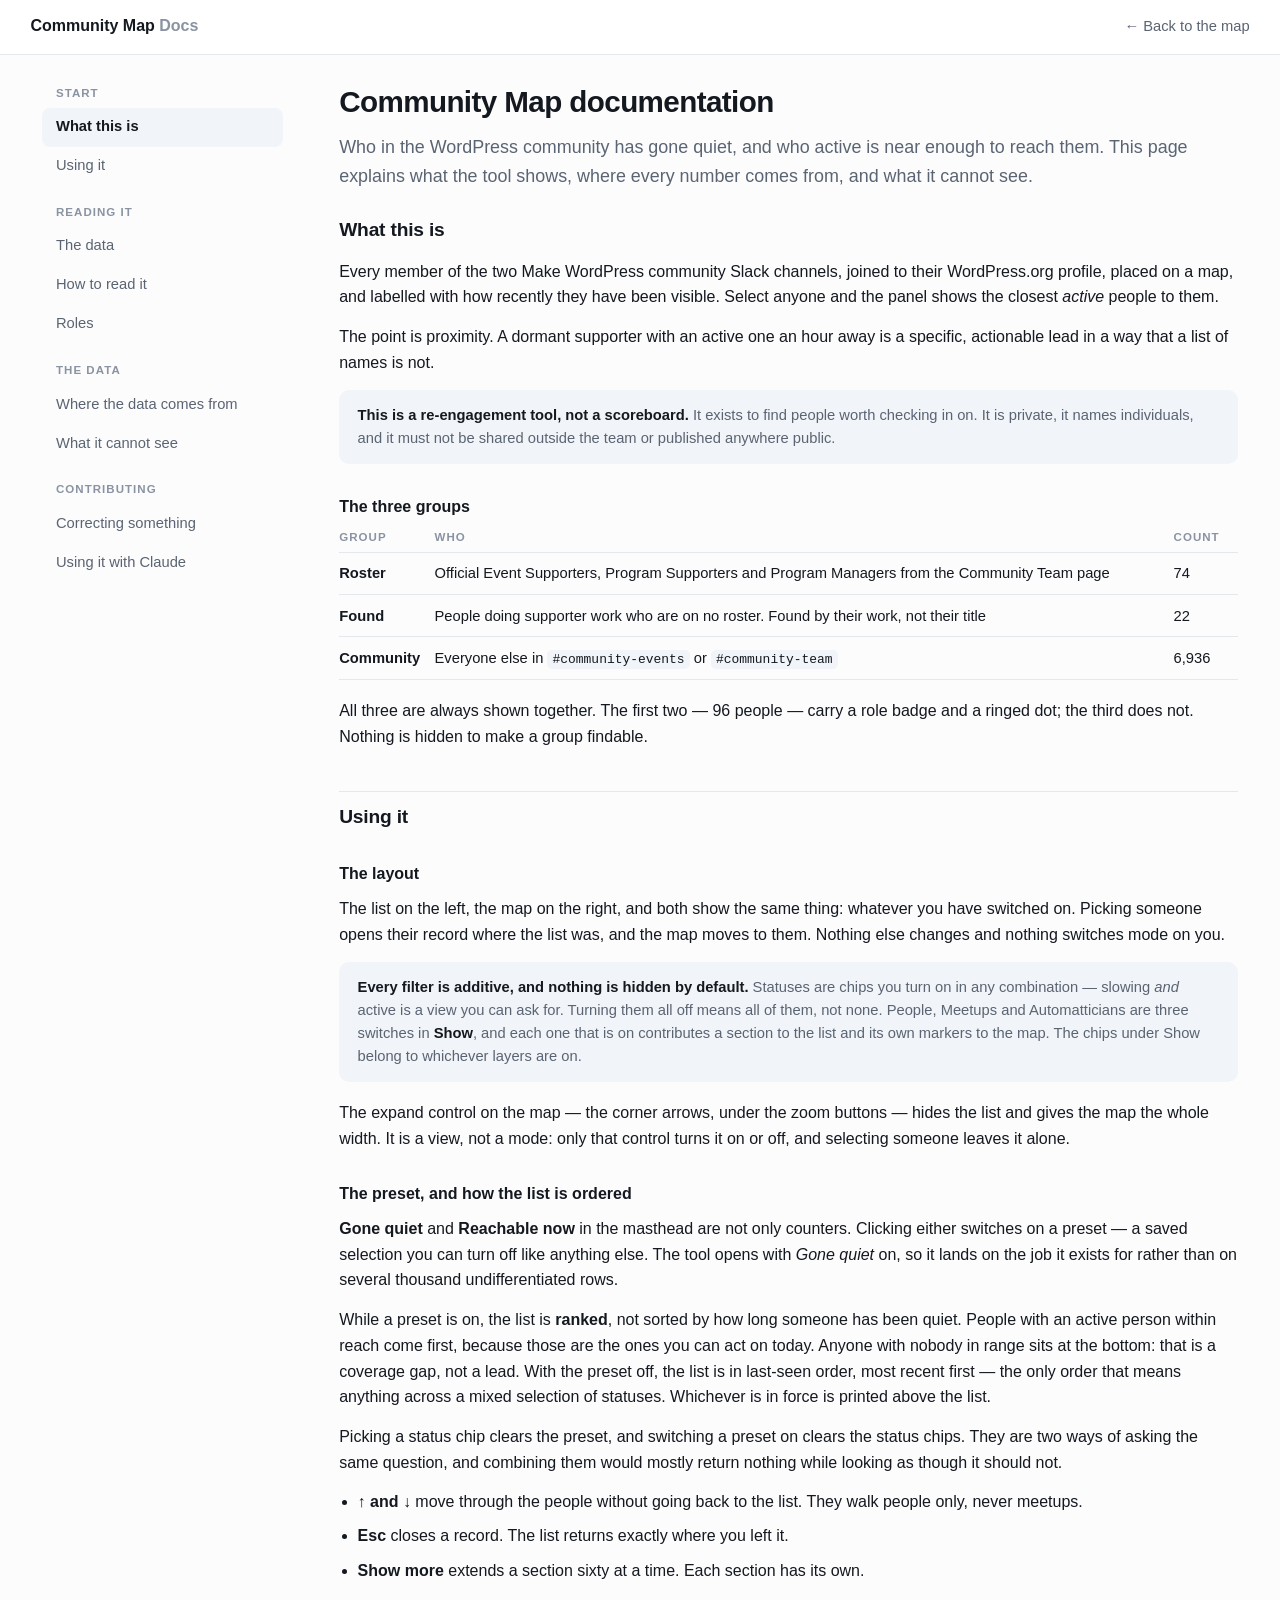
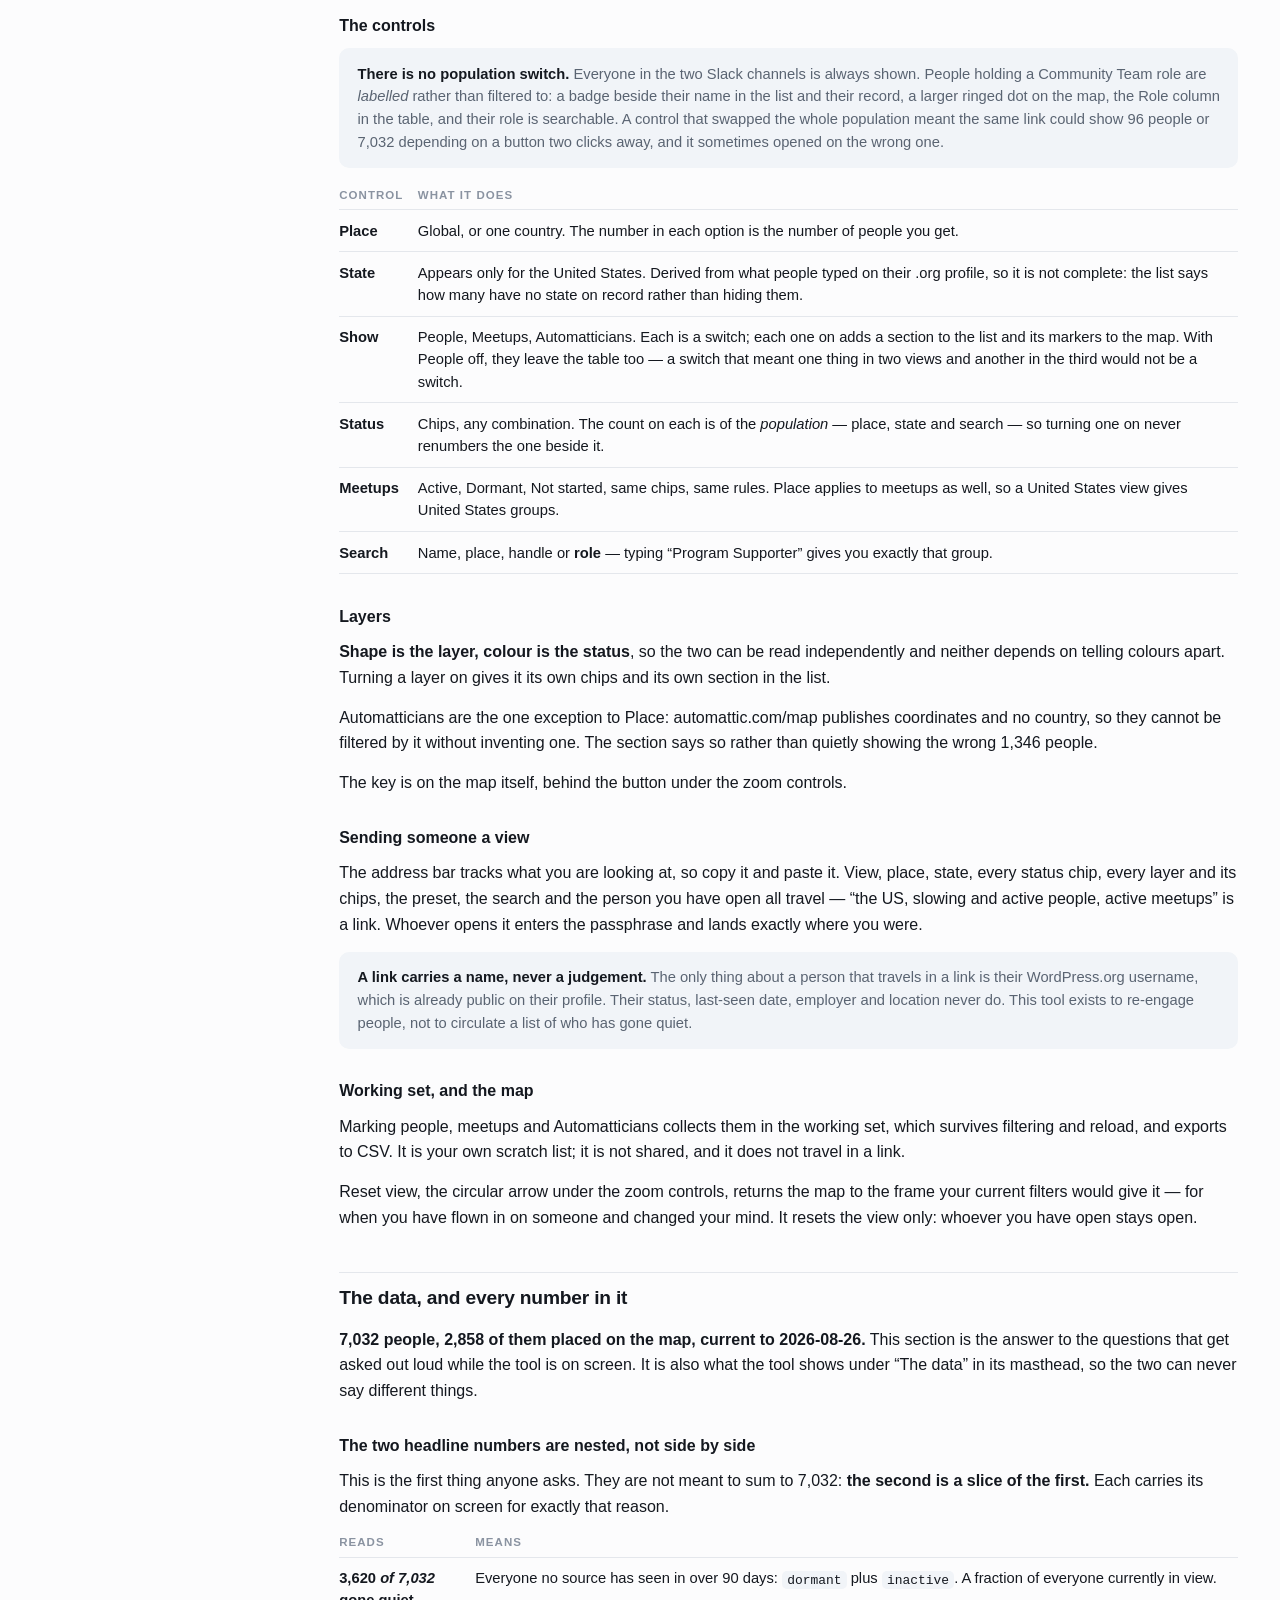
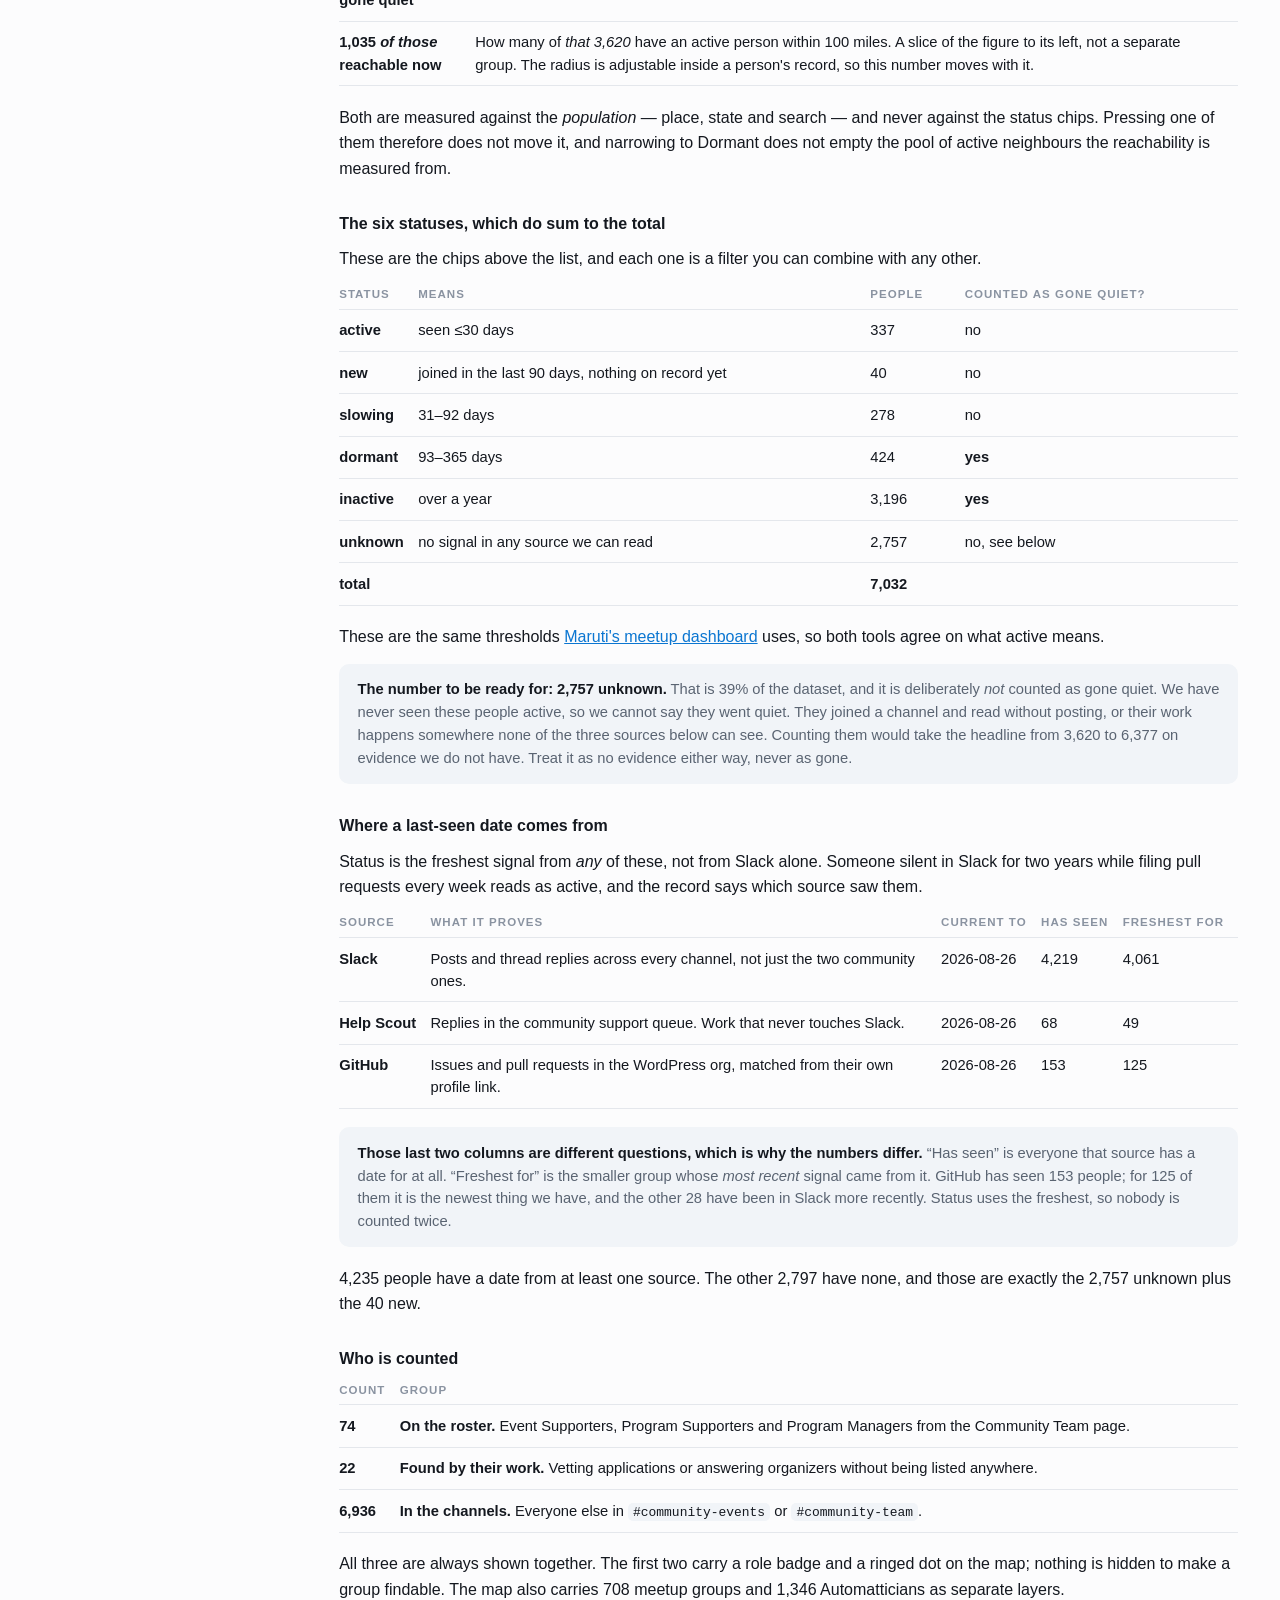
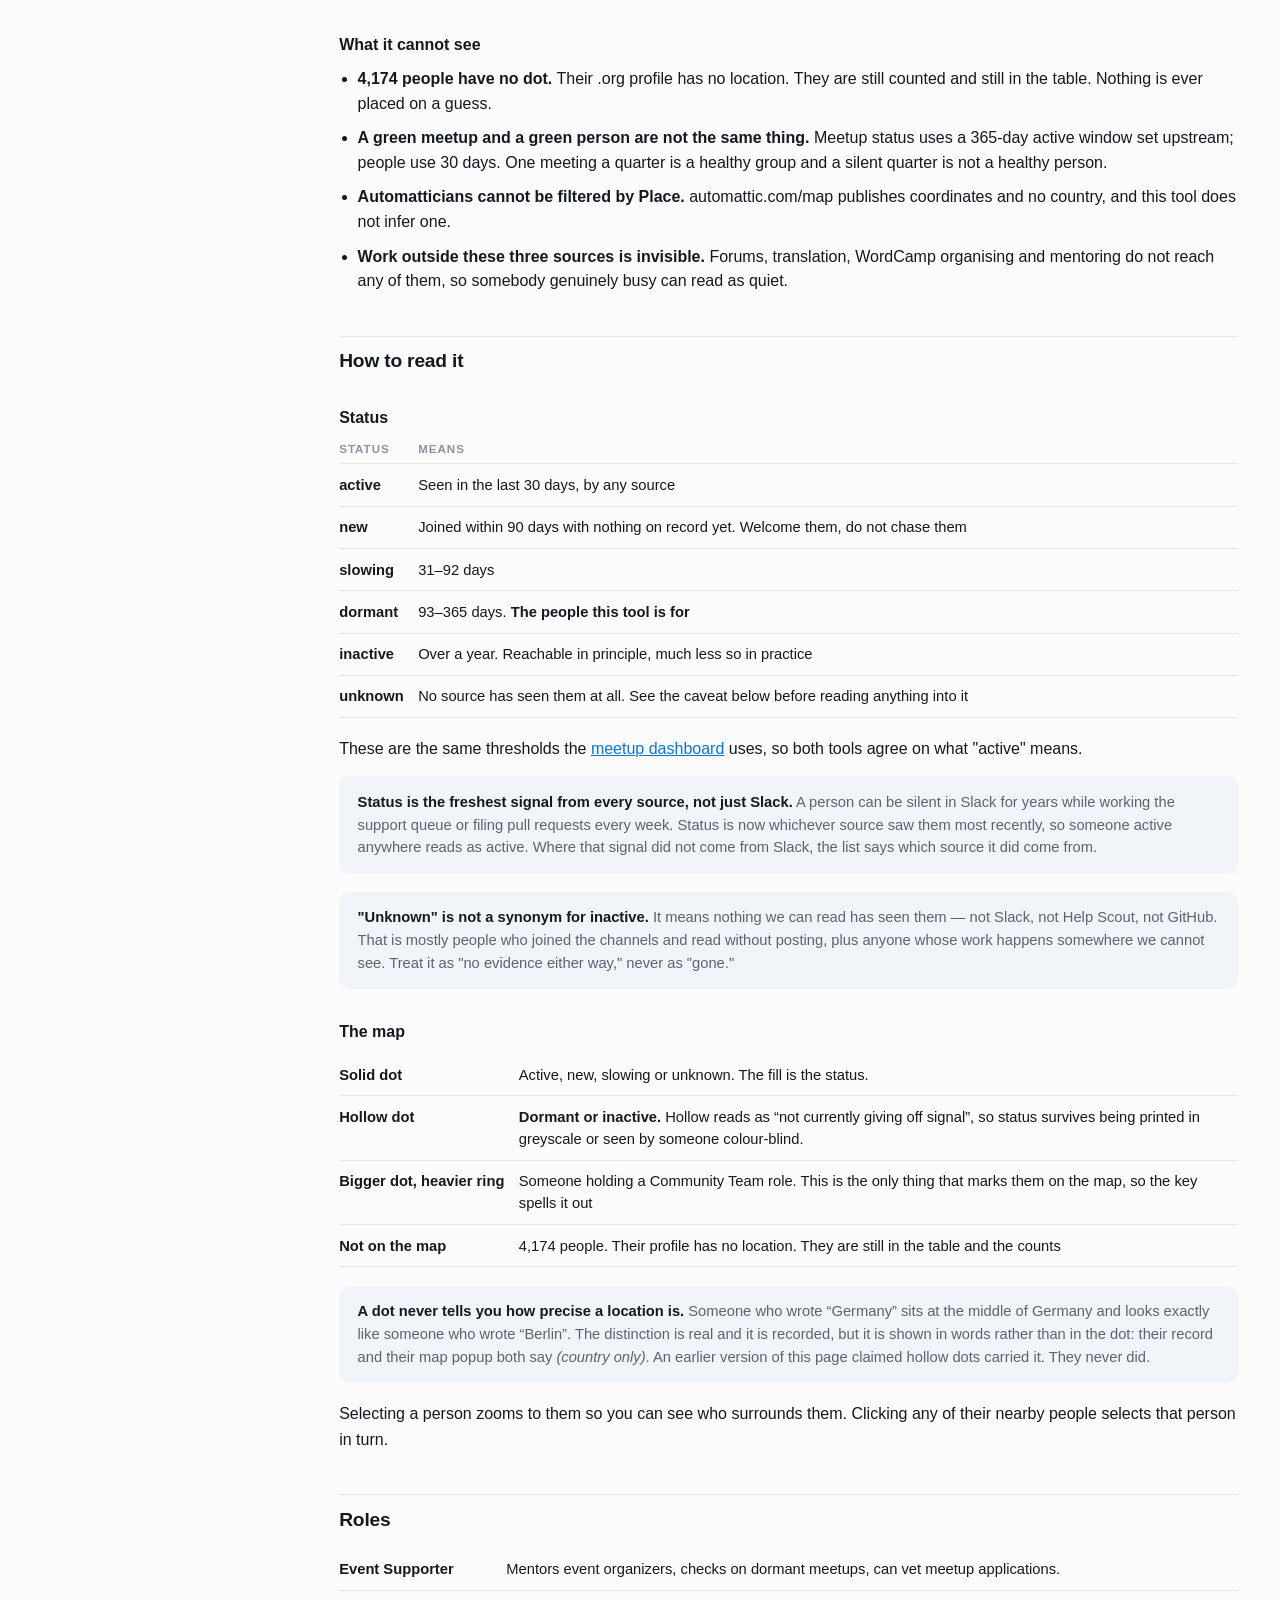
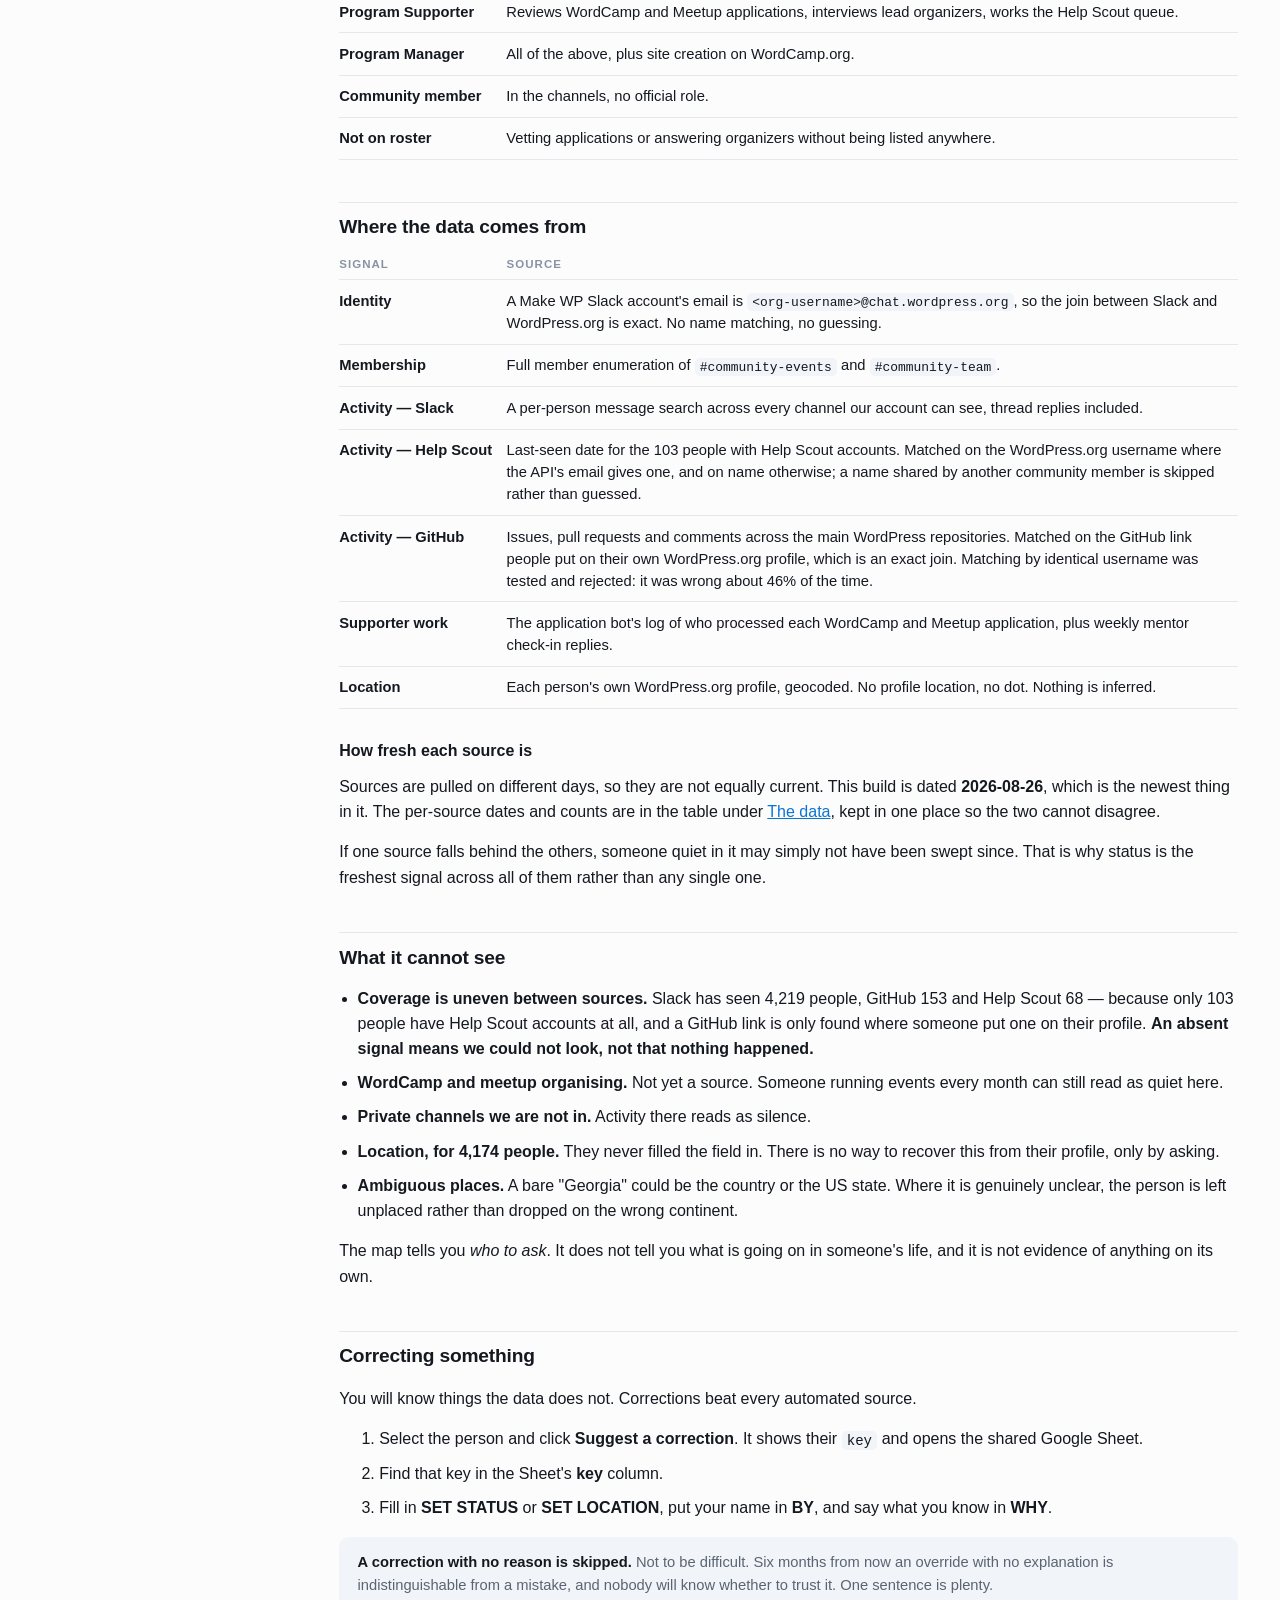
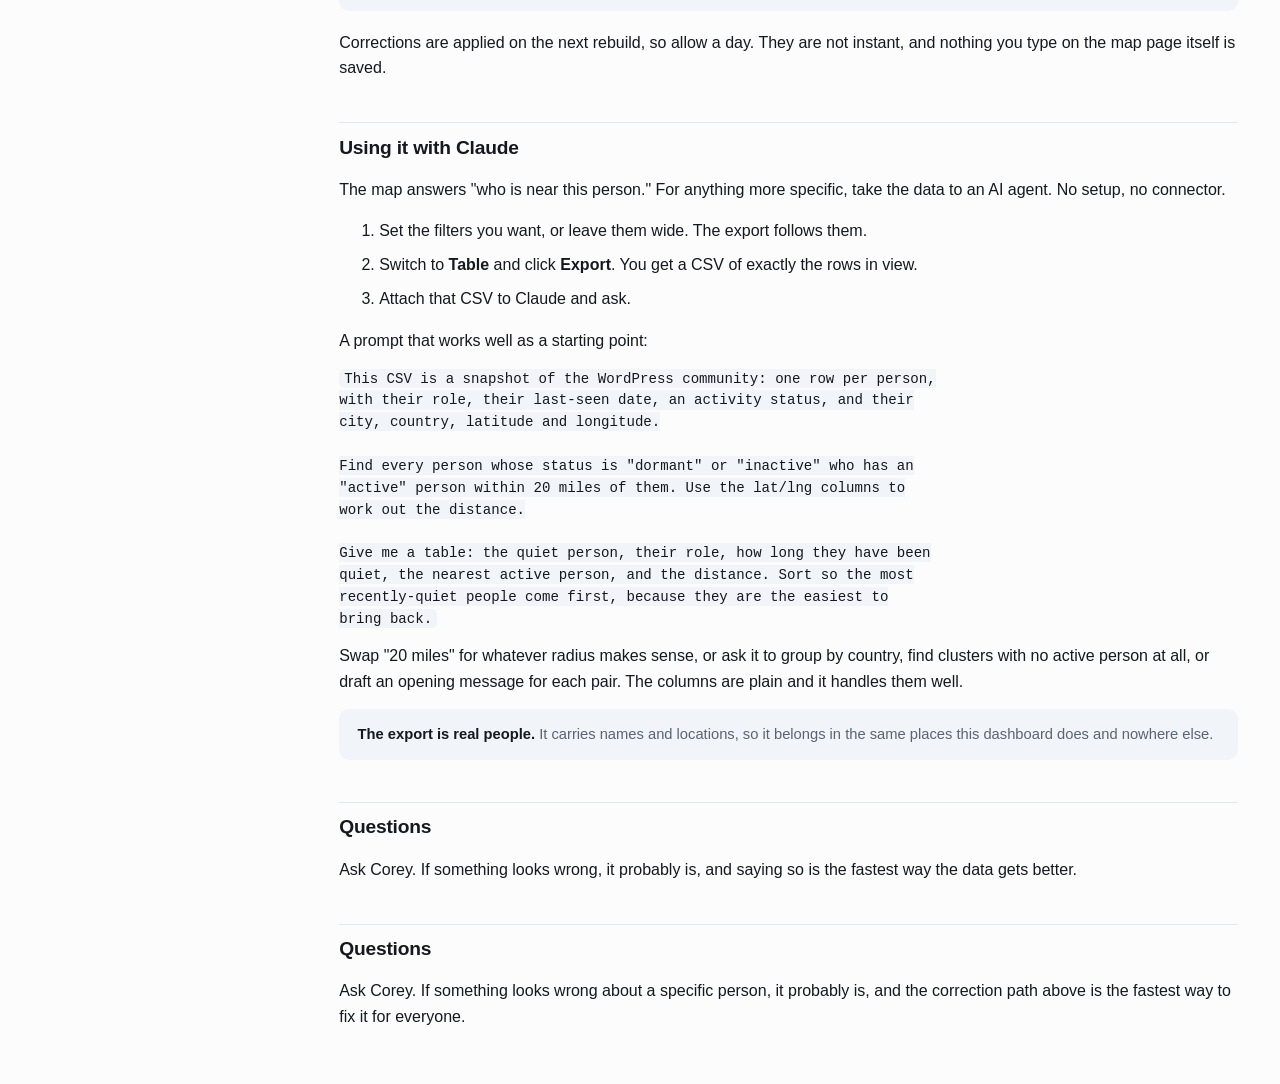
==== about.html @ 125ee04d "Dots keep their status colour in every state; data note lives in Docs The hollow ring for dormant an" ====
<!doctype html>
<html lang="en">
<head>
<meta charset="utf-8">
<meta name="viewport" content="width=device-width, initial-scale=1">
<meta name="robots" content="noindex, nofollow">
<title>Docs — Community Map</title>
<link rel="stylesheet" href="assets/css/app.css">
<style>
  /* ============================================================
     Docs shell: a persistent section list on the left, the content in the
     middle, and what-is-on-this-page on the right. The single scrolling column
     it replaced made a 12,000-character page feel like a wall, and gave no
     answer to "what else is in here".
     ============================================================ */
  body { background: var(--ground); margin: 0; }

  .docbar {
    position: sticky; top: 0; z-index: 20;
    display: flex; align-items: center; gap: var(--s-4);
    padding: var(--s-3) var(--s-5);
    background: var(--panel); border-bottom: 1px solid var(--hair);
  }
  .docbar .spacer { flex: 1 1 auto; }
  .wordmark { font-weight: 650; color: var(--ink); text-decoration: none; font-size: var(--t-h3); }
  .wordmark span { color: var(--faint); font-weight: 550; }
  .docbar-link { font-size: var(--t-small); color: var(--slate); text-decoration: none; }
  .docbar-link:hover { color: var(--ink); }

  /* Two columns, full width. A centred 84rem column left most of a wide screen
     empty while the text sat in a narrow channel; this is a reference you scan,
     not an essay. The padding is the breathing room, not a max-width. */
  .doclayout {
    display: grid;
    grid-template-columns: 16rem minmax(0, 1fr);
    gap: var(--s-6);
    padding: var(--s-5) var(--s-6) var(--s-6);
    align-items: start;
  }

  /* Both rails stick; only the middle scrolls, which is the whole point. */
  .docnav {
    position: sticky; top: 4.5rem;
    max-height: calc(100vh - 6rem); overflow-y: auto;
    padding-right: var(--s-3);
  }
  /* Real padding, so the hover and current states are a comfortable target
     rather than a tight band pinched around the text. */
  .docnav a {
    display: block; padding: var(--s-2) var(--s-3);
    border-radius: 8px;
    font-size: var(--t-small); color: var(--slate); text-decoration: none;
    line-height: 1.35;
  }
  .docnav a:hover { color: var(--ink); background: var(--tint); }
  /* Current section: a tint and a heavier weight, never a coloured edge. */
  .docnav a.on { background: var(--tint); color: var(--ink); font-weight: 600; }
  .nav-group {
    padding: 0 var(--s-3);
    font-size: var(--t-label); letter-spacing: 0.09em; text-transform: uppercase;
    color: var(--faint); font-weight: 700;
    margin: var(--s-4) 0 var(--s-1);
  }
  .nav-group:first-child { margin-top: 0; }

  .doccontent { min-width: 0; max-width: 62rem; }
  .doccontent h1 {
    font-size: var(--t-display); line-height: 1.15; letter-spacing: -0.02em;
    margin: 0 0 var(--s-3); font-weight: 650;
  }
  .lead { font-size: 1.12rem; line-height: 1.55; color: var(--slate); margin: 0 0 var(--s-6); }
  .doccontent h2 {
    font-size: var(--t-h2); font-weight: 650; letter-spacing: -0.01em;
    margin: var(--s-6) 0 var(--s-3); padding-top: var(--s-2);
    border-top: 1px solid var(--hair);
  }
  .doccontent h2:first-of-type { border-top: 0; margin-top: 0; }
  .doccontent h3 { font-size: var(--t-h3); font-weight: 600; margin: var(--s-5) 0 var(--s-2); }
  .doccontent p { margin: 0 0 var(--s-3); line-height: 1.6; }
  .doccontent ul { margin: 0 0 var(--s-3); padding-left: 1.15rem; }
  .doccontent li { margin-bottom: var(--s-2); line-height: 1.55; }
  .doccontent a { color: var(--accent); }
  .doccontent a:hover { color: var(--ink); }
  code {
    font-family: var(--mono); font-size: 0.88em;
    background: var(--tint); padding: 0.1rem 0.32rem; border-radius: 5px;
  }

  table { border-collapse: collapse; width: 100%; margin: 0 0 var(--s-4); }
  th {
    text-align: left; font-size: var(--t-label); letter-spacing: 0.09em;
    text-transform: uppercase; color: var(--faint); font-weight: 700;
    padding: 0 var(--s-3) var(--s-1) 0; border-bottom: 1px solid var(--hair);
  }
  td {
    padding: var(--s-2) var(--s-3) var(--s-2) 0; border-bottom: 1px solid var(--hair);
    vertical-align: top; font-size: var(--t-small); line-height: 1.5;
  }
  td:first-child { white-space: nowrap; font-weight: 550; color: var(--ink); }
  td.wrap-first:first-child { white-space: normal; }

  .note {
    background: var(--tint); border-radius: var(--radius);
    padding: var(--s-3) var(--s-4); margin: 0 0 var(--s-4);
    font-size: var(--t-small); line-height: 1.55; color: var(--slate);
  }
  .note strong { color: var(--ink); }


  /* The nav stops being a column and becomes a block above the content, rather
     than squeezing the text into a channel. */
  @media (max-width: 780px) {
    .doclayout { grid-template-columns: minmax(0, 1fr); gap: var(--s-4); }
    .docnav {
      position: static; max-height: none;
      padding-bottom: var(--s-3); border-bottom: 1px solid var(--hair);
    }
    .doccontent h1 { font-size: 1.5rem; }
  }
  </style>
</head>
<body>
<header class="docbar">
  <a class="wordmark" href="index.html">Community Map <span>Docs</span></a>
  <div class="spacer"></div>
  <a class="docbar-link" href="index.html">&larr; Back to the map</a>
</header>

<div class="doclayout">
  <!-- Left: the sections, grouped. Persistent, so you always know where you are
       and what else there is. -->
  <nav class="docnav" aria-label="Sections">
      <p class="nav-group">Start</p>
      <a href="#what" data-sec="what">What this is</a>
      <a href="#using" data-sec="using">Using it</a>
      <p class="nav-group">Reading it</p>
      <a href="#numbers" data-sec="numbers">The data</a>
      <a href="#read" data-sec="read">How to read it</a>
      <a href="#roles" data-sec="roles">Roles</a>
      <p class="nav-group">The data</p>
      <a href="#data" data-sec="data">Where the data comes from</a>
      <a href="#limits" data-sec="limits">What it cannot see</a>
      <p class="nav-group">Contributing</p>
      <a href="#fix" data-sec="fix">Correcting something</a>
      <a href="#claude" data-sec="claude">Using it with Claude</a>
  </nav>

  <main class="doccontent">
    <h1>Community Map documentation</h1>
    <p class="lead">Who in the WordPress community has gone quiet, and who active is
    near enough to reach them. This page explains what the tool shows, where every
    number comes from, and what it cannot see.</p>

<h2 id="what">What this is</h2>
  <p>Every member of the two Make WordPress community Slack channels, joined to their
  WordPress.org profile, placed on a map, and labelled with how recently they have been
  visible. Select anyone and the panel shows the closest <em>active</em> people to them.</p>
  <p>The point is proximity. A dormant supporter with an active one an hour away is a
  specific, actionable lead in a way that a list of names is not.</p>
  <div class="note">
    <strong>This is a re-engagement tool, not a scoreboard.</strong> It exists to find people
    worth checking in on. It is private, it names individuals, and it must not be shared
    outside the team or published anywhere public.
  </div>

  <h3>The three groups</h3>
  <table>
    <tr><th>Group</th><th>Who</th><th>Count</th></tr>
    <tr><td>Roster</td><td>Official Event Supporters, Program Supporters and Program
      Managers from the Community Team page</td><td>74</td></tr>
    <tr><td>Found</td><td>People doing supporter work who are on no roster. Found by their
      work, not their title</td><td>22</td></tr>
    <tr><td>Community</td><td>Everyone else in <code>#community-events</code> or
      <code>#community-team</code></td><td>6,936</td></tr>
  </table>
  <p>All three are always shown together. The first two — 96 people — carry a role
  badge and a ringed dot; the third does not. Nothing is hidden to make a group findable.</p>
<h2 id="using">Using it</h2>

  <h3>The layout</h3>
  <p>The list on the left, the map on the right, and both show the same thing: whatever
  you have switched on. Picking someone opens their record where the list was, and the map
  moves to them. Nothing else changes and nothing switches mode on you.</p>
  <div class="note">
    <strong>Every filter is additive, and nothing is hidden by default.</strong> Statuses
    are chips you turn on in any combination — slowing <em>and</em> active is a view you
    can ask for. Turning them all off means all of them, not none. People, Meetups and
    Automatticians are three switches in <strong>Show</strong>, and each one that is on
    contributes a section to the list and its own markers to the map. The chips under
    Show belong to whichever layers are on.
  </div>
  <p>The expand control on the map — the corner arrows, under the zoom buttons —
  hides the list and gives the map the whole width. It is a view, not a mode:
  only that control turns it on or off, and selecting someone leaves it alone.</p>

  <h3>The preset, and how the list is ordered</h3>
  <p><strong>Gone quiet</strong> and <strong>Reachable now</strong> in the masthead are not
  only counters. Clicking either switches on a preset — a saved selection you can turn off
  like anything else. The tool opens with <em>Gone quiet</em> on, so it lands on the job it
  exists for rather than on several thousand undifferentiated rows.</p>
  <p>While a preset is on, the list is <strong>ranked</strong>, not sorted by how long
  someone has been quiet. People with an active person within reach come first, because
  those are the ones you can act on today. Anyone with nobody in range sits at the bottom:
  that is a coverage gap, not a lead. With the preset off, the list is in last-seen order,
  most recent first — the only order that means anything across a mixed selection of
  statuses. Whichever is in force is printed above the list.</p>
  <p>Picking a status chip clears the preset, and switching a preset on clears the status
  chips. They are two ways of asking the same question, and combining them would mostly
  return nothing while looking as though it should not.</p>
  <ul>
    <li><strong>&uarr; and &darr;</strong> move through the people without going back to
      the list. They walk people only, never meetups.</li>
    <li><strong>Esc</strong> closes a record. The list returns exactly where you left it.</li>
    <li><strong>Show more</strong> extends a section sixty at a time. Each section has
      its own.</li>
  </ul>

  <h3>The controls</h3>
  <div class="note">
    <strong>There is no population switch.</strong> Everyone in the two Slack channels is
    always shown. People holding a Community Team role are <em>labelled</em> rather than
    filtered to: a badge beside their name in the list and their record, a larger ringed
    dot on the map, the Role column in the table, and their role is searchable. A control
    that swapped the whole population meant the same link could show 96 people or 7,032
    depending on a button two clicks away, and it sometimes opened on the wrong one.
  </div>
  <table>
    <tr><th>Control</th><th>What it does</th></tr>
    <tr><td>Place</td><td>Global, or one country. The number in each option is the number of
      people you get.</td></tr>
    <tr><td>State</td><td>Appears only for the United States. Derived from what people typed
      on their .org profile, so it is not complete: the list says how many have no state on
      record rather than hiding them.</td></tr>
    <tr><td>Show</td><td>People, Meetups, Automatticians. Each is a switch; each one on
      adds a section to the list and its markers to the map. With People off, they leave
      the table too — a switch that meant one thing in two views and another in the
      third would not be a switch.</td></tr>
    <tr><td>Status</td><td>Chips, any combination. The count on each is of the
      <em>population</em> — place, state and search — so turning one on never
      renumbers the one beside it.</td></tr>
    <tr><td>Meetups</td><td>Active, Dormant, Not started, same chips, same rules. Place
      applies to meetups as well, so a United States view gives United States groups.</td></tr>
    <tr><td>Search</td><td>Name, place, handle or <strong>role</strong> — typing
      “Program Supporter” gives you exactly that group.</td></tr>
  </table>

  <h3>Layers</h3>
  <p><strong>Shape is the layer, colour is the status</strong>, so the two can be read
  independently and neither depends on telling colours apart. Turning a layer on gives it
  its own chips and its own section in the list.</p>
  <p>Automatticians are the one exception to Place: automattic.com/map publishes
  coordinates and no country, so they cannot be filtered by it without inventing one. The
  section says so rather than quietly showing the wrong 1,346 people.</p>
  <p>The key is on the map itself, behind the button under the zoom controls.</p>

  <h3>Sending someone a view</h3>
  <p>The address bar tracks what you are looking at, so copy it and paste it. View, place,
  state, every status chip, every layer and its chips, the preset, the search and the person
  you have open all travel — “the US, slowing and active people, active meetups”
  is a link. Whoever opens it enters
  the passphrase and lands exactly where you were.</p>
  <div class="note">
    <strong>A link carries a name, never a judgement.</strong> The only thing about a person
    that travels in a link is their WordPress.org username, which is already public on their
    profile. Their status, last-seen date, employer and location never do. This tool exists to
    re-engage people, not to circulate a list of who has gone quiet.
  </div>

  <h3>Working set, and the map</h3>
  <p>Marking people, meetups and Automatticians collects them in the working set, which
  survives filtering and reload, and exports to CSV. It is your own scratch list; it is not
  shared, and it does not travel in a link.</p>
  <p>Reset view, the circular arrow under the zoom controls, returns the map to the frame
  your current filters would give it — for when you have flown in on someone and changed
  your mind. It resets the view only: whoever you have open stays open.</p>
<h2 id="numbers">The data, and every number in it</h2>
  <!-- SINGLE SOURCE OF TRUTH. "The data" in the tool's masthead fetches this page
       and shows the section below in a sheet, so the words exist once and cannot
       drift between the two surfaces. Every figure in here is checked against
       data/people.json on each build; build_data.py prints which one has gone
       stale rather than silently letting it rot. -->
  <section id="data-note">
  <p class="lead-sm"><strong>7,032 people, 2,858 of them placed on the map, current to
  2026-08-26.</strong> This section is the answer to the questions that get asked out loud
  while the tool is on screen. It is also what the tool shows under “The data” in
  its masthead, so the two can never say different things.</p>

  <h3>The two headline numbers are nested, not side by side</h3>
  <p>This is the first thing anyone asks. They are not meant to sum to 7,032:
  <strong>the second is a slice of the first.</strong> Each carries its denominator on
  screen for exactly that reason.</p>
  <table>
    <tr><th>Reads</th><th>Means</th></tr>
    <tr><td class="wrap-first">3,620 <em>of 7,032</em><br>gone quiet</td>
      <td>Everyone no source has seen in over 90 days: <code>dormant</code> plus
      <code>inactive</code>. A fraction of everyone currently in view.</td></tr>
    <tr><td class="wrap-first">1,035 <em>of those</em><br>reachable now</td>
      <td>How many of <em>that 3,620</em> have an active person within 100 miles. A slice
      of the figure to its left, not a separate group. The radius is adjustable inside a
      person's record, so this number moves with it.</td></tr>
  </table>
  <p>Both are measured against the <em>population</em> — place, state and search —
  and never against the status chips. Pressing one of them therefore does not move it, and
  narrowing to Dormant does not empty the pool of active neighbours the reachability is
  measured from.</p>

  <h3>The six statuses, which do sum to the total</h3>
  <p>These are the chips above the list, and each one is a filter you can combine with any
  other.</p>
  <table>
    <tr><th>Status</th><th>Means</th><th>People</th><th>Counted as gone quiet?</th></tr>
    <tr><td>active</td><td>seen ≤30 days</td><td class="tabular">337</td><td>no</td></tr>
    <tr><td>new</td><td>joined in the last 90 days, nothing on record yet</td>
      <td class="tabular">40</td><td>no</td></tr>
    <tr><td>slowing</td><td>31–92 days</td><td class="tabular">278</td><td>no</td></tr>
    <tr><td>dormant</td><td>93–365 days</td><td class="tabular">424</td>
      <td><strong>yes</strong></td></tr>
    <tr><td>inactive</td><td>over a year</td><td class="tabular">3,196</td>
      <td><strong>yes</strong></td></tr>
    <tr><td>unknown</td><td>no signal in any source we can read</td>
      <td class="tabular">2,757</td><td>no, see below</td></tr>
    <tr><td><strong>total</strong></td><td></td>
      <td class="tabular"><strong>7,032</strong></td><td></td></tr>
  </table>
  <p>These are the same thresholds
  <a href="https://marutim.github.io/wp-events-dashboard/" target="_blank" rel="noreferrer noopener">Maruti's
  meetup dashboard</a> uses, so both tools agree on what active means.</p>

  <div class="note">
    <strong>The number to be ready for: 2,757 unknown.</strong> That is 39% of the dataset,
    and it is deliberately <em>not</em> counted as gone quiet. We have never seen these
    people active, so we cannot say they went quiet. They joined a channel and read without
    posting, or their work happens somewhere none of the three sources below can see.
    Counting them would take the headline from 3,620 to 6,377 on evidence we do not have.
    Treat it as no evidence either way, never as gone.
  </div>

  <h3>Where a last-seen date comes from</h3>
  <p>Status is the freshest signal from <em>any</em> of these, not from Slack alone. Someone
  silent in Slack for two years while filing pull requests every week reads as active, and
  the record says which source saw them.</p>
  <table>
    <tr><th>Source</th><th>What it proves</th><th>Current to</th><th>Has seen</th>
      <th>Freshest for</th></tr>
    <tr><td><strong>Slack</strong></td><td>Posts and thread replies across every channel,
      not just the two community ones.</td><td class="tabular">2026-08-26</td>
      <td class="tabular">4,219</td><td class="tabular">4,061</td></tr>
    <tr><td><strong>Help Scout</strong></td><td>Replies in the community support queue.
      Work that never touches Slack.</td><td class="tabular">2026-08-26</td>
      <td class="tabular">68</td><td class="tabular">49</td></tr>
    <tr><td><strong>GitHub</strong></td><td>Issues and pull requests in the WordPress org,
      matched from their own profile link.</td><td class="tabular">2026-08-26</td>
      <td class="tabular">153</td><td class="tabular">125</td></tr>
  </table>
  <div class="note">
    <strong>Those last two columns are different questions, which is why the numbers
    differ.</strong> “Has seen” is everyone that source has a date for at all.
    “Freshest for” is the smaller group whose <em>most recent</em> signal came from
    it. GitHub has seen 153 people; for 125 of them it is the newest thing we have, and the
    other 28 have been in Slack more recently. Status uses the freshest, so nobody is
    counted twice.
  </div>
  <p>4,235 people have a date from at least one source. The other 2,797 have none, and those
  are exactly the 2,757 unknown plus the 40 new.</p>

  <h3>Who is counted</h3>
  <table>
    <tr><th>Count</th><th>Group</th></tr>
    <tr><td class="tabular">74</td><td><strong>On the roster.</strong> Event Supporters,
      Program Supporters and Program Managers from the Community Team page.</td></tr>
    <tr><td class="tabular">22</td><td><strong>Found by their work.</strong> Vetting
      applications or answering organizers without being listed anywhere.</td></tr>
    <tr><td class="tabular">6,936</td><td><strong>In the channels.</strong> Everyone else in
      <code>#community-events</code> or <code>#community-team</code>.</td></tr>
  </table>
  <p>All three are always shown together. The first two carry a role badge and a ringed dot
  on the map; nothing is hidden to make a group findable. The map also carries 708 meetup
  groups and 1,346 Automatticians as separate layers.</p>

  <h3>What it cannot see</h3>
  <ul>
    <li><strong>4,174 people have no dot.</strong> Their .org profile has no location. They
      are still counted and still in the table. Nothing is ever placed on a guess.</li>
    <li><strong>A green meetup and a green person are not the same thing.</strong> Meetup
      status uses a 365-day active window set upstream; people use 30 days. One meeting a
      quarter is a healthy group and a silent quarter is not a healthy person.</li>
    <li><strong>Automatticians cannot be filtered by Place.</strong> automattic.com/map
      publishes coordinates and no country, and this tool does not infer one.</li>
    <li><strong>Work outside these three sources is invisible.</strong> Forums, translation,
      WordCamp organising and mentoring do not reach any of them, so somebody genuinely busy
      can read as quiet.</li>
  </ul>
  </section>

<h2 id="read">How to read it</h2>
  <h3>Status</h3>
  <table>
    <tr><th>Status</th><th>Means</th></tr>
    <tr><td>active</td><td>Seen in the last 30 days, by any source</td></tr>
    <tr><td>new</td><td>Joined within 90 days with nothing on record yet. Welcome them,
      do not chase them</td></tr>
    <tr><td>slowing</td><td>31–92 days</td></tr>
    <tr><td>dormant</td><td>93–365 days. <strong>The people this tool is for</strong></td></tr>
    <tr><td>inactive</td><td>Over a year. Reachable in principle, much less so in practice</td></tr>
    <tr><td>unknown</td><td>No source has seen them at all. See the caveat below
      before reading anything into it</td></tr>
  </table>
  <p>These are the same thresholds the
  <a href="https://marutim.github.io/wp-events-dashboard/" target="_blank" rel="noreferrer noopener">meetup
  dashboard</a> uses, so both tools agree on what "active" means.</p>

  <div class="note">
    <strong>Status is the freshest signal from every source, not just Slack.</strong>
    A person can be silent in Slack for years while working the support queue or filing
    pull requests every week. Status is now whichever source saw them most recently, so
    someone active anywhere reads as active. Where that signal did not come from Slack,
    the list says which source it did come from.
  </div>

  <div class="note">
    <strong>"Unknown" is not a synonym for inactive.</strong> It means nothing we can
    read has seen them — not Slack, not Help Scout, not GitHub. That is mostly people who
    joined the channels and read without posting, plus anyone whose work happens somewhere
    we cannot see. Treat it as "no evidence either way," never as "gone."
  </div>

  <h3>The map</h3>
  <table>
    <tr><td>Solid dot</td><td>Active, new, slowing or unknown. The fill is the status.</td></tr>
    <tr><td>Hollow dot</td><td><strong>Dormant or inactive.</strong> Hollow reads as
      “not currently giving off signal”, so status survives being printed in
      greyscale or seen by someone colour-blind.</td></tr>
    <tr><td>Bigger dot, heavier ring</td><td>Someone holding a Community Team role. This
      is the only thing that marks them on the map, so the key spells it out</td></tr>
    <tr><td>Not on the map</td><td>4,174 people. Their profile has no location. They are
      still in the table and the counts</td></tr>
  </table>
  <div class="note">
    <strong>A dot never tells you how precise a location is.</strong> Someone who wrote
    “Germany” sits at the middle of Germany and looks exactly like someone who
    wrote “Berlin”. The distinction is real and it is recorded, but it is shown in
    words rather than in the dot: their record and their map popup both say
    <em>(country only)</em>. An earlier version of this page claimed hollow dots carried
    it. They never did.
  </div>
  <p>Selecting a person zooms to them so you can see who surrounds them. Clicking any of
  their nearby people selects that person in turn.</p>
<h2 id="roles">Roles</h2>
  <table>
    <tr><td class="wrap-first">Event Supporter</td><td>Mentors event organizers, checks on
      dormant meetups, can vet meetup applications.</td></tr>
    <tr><td class="wrap-first">Program Supporter</td><td>Reviews WordCamp and Meetup
      applications, interviews lead organizers, works the Help Scout queue.</td></tr>
    <tr><td class="wrap-first">Program Manager</td><td>All of the above, plus site creation
      on WordCamp.org.</td></tr>
    <tr><td class="wrap-first">Community member</td><td>In the channels, no official role.</td></tr>
    <tr><td class="wrap-first">Not on roster</td><td>Vetting applications or answering
      organizers without being listed anywhere.</td></tr>
  </table>
<h2 id="data">Where the data comes from</h2>
  <table>
    <tr><th>Signal</th><th>Source</th></tr>
    <tr><td>Identity</td><td>A Make WP Slack account's email is
      <code>&lt;org-username&gt;@chat.wordpress.org</code>, so the join between Slack and
      WordPress.org is exact. No name matching, no guessing.</td></tr>
    <tr><td>Membership</td><td>Full member enumeration of
      <code>#community-events</code> and <code>#community-team</code>.</td></tr>
    <tr><td>Activity — Slack</td><td>A per-person message search across every channel our
      account can see, thread replies included.</td></tr>
    <tr><td>Activity — Help Scout</td><td>Last-seen date for the 103 people with Help Scout
      accounts. Matched on the WordPress.org username where the API's email gives one, and on
      name otherwise; a name shared by another community member is skipped rather than
      guessed.</td></tr>
    <tr><td>Activity — GitHub</td><td>Issues, pull requests and comments across the main
      WordPress repositories. Matched on the GitHub link people put on their own
      WordPress.org profile, which is an exact join. Matching by identical username was
      tested and rejected: it was wrong about 46% of the time.</td></tr>
    <tr><td>Supporter work</td><td>The application bot's log of who processed each WordCamp
      and Meetup application, plus weekly mentor check-in replies.</td></tr>
    <tr><td>Location</td><td>Each person's own WordPress.org profile, geocoded. No profile
      location, no dot. Nothing is inferred.</td></tr>
  </table>

  <h3>How fresh each source is</h3>
  <p>Sources are pulled on different days, so they are not equally current. This build is
  dated <strong>2026-08-26</strong>, which is the newest thing in it. The per-source dates
  and counts are in the table under <a href="#numbers">The data</a>, kept in one place so
  the two cannot disagree.</p>
  <p>If one source falls behind the others, someone quiet in it may simply not have been
  swept since. That is why status is the freshest signal across all of them rather than any
  single one.</p>
<h2 id="limits">What it cannot see</h2>
  <ul>
    <li><strong>Coverage is uneven between sources.</strong> Slack has seen 4,219 people,
      GitHub 153 and Help Scout 68 — because only 103 people have Help Scout accounts
      at all, and a GitHub link is only found where someone put one on their profile.
      <strong>An absent signal means we could not look, not that nothing happened.</strong></li>
    <li><strong>WordCamp and meetup organising.</strong> Not yet a source. Someone running
      events every month can still read as quiet here.</li>
    <li><strong>Private channels we are not in.</strong> Activity there reads as silence.</li>
    <li><strong>Location, for 4,174 people.</strong> They never filled the field in. There is
      no way to recover this from their profile, only by asking.</li>
    <li><strong>Ambiguous places.</strong> A bare "Georgia" could be the country or the US
      state. Where it is genuinely unclear, the person is left unplaced rather than dropped
      on the wrong continent.</li>
  </ul>
  <p>The map tells you <em>who to ask</em>. It does not tell you what is going on in
  someone's life, and it is not evidence of anything on its own.</p>
<h2 id="fix">Correcting something</h2>
  <p>You will know things the data does not. Corrections beat every automated source.</p>
  <ol>
    <li>Select the person and click <strong>Suggest a correction</strong>. It shows their
      <code>key</code> and opens the shared Google Sheet.</li>
    <li>Find that key in the Sheet's <strong>key</strong> column.</li>
    <li>Fill in <strong>SET STATUS</strong> or <strong>SET LOCATION</strong>, put your name
      in <strong>BY</strong>, and say what you know in <strong>WHY</strong>.</li>
  </ol>
  <div class="note">
    <strong>A correction with no reason is skipped.</strong> Not to be difficult. Six months
    from now an override with no explanation is indistinguishable from a mistake, and nobody
    will know whether to trust it. One sentence is plenty.
  </div>
  <p>Corrections are applied on the next rebuild, so allow a day. They are not instant, and
  nothing you type on the map page itself is saved.</p>
<h2 id="claude">Using it with Claude</h2>
  <p>The map answers "who is near this person." For anything more specific, take the data to
  an AI agent. No setup, no connector.</p>
  <ol>
    <li>Set the filters you want, or leave them wide. The export follows them.</li>
    <li>Switch to <strong>Table</strong> and click <strong>Export</strong>. You get a CSV of
      exactly the rows in view.</li>
    <li>Attach that CSV to Claude and ask.</li>
  </ol>
  <p>A prompt that works well as a starting point:</p>
  <pre><code>This CSV is a snapshot of the WordPress community: one row per person,
with their role, their last-seen date, an activity status, and their
city, country, latitude and longitude.

Find every person whose status is "dormant" or "inactive" who has an
"active" person within 20 miles of them. Use the lat/lng columns to
work out the distance.

Give me a table: the quiet person, their role, how long they have been
quiet, the nearest active person, and the distance. Sort so the most
recently-quiet people come first, because they are the easiest to
bring back.</code></pre>
  <p>Swap "20 miles" for whatever radius makes sense, or ask it to group by country, find
  clusters with no active person at all, or draft an opening message for each pair. The
  columns are plain and it handles them well.</p>
  <div class="note">
    <strong>The export is real people.</strong> It carries names and locations, so it belongs
    in the same places this dashboard does and nowhere else.
  </div>

  <h2>Questions</h2>
  <p>Ask Corey. If something looks wrong, it probably is, and saying so is the fastest way
  the data gets better.</p>

    <h2 id="questions">Questions</h2>
    <p>Ask Corey. If something looks wrong about a specific person, it probably is,
    and the correction path above is the fastest way to fix it for everyone.</p>
  </main>

</div>

<script>
(function () {
  // Highlight whichever section is being read, so the contents list says where
  // you are and not only what exists.
  var secs = [].slice.call(document.querySelectorAll("main h2[id]"));
  var links = [].slice.call(document.querySelectorAll(".docnav a"));
  if (!secs.length) return;

  function current() {
    var best = secs[0].id, bestD = Infinity;
    secs.forEach(function (sec) {
      var top = sec.getBoundingClientRect().top;
      var d = Math.abs(top - 90);
      if (top < 200 && d < bestD) { bestD = d; best = sec.id; }
    });
    return best;
  }
  var last = "";
  function tick() {
    var id = current();
    if (id === last) return;
    last = id;
    links.forEach(function (a) { a.classList.toggle("on", a.getAttribute("data-sec") === id); });
  }
  document.addEventListener("scroll", tick, { passive: true });
  window.addEventListener("resize", tick);
  tick();
})();
</script>
</body>
</html>
---- assets/css/app.css ----
/* ============================================================
   Sol design tokens — v1 · 2026-07-24
   ------------------------------------------------------------
   KEEP THE STAMP ABOVE IN EVERY COPY. Frozen copy for this app.
   ============================================================ */

:root {
  --ground: #FCFCFD;
  --panel:  #FFFFFF;
  /* The hollow centre of a quiet dot. Its own token because it is read against
     the BASEMAP rather than a panel, and it tracks the ground in each theme so
     hollow reads as a hole through to the map. It was var(--paper, #fff) with
     --paper defined nowhere, so the fallback was doing all the work in one
     theme and nothing said so. */
  --paper:  #FFFFFF;
  --tint:   #F1F4F8;

  --ink:   #14181F;
  --slate: #5A6472;
  --faint: #8A93A1;

  --hair: #E4E7EC;

  --accent:      #0B76D1;
  --accent-soft: #E8F1FB;

  --good:      #1E7F52;
  --good-soft: #E4F4EC;
  --warn:      #B5641A;
  --warn-soft: #FBEFE1;
  --crit:      #B3261E;
  --crit-soft: #FBE9E7;

  --sans:  -apple-system, BlinkMacSystemFont, "Segoe UI", Roboto, Helvetica, Arial, sans-serif;
  --serif: Georgia, "Times New Roman", serif;
  --mono:  ui-monospace, SFMono-Regular, "SF Mono", Menlo, monospace;

  --t-display: 1.85rem;
  --t-h2:      1.2rem;
  --t-h3:      1rem;
  --t-body:    1rem;
  --t-small:   0.92rem;
  --t-label:   0.72rem;

  --s-1: 0.3rem;
  --s-2: 0.6rem;
  --s-3: 0.9rem;
  --s-4: 1.15rem;
  --s-5: 1.9rem;
  --s-6: 2.6rem;

  --radius: 10px;
  --measure: 44rem;

  /* Status palette. Kept apart in hue and lightness so slowing and dormant
     never read as the same colour at 10px. Shape carries it too. */
  --st-active:   #17864F;
  --st-new:      #1668D6;
  --st-slowing:  #E8901B;
  --st-dormant:  #C4161C;
  --st-inactive: #7A1D1D;
  --st-unknown:  #6C5FA8;

  --m-fast-in:  0.08s;  --m-fast-out:  0.06s;
  --m-mod-in:   0.16s;  --m-mod-out:   0.12s;
  --m-slow-in:  0.24s;  --m-slow-out:  0.16s;
  --ease-overshoot: cubic-bezier(.34, 1.3, .64, 1);
}

@media (prefers-color-scheme: dark) {
  :root:not([data-theme="light"]) {
    --ground: #14171C; --panel: #1A1E24; --tint: #1B2027; --paper: #14171C;
    --ink: #E9ECF1; --slate: #9AA4B2; --faint: #6C7683; --hair: #262B33;
    --accent: #4FB0F5;  --accent-soft: #1D2A38;
    --good: #5FD39A;  --good-soft: #16281E;
    --warn: #E0A264;  --warn-soft: #2A2013;
    --crit: #F2857C;  --crit-soft: #2E1815;
    --st-active:#3FBF7F; --st-new:#5AA9FF; --st-slowing:#FFA83A;
    --st-dormant:#FF5A52; --st-inactive:#B8564F; --st-unknown:#9E90E0;
  }
}
:root[data-theme="light"] {
  --ground:#FCFCFD; --panel:#FFFFFF; --tint:#F1F4F8; --paper:#FFFFFF;
  --ink:#14181F; --slate:#5A6472; --faint:#8A93A1; --hair:#E4E7EC;
  --accent:#0B76D1; --accent-soft:#E8F1FB;
  --good:#1E7F52; --good-soft:#E4F4EC;
  --warn:#B5641A; --warn-soft:#FBEFE1;
  --crit:#B3261E; --crit-soft:#FBE9E7;
}
:root[data-theme="dark"] {
  --ground:#14171C; --panel:#1A1E24; --tint:#1B2027; --paper:#14171C;
  --ink:#E9ECF1; --slate:#9AA4B2; --faint:#6C7683; --hair:#262B33;
  --accent:#4FB0F5; --accent-soft:#1D2A38;
  --good:#5FD39A; --good-soft:#16281E;
  --warn:#E0A264; --warn-soft:#2A2013;
  --crit:#F2857C; --crit-soft:#2E1815;
  --st-active:#3FBF7F; --st-new:#5AA9FF; --st-slowing:#FFA83A;
  --st-dormant:#FF5A52; --st-inactive:#B8564F; --st-unknown:#9E90E0;
}

* { box-sizing: border-box; }

body {
  margin: 0;
  background: var(--ground);
  color: var(--ink);
  font-family: var(--sans);
  line-height: 1.55;
  -webkit-font-smoothing: antialiased;
}

.label {
  font-size: var(--t-label);
  letter-spacing: 0.1em;
  text-transform: uppercase;
  font-weight: 700;
  color: var(--faint);
  margin: 0 0 var(--s-1);
}
.tabular { font-variant-numeric: tabular-nums; }
.scroll  { overflow-x: auto; }

:where(a, button, [tabindex]):focus-visible {
  outline: 2px solid var(--accent);
  outline-offset: 2px;
}
@media (prefers-reduced-motion: reduce) {
  * { animation-duration: 0.01ms !important; transition-duration: 0.01ms !important; }
}

/* ============================================================
   App shell — a dashboard, so it runs full width, not a column.
   ============================================================ */

.app {
  display: grid;
  grid-template-rows: auto auto 1fr;
  height: 100vh;
  height: 100dvh;
}

.masthead {
  padding: var(--s-4) var(--s-5) var(--s-3);
  border-bottom: 1px solid var(--hair);
  display: flex;
  align-items: baseline;
  gap: var(--s-4);
  flex-wrap: wrap;
}
.masthead h1 {
  font-size: var(--t-h2);
  letter-spacing: -0.01em;
  margin: 0;
  font-weight: 650;
}
.masthead .sub {
  color: var(--slate);
  font-size: var(--t-small);
  margin: 0;
}
.masthead .spacer { flex: 1 1 auto; }

/* The headline numbers. Straight rules on top (pattern D), no boxes. */
.counters { display: flex; gap: var(--s-5); flex-wrap: wrap; }
.counter { border-top: 2px solid var(--hair); padding-top: var(--s-1); min-width: 5.5rem;
           display: block; text-align: left; background: none; border-left: 0;
           border-right: 0; border-bottom: 0; padding-left: 0; padding-right: 0;
           font: inherit; color: inherit; }
.counter.is-clickable { cursor: pointer; transition: opacity var(--m-fast-out); }
.counter.is-clickable:hover { opacity: .62; transition: opacity var(--m-fast-in); }
.counter.is-clickable .k::after { content: " ▾"; opacity: .35; }
.counter.is-on .k { color: var(--ink); }
.counter.is-on .k::after { content: " ✕"; opacity: .75; }
.counter.is-unknown { border-top-color: var(--st-unknown); }
.counter.is-muted   { border-top-color: var(--hair); }
.counter.is-muted .n { color: var(--faint); }
.counter.is-active  { border-top-color: var(--st-active); }
.counter.is-new     { border-top-color: var(--st-new); }
.counter.is-slowing { border-top-color: var(--st-slowing); }
.counter.is-dormant { border-top-color: var(--st-dormant); }
.counter .n { font-size: 1.45rem; font-weight: 650; line-height: 1.1; display: block; }
.counter .k { font-size: var(--t-label); letter-spacing: 0.1em; text-transform: uppercase;
              font-weight: 700; color: var(--faint); }

/* Controls */
.controls {
  padding: var(--s-3) var(--s-5);
  border-bottom: 1px solid var(--hair);
  display: flex;
  gap: var(--s-4);
  align-items: center;
  flex-wrap: wrap;
  background: var(--panel);
}
.group { display: flex; align-items: center; gap: var(--s-2); }
.group > .label { margin: 0; }

.seg { display: inline-flex; background: var(--tint); border-radius: 8px; padding: 2px; gap: 2px; }
.seg button {
  border: 0; background: transparent; color: var(--slate);
  font: inherit; font-size: var(--t-small); font-weight: 550;
  padding: 0.25rem 0.7rem; border-radius: 6px; cursor: pointer;
  transition: background var(--m-fast-out), color var(--m-fast-out);
}
.seg button:hover { color: var(--ink); transition: background var(--m-fast-in), color var(--m-fast-in); }
.seg button[aria-pressed="true"] { background: var(--panel); color: var(--ink); box-shadow: 0 1px 2px rgba(0,0,0,.07); }

.field {
  background: var(--tint); border: 0; border-radius: 8px;
  padding: var(--s-2) var(--s-3); color: var(--ink); font: inherit;
  font-size: var(--t-small); min-width: 12rem;
}
.field:focus-visible { outline: 2px solid var(--accent); outline-offset: 2px; }

/* Body: map + side panel */
/* Two modes, two layouts. Triage is queue | record | map; Explore is map alone.
   minmax(0,1fr) on the map track, never a bare 1fr: 1fr means minmax(auto,1fr),
   and with 920px of fixed siblings an auto minimum lets the map refuse to
   shrink and overflow the grid instead. */
.stage { display: grid; min-height: 0; }
#map { width: 100%; height: 100%; background: var(--tint); }

/* One rail, not two. The rail holds the queue until you pick someone, and then
   the record takes that same slot. Three columns spent 920px of a 1440px screen
   on text and left the map a strip; worse, it pushed the map out entirely on
   anything smaller. The queue does not lose your place when it steps aside --
   its scroll position and the arrow keys both survive the swap. */
.stage {
  grid-template-columns: minmax(340px, 420px) minmax(0, 1fr);
}
.stage #record { display: none; }
.stage.has-record #queue { display: none; }
.stage.has-record #record { display: block; }

/* Expanded: the rail steps aside and the map takes the stage. A view state, not
   a mode -- nothing but the control itself can set it. */
.stage.is-expanded { grid-template-columns: minmax(0, 1fr); }
.stage.is-expanded #queue,
.stage.is-expanded #record { display: none; }

/* render() hides panes with the hidden attribute, and .rail sets an explicit
   display, which beats the user-agent [hidden] rule. Without this the queue and
   record paint on top of the table. */
[hidden] { display: none !important; }

/* With one rail instead of two there is nothing to drop until the screen is
   genuinely small, and the map never disappears on the way down: it was the
   thing being hidden before, which is the wrong thing to hide on a map. */
@media (max-width: 900px) {
  .stage:not(.is-expanded) {
    grid-template-columns: minmax(0, 1fr);
    grid-template-rows: 45vh minmax(0, 1fr);
  }
  .stage:not(.is-expanded) #map { grid-row: 1; }
  .stage:not(.is-expanded) #queue,
  .stage:not(.is-expanded) #record { grid-row: 2; border-right: 0; border-top: 1px solid var(--hair); }
}

/* Source order matters: this and the mode rules have the same specificity, so
   Table view would otherwise render in three columns. */
.stage.is-table { grid-template-columns: minmax(0, 1fr); }
.stage.is-table #queue, .stage.is-table #record, .stage.is-table #map { display: none; }

/* One seam per column, on the trailing edge, never both edges of adjacent
   panes or the hairline doubles where they meet. */
.rail {
  border-right: 1px solid var(--hair);
  background: var(--panel);
  overflow-y: auto;
  min-height: 0;
  padding: var(--s-4);
}
.stage #record { border-right: 1px solid var(--hair); }
.stage.is-expanded .rail,
.stage.is-table .rail { border-right: 0; }

/* Selects carry an intrinsic min-width that overflows a narrow column. This
   was scoped to the 560px media query; the same failure now happens at desktop
   width inside a 440px queue. */
.rail .field { min-width: 0; max-width: 100%; }
.rail select.field { width: 100%; }

/* Rows, never cards. Square at rest so the hairline stays straight. */
.row {
  padding: var(--s-2) 0;
  border-bottom: 1px solid var(--hair);
  transition: background var(--m-fast-out);
  cursor: pointer;
  margin: 0 calc(var(--s-2) * -1);
  padding-left: var(--s-2);
  padding-right: var(--s-2);
}
.row:last-child { border-bottom: 0; }
/* Suppress the hairline on the tinted states. A row is square at rest so the
   hairline stays straight; adding a radius on hover curves its ends up into the
   corner. Invisible in a 352px rail, the dominant texture of a 440px queue. */
.row:hover { background: var(--tint); border-radius: 8px; border-bottom-color: transparent;
             transition: background var(--m-fast-in); }

/* The row you last opened, so coming back out of a record tells you where you
   got to. A tint and a heavier name, not an accent rail: the queue is read as a
   column of names, and a coloured bar down the side competes with the status
   tags that actually carry meaning here. */
.row.is-viewed { background: var(--tint); border-radius: 8px; border-bottom-color: transparent; }
.row.is-viewed .nm { font-weight: 650; }
.subtle { color: var(--faint); }
.row .nm { font-weight: 550; }
.row .meta { font-size: var(--t-small); color: var(--slate); }
.hint { font-size: var(--t-small); color: var(--faint); margin: 0 0 var(--s-3); }

/* Closest-active block inside a person's detail view. Rows reuse .row wholesale
   (hover, hairline, pointer) so a nearby person behaves exactly like a person
   in any other list -- clicking one selects them and moves the map. */
.detail .label { margin-top: var(--s-5); }
.nearlist { margin-top: var(--s-2); }
.nearlist .row .meta strong { color: var(--ink); font-weight: 600; }

/* Correction hand-off. Numbered because it is a procedure someone follows once
   and should not have to reread -- prose would make them hunt for the steps. */
.editor h3 { font-size: var(--t-body); margin: 0 0 var(--s-2); }
.steps { margin: 0 0 var(--s-3); padding-left: 1.15rem; }
.steps li { font-size: var(--t-small); color: var(--slate); margin-bottom: var(--s-2); line-height: 1.5; }
.steps li strong { color: var(--ink); font-weight: 600; }
.steps code {
  font-family: ui-monospace, SFMono-Regular, Menlo, monospace;
  font-size: 0.9em; background: var(--tint); padding: 0.1rem 0.35rem; border-radius: 4px;
  color: var(--ink);
}
a.btn { text-decoration: none; display: inline-block; }

/* Dark mode for an OSM basemap. Inverting and rotating the hue turns the light
   cartography into a dark one without a second tile source; the markers sit in
   their own pane and are untouched. */
.leaflet-pane.is-dark { filter: invert(1) hue-rotate(180deg) brightness(0.95) contrast(0.9); }

/* Marker states driven from the side panel.
   is-picked : the person currently open in the detail view
   is-near   : one of their closest active people
   is-hot    : the row under the cursor right now
   Rings rather than fills, so the status colour underneath stays readable. */
.pin { transition: transform var(--m-fast-out), box-shadow var(--m-fast-out); }

.meta.subtle { color: var(--faint); }

/* Exit affordance at the top of a record. Reads as a way back, not as a button
   competing with the one real action on the panel. */
.backlink {
  background: none; border: 0; padding: 0; cursor: pointer;
  font: inherit; font-size: var(--t-small); color: var(--slate);
  margin-bottom: var(--s-3); display: inline-block;
}
.backlink:hover { color: var(--ink); }

/* Proximity control, inside the answer it changes. */
.radius { margin: var(--s-2) 0 var(--s-3); }
.radius-row { display: flex; align-items: center; gap: var(--s-3); }
.radius-out {
  font-size: var(--t-small); font-weight: 600; color: var(--ink);
  min-width: 4.2rem; text-align: right; font-variant-numeric: tabular-nums;
}
.radius input[type="range"] {
  flex: 1; -webkit-appearance: none; appearance: none;
  height: 3px; border-radius: 3px; background: var(--hair); outline: none;
}
.radius input[type="range"]::-webkit-slider-thumb {
  -webkit-appearance: none; appearance: none;
  width: 15px; height: 15px; border-radius: 50%;
  background: var(--accent); cursor: pointer; border: 0;
}
.radius input[type="range"]::-moz-range-thumb {
  width: 15px; height: 15px; border-radius: 50%;
  background: var(--accent); cursor: pointer; border: 0;
}
.radius input[type="range"]:focus-visible { box-shadow: 0 0 0 3px var(--accent-soft); }

/* Cluster bubbles. Coloured by the status that dominates the pile, so a place
   that has gone quiet reads red from across the map without opening anything.
   Deliberately not the markercluster default green/blue, which carries its own
   unrelated meaning (small/medium/large). */
.cluster {
  display: flex; align-items: center; justify-content: center;
  font-weight: 700; font-size: var(--t-small);
  font-variant-numeric: tabular-nums; color: #fff; border: 0;
  box-shadow: 0 0 0 2px rgba(255,255,255,0.95),
              0 0 0 3.5px rgba(16,24,40,.5),
              0 1px 4px rgba(16,24,40,0.28);
  transition: transform var(--m-fast-out);
}
.leaflet-marker-icon:hover > .cluster { transform: scale(1.08); }
.cluster.active   { background: var(--st-active); }
.cluster.new      { background: var(--st-new); }
.cluster.slowing  { background: #9A5B08; }
.cluster.dormant  { background: var(--st-dormant); }
.cluster.inactive { background: #6B7280; }
.cluster.unknown  { background: #9AA2AD; }

/* Status chips. Each carries its count, so the row doubles as a summary of what
   is around this person before any filter is applied. */
.chips { display: flex; flex-wrap: wrap; gap: var(--s-1); margin: 0 0 var(--s-3); }
/* Outlines are inset rings, not borders. Nothing with a border-radius in this
   stylesheet carries a coloured border, and a ring also keeps the chip the same
   size whether it is selected or not, so the row does not reflow on click. */
.chip {
  font: inherit; font-size: var(--t-label); letter-spacing: 0.04em;
  text-transform: uppercase; font-weight: 700;
  padding: 0.25rem 0.6rem; border-radius: 20px; cursor: pointer;
  border: 0; background: transparent; color: var(--slate);
  box-shadow: inset 0 0 0 1px var(--hair);
  transition: background var(--m-fast-out), box-shadow var(--m-fast-out), color var(--m-fast-out);
}
.chip:hover { box-shadow: inset 0 0 0 1px var(--slate); color: var(--ink); }
.chip.on { background: var(--ink); box-shadow: none; color: #fff; }
.chip.active.on   { background: var(--st-active); }
.chip.slowing.on  { background: #9A5B08; }
.chip.dormant.on  { background: var(--st-dormant); }
.chip.inactive.on { background: #6B7280; }
.chip.unknown.on  { background: #9AA2AD; }
.chip.new.on      { background: var(--st-new); }

/* Automattician layer. A diamond, not another coloured circle: three layers on
   one map have to survive colour-blindness and a greyscale screenshot, so the
   distinction is carried by shape first and colour second. */
.pin.a11n { background: var(--accent); border: 0; }
.cluster.a11n { background: var(--accent); }

.a11n-block { margin: var(--s-4) 0; padding-top: var(--s-3); border-top: 1px solid var(--hair); }
.tag.a11n { background: var(--accent-soft); color: var(--accent); }
.tag.a8c { background: var(--accent-soft); color: var(--accent); }
/* Freshest signal came from somewhere other than Slack. Deliberately loud: it
   is the correction to the impression the status alone would give. */
.tag.elsewhere { background: var(--good-soft); color: var(--st-active); }
.via { color: var(--faint); font-size: var(--t-small); }
.src { display: inline-block; background: var(--tint); border-radius: 4px;
       padding: 0.1rem 0.4rem; margin: 0 .2rem .2rem 0; font-size: var(--t-small);
       color: var(--slate); white-space: nowrap; }
.record-avatar {
  width: 56px; height: 56px; border-radius: 50%; display: block;
  margin: 0 0 var(--s-2); object-fit: cover; background: var(--tint);
  box-shadow: 0 0 0 1.5px rgba(255,255,255,.95), 0 0 0 3px var(--hair);
}
.row.near.is-a11n .nm { font-weight: 550; }

/* Meetup layer. Squares, so the three layers are circle (person), square
   (group) and diamond (Automattician) -- separable in greyscale and to a
   colour-blind reader, which three colours alone would not be. */

.pin.m-active  { background: var(--st-active); }
.pin.m-dormant { background: var(--st-dormant); }
.pin.m-never   { background: #9AA2AD; }

.cluster.m-active  { background: var(--st-active); }
.cluster.m-dormant { background: var(--st-dormant); }

.tag.m-active  { background: var(--good-soft); color: var(--st-active); }
.tag.m-dormant { background: var(--crit-soft); color: var(--st-dormant); }
.tag.m-never   { background: var(--tint);      color: var(--slate); }
.row.near.is-meetup .nm { font-weight: 550; }

/* Status pill — colour on the label, never on a container edge. */
.tag {
  display: inline-block; font-size: var(--t-label); letter-spacing: 0.09em;
  text-transform: uppercase; font-weight: 700;
  padding: 0.12rem 0.5rem; border-radius: 20px; white-space: nowrap;
}
/* Role badge. Deliberately NOT a filled pill: status pills are filled, and a
   role is not a status. An outline reads as identity next to them, and stays
   legible against every one of the six status colours it sits beside. */
.tag.role {
  background: transparent; color: var(--slate);
  box-shadow: inset 0 0 0 1px var(--hair);
  letter-spacing: 0.06em;
}
.tag.role.def { border-bottom: 0; cursor: help; }
h2 .tag.role { vertical-align: middle; }

.tag.active   { background: var(--good-soft);   color: var(--st-active); }
.tag.new      { background: var(--accent-soft); color: var(--st-new); }
.tag.slowing  { background: var(--warn-soft);   color: #9A5B08; }
.tag.dormant  { background: var(--crit-soft);   color: var(--st-dormant); }
.tag.inactive { background: var(--crit-soft);   color: var(--st-inactive); }
.tag.unknown  { background: #EEEBFA;           color: #524590; }
:root[data-theme="dark"] .tag.unknown { background: #241F3B; color: var(--st-unknown); }
:root[data-theme="dark"] .tag.slowing { color: var(--st-slowing); }
@media (prefers-color-scheme: dark) {
  :root:not([data-theme="light"]) .tag.slowing { color: var(--st-slowing); }
}

/* Table view */
.tablewrap { overflow: auto; padding: var(--s-4) var(--s-5) var(--s-6); }
table { width: 100%; border-collapse: collapse; }
/* Typography for every table header on the site, including the ones in the docs
   and in the data note. */
th {
  text-align: left; font-size: var(--t-label); letter-spacing: 0.09em;
  text-transform: uppercase; color: var(--faint); font-weight: 700;
  padding: 0 var(--s-3) var(--s-1) 0; border-bottom: 1px solid var(--hair);
  white-space: nowrap;
}
/* Sticky and clickable belong to the DATA table alone: those headers sort, and
   the table scrolls under them. Left on the bare selector they also applied to
   the docs and the data note, where nothing sorts -- so a header advertised a
   click that did nothing, and floated over the rows mid-scroll. */
#tbl th { position: sticky; top: 0; background: var(--ground); cursor: pointer; }
td { padding: var(--s-2) var(--s-3) var(--s-2) 0; border-bottom: 1px solid var(--hair); vertical-align: top; }

/* Legend: thresholds published on the page, per the roadmap rule. */
.legend { margin-top: var(--s-5); padding-top: var(--s-3); border-top: 1px solid var(--hair); }
.legend dl { margin: 0; display: grid; grid-template-columns: auto 1fr; gap: var(--s-1) var(--s-3); }
.legend dt { font-size: var(--t-label); letter-spacing: .09em; text-transform: uppercase; font-weight: 700; }
.legend dd { margin: 0; font-size: var(--t-small); color: var(--slate); }
.legend dt { display: flex; align-items: center; gap: 7px; }
.legend .dot { flex: none; width: 11px; height: 11px; }
/* The map draws a role-holder at 20px against 16px. A one-pixel ring difference
   is what the swatch would otherwise carry, and at 11px that is not a
   difference anyone can see, so the swatch reproduces the size gap too. */
.legend .dot.is-roster { width: 15px; height: 15px; }

/* Full states: loading, empty, error — all three required. */
.state { padding: var(--s-5); color: var(--slate); font-size: var(--t-small); }
.state strong { display: block; color: var(--ink); margin-bottom: var(--s-1); }

/* Map markers */
/* Shape encodes status alongside colour, so the map survives greyscale and
   colour-blindness: circle = active, diamond = new, square = slowing,
   ring = dormant. */
/* Marker chrome. A single white hairline was the old treatment and it vanished
   over pale land and pale water alike -- there is no one colour that separates a
   dot from a basemap that is light in places and dark in others. Two rings do
   it: white immediately around the fill to lift it off whatever is beneath, then
   a dark ring outside that so the white itself has an edge. Readable over land,
   water, labels and roads, in light and dark themes.

   Rings, not borders: nothing with a border-radius in this file carries a
   coloured border, and a ring also keeps the dot its stated pixel size instead
   of quietly growing by 3px. Every layer must still set its own width/height --
   meetups and Automatticians once did not, which rendered them 0x0 and
   invisible while their clusters looked fine. */
.pin { border: 0; cursor: pointer;
       box-shadow: 0 0 0 1.5px rgba(255,255,255,.95),
                   0 0 0 3px rgba(16,24,40,.55),
                   0 1px 3px rgba(0,0,0,.35);
       transition: transform var(--m-fast-out), box-shadow var(--m-fast-out); }
.leaflet-marker-icon:hover .pin { transform: scale(1.45); transition: transform var(--m-fast-in); }
.leaflet-marker-icon:hover .pin.new { transform: scale(1.45) rotate(45deg); }
/* Shape means LAYER, colour means STATUS. Nothing else.
   This used to be muddled: "new" people were rotated squares (diamonds) and
   "slowing" people were squares, which is exactly what the Automattician and
   meetup layers now use, so a diamond meant two unrelated things depending on
   which toggles happened to be on. Circles are people, squares are meetup
   groups, diamonds are Automatticians -- and that holds in greyscale.

   Status is carried by fill colour, plus hollow-vs-solid for the two quiet
   states, so it survives colour-blindness too. Hollow reads as "not currently
   giving off signal", which is the thing being shown. */
.pin.active   { background: var(--st-active); }
.pin.new      { background: var(--st-new); }
.pin.slowing  { background: var(--st-slowing); }
.pin.unknown  { background: var(--st-unknown); }
/* Quiet states are hollow, and the ring is painted with a GRADIENT rather than
   an inset box-shadow. That is not a style preference, it is the fix for a real
   bug:
   
   is-picked, is-hot, is-near and in-set all set box-shadow, and box-shadow is
   one property. While the hollow ring lived there too, selecting or hovering a
   dormant or inactive person wiped their status colour off the map and left a
   bare white disc. It hit only the two hollow states, and only while they were
   picked, hovered, marked or listed as near -- which is to say it hit the 3,620
   people this tool exists for, at the exact moment someone was working on one.
   .pin.is-roster did the same thing permanently to quiet role-holders.

   Now background carries STATUS and box-shadow carries STATE. They are separate
   properties and cannot overwrite each other, so any state added later is safe
   by construction. The stops are percentages, so one rule fits the 16px dot and
   the 20px role-holder without a second. */
.pin.dormant  { background: radial-gradient(circle at 50% 50%,
                  var(--paper) 0 calc(50% - 3.5px),
                  var(--st-dormant) calc(50% - 3.5px) 100%); }
.pin.inactive { opacity: .9;
                background: radial-gradient(circle at 50% 50%,
                  var(--paper) 0 calc(50% - 3px),
                  var(--st-inactive) calc(50% - 3px) 100%); }
/* A role-holder gets a heavier outer ring, added to the shared two-ring
   treatment rather than replacing it -- replacing it was why roster dots lost
   their contrast against the basemap. */
.pin.is-roster { box-shadow: 0 0 0 1.5px rgba(255,255,255,.95),
                             0 0 0 4px rgba(16,24,40,.75),
                             0 1px 3px rgba(0,0,0,.4); }

.leaflet-popup-content { font-family: var(--sans); font-size: var(--t-small); }

@media (max-width: 760px) {
  .stage.is-expanded { grid-template-rows: minmax(0, 1fr); }
  .rail { border-right: 0; border-top: 1px solid var(--hair); }
  .masthead { padding: var(--s-3) var(--s-4); }
  .controls { padding: var(--s-2) var(--s-4); }
}


/* ============================================================
   Contributor detail + edit. Local edits live in localStorage
   until exported, because the host is static.
   ============================================================ */
.detail { margin-bottom: var(--s-4); padding-bottom: var(--s-3); border-bottom: 1px solid var(--hair); }
.detail h2 { font-size: var(--t-h3); margin: 0 0 var(--s-1); }
.detail .meta { font-size: var(--t-small); color: var(--slate); }
.detail dl { display: grid; grid-template-columns: auto 1fr; gap: var(--s-1) var(--s-3);
             margin: var(--s-3) 0 0; font-size: var(--t-small); }
.detail dt { color: var(--faint); font-size: var(--t-label); letter-spacing: .08em;
             text-transform: uppercase; font-weight: 700; }
.detail dd { margin: 0; }

.btn { border: 0; background: var(--tint); color: var(--ink); font: inherit;
       font-size: var(--t-small); font-weight: 550; padding: var(--s-1) var(--s-3);
       border-radius: 8px; cursor: pointer; transition: background var(--m-fast-out); }
.btn:hover { background: var(--hair); transition: background var(--m-fast-in); }
.btn.primary { background: var(--accent); color: #fff; }
.btn.primary:hover { filter: brightness(1.08); }
.btnrow { display: flex; gap: var(--s-2); flex-wrap: wrap; margin-top: var(--s-3); }

.editor { margin-top: var(--s-3); display: grid; gap: var(--s-2); }
.editor label { font-size: var(--t-label); letter-spacing: .08em; text-transform: uppercase;
                font-weight: 700; color: var(--faint); }
.editor .field { width: 100%; min-width: 0; }
textarea.field { resize: vertical; min-height: 3.4rem; font-family: var(--sans); }

.pending { background: var(--accent-soft); border-radius: var(--radius);
           padding: var(--s-2) var(--s-3); font-size: var(--t-small); margin-bottom: var(--s-3); }
.edited { font-size: var(--t-label); letter-spacing: .08em; text-transform: uppercase;
          font-weight: 700; color: var(--accent); }


/* Table toolbar: count, page size, paging, export. */
.tabletools {
  display: flex; align-items: center; gap: var(--s-3);
  flex-wrap: wrap; margin-bottom: var(--s-3);
}
.tabletools .spacer { flex: 1 1 auto; }
.tabletools .label { margin: 0; }
.tabletools .field { min-width: 5rem; }
.tabletools .group { gap: var(--s-2); }

td.num, th:first-child { color: var(--faint); width: 3.5rem; }

/* Links out to Slack and .org profiles. */
td a, .detail a { color: var(--accent); text-decoration: none;
                  border-bottom: 1px solid transparent; }
td a:hover, .detail a:hover { border-bottom-color: currentColor; }


/* Role definitions on hover/focus. Kept out of the layout entirely so they
   cost no space until asked for. The team confused the three roles live on
   the 2026-08-05 call, which is why these exist. */
.def { border-bottom: 1px dotted var(--faint); cursor: help; position: relative; }
.def:hover, .def:focus { outline: none; }
.def::after {
  content: attr(data-def);
  position: absolute; left: 0; top: calc(100% + 6px); z-index: 1000;
  width: 17rem; padding: var(--s-2) var(--s-3);
  background: var(--ink); color: var(--ground);
  border-radius: 8px; font-size: var(--t-small); line-height: 1.4;
  text-transform: none; letter-spacing: 0; font-weight: 400;
  opacity: 0; visibility: hidden; transform: translateY(-3px);
  transition: opacity var(--m-fast-out), transform var(--m-fast-out), visibility var(--m-fast-out);
  pointer-events: none;
}
.def:hover::after, .def:focus::after {
  opacity: 1; visibility: visible; transform: translateY(0);
  transition: opacity var(--m-mod-in), transform var(--m-mod-in), visibility var(--m-mod-in);
}
td .def::after { width: 15rem; }


.about-link { color: var(--accent); text-decoration: none; margin-left: var(--s-2);
              font-size: var(--t-small); }
.about-link:hover { text-decoration: underline; }
.popup-def { color: var(--slate); font-size: 0.85rem; display: block;
             max-width: 15rem; margin: 2px 0; }

/* Narrow screens. This is a desktop dashboard and is not being redesigned for
   phones, but the page must not scroll sideways: the selects carry an intrinsic
   min-width that pushed the document 27px past the viewport at 390px, which
   makes the whole page drift under the thumb. Cap them and let the control rows
   wrap instead. */
@media (max-width: 560px) {
  .controls { gap: var(--s-3); }
  .controls .group { min-width: 0; flex-wrap: wrap; }
  .controls .field { max-width: 100%; min-width: 0; }
  select.field { width: 100%; }
  header, .controls { overflow-x: clip; }
}


/* Avatar markers. The photo fills the dot and the status ring goes around it,
   so identity and activity are readable at once without a second colour system.
   The ring is drawn with box-shadow, which means it does not eat into the image
   and the marker stays the size the icon was told it is. */
.pin.has-avatar { padding: 0; overflow: visible; background: none; }
.pin.has-avatar > img {
  width: 100%; height: 100%; display: block; border-radius: inherit;
  object-fit: cover; background: var(--tint);
}
/* Diamond layer rotates the container, so the face is counter-rotated back to
   upright -- otherwise every Automattician sits at 45 degrees. */
.pin.has-avatar > img.counter-rot { transform: rotate(-45deg) scale(0.78); }

/* Status ring on an avatar. Thicker than the plain-dot ring because it is
   competing with a photograph rather than a flat fill. */
.pin.has-avatar.active   { box-shadow: 0 0 0 3px var(--st-active),   0 0 0 4.5px rgba(16,24,40,.55); }
.pin.has-avatar.new      { box-shadow: 0 0 0 3px var(--st-new),      0 0 0 4.5px rgba(16,24,40,.55); }
.pin.has-avatar.slowing  { box-shadow: 0 0 0 3px var(--st-slowing),  0 0 0 4.5px rgba(16,24,40,.55); }
.pin.has-avatar.dormant  { box-shadow: 0 0 0 3px var(--st-dormant),  0 0 0 4.5px rgba(16,24,40,.55); }
.pin.has-avatar.inactive { box-shadow: 0 0 0 3px var(--st-inactive), 0 0 0 4.5px rgba(16,24,40,.55); }
.pin.has-avatar.unknown  { box-shadow: 0 0 0 3px var(--st-unknown),  0 0 0 4.5px rgba(16,24,40,.55); }
.pin.has-avatar.a11n     { box-shadow: 0 0 0 3px var(--accent),      0 0 0 4.5px rgba(16,24,40,.55); }
/* An avatar must not fall back to the hollow treatment -- an inset ring over a
   photo just crops the face. */
.pin.has-avatar.dormant, .pin.has-avatar.inactive { background: none; opacity: 1; }

/* Shape classes, set from the layer registry. These are the only place shape is
   decided -- status rules must never touch border-radius or transform again. */
.pin.circle  { border-radius: 50%; }
.pin.square  { border-radius: 2px; }
.pin.diamond { border-radius: 2px; transform: rotate(45deg); }
.cluster.circle  { border-radius: 50%; }
.cluster.square  { border-radius: 5px; }
.cluster.diamond { border-radius: 4px; transform: rotate(45deg); }
.cluster.diamond > span { transform: rotate(-45deg); }

/* Legend swatches inherit the same shape and status classes as real markers, so
   the key cannot drift from the map. */
.legend .dot { display: inline-block; width: 11px; height: 11px; margin-right: .5rem;
               vertical-align: -1px; }
.legend .dot.diamond { transform: rotate(45deg) scale(.85); }

/* Working set. A marked thing has to be findable again after you have moved
   around the map, so it carries a permanent amber ring rather than relying on
   the transient selection styling. */
.pin.in-set { box-shadow: 0 0 0 3px var(--st-slowing), 0 0 0 5px rgba(16,24,40,.6) !important; }

.btn.set-add.on { background: var(--st-slowing); color: #fff; }
.linkish {
  background: none; border: 0; padding: 0; cursor: pointer; font: inherit;
  font-size: var(--t-small); color: var(--accent); text-decoration: underline;
}
.linkish:hover { color: var(--ink); }
.row.set-row .meta:last-child { margin-top: .15rem; }

/* Selection and hover states, last so they win over every status rule above. */
.pin.is-near   { box-shadow: 0 0 0 3px var(--good-soft), 0 0 0 4px var(--st-active); z-index: 400; }
.pin.is-picked { box-shadow: 0 0 0 4px rgba(255,255,255,0.9), 0 0 0 6px var(--ink);
                 transform: scale(1.5); z-index: 500; }
.pin.is-hot    { box-shadow: 0 0 0 4px rgba(255,255,255,0.9), 0 0 0 7px var(--accent);
                 transform: scale(1.6); z-index: 600; }

/* Reset view. Sits under the zoom control and borrows Leaflet's own .leaflet-bar
   chrome so it reads as part of the map, not as something bolted onto it. */
.cm-reset a {
  display: flex; align-items: center; justify-content: center;
  width: 30px; height: 30px; color: var(--ink); background: var(--panel);
}
.cm-reset a:hover { background: var(--tint); color: var(--ink); }
.cm-reset svg { display: block; }

/* Map key. The panel hangs off the control rather than sitting inside the
   .leaflet-bar, so the button keeps the zoom control's exact 30px chrome. */
.cm-key { position: relative; }
.cm-key a {
  display: flex; align-items: center; justify-content: center;
  width: 30px; height: 30px; color: var(--ink); background: var(--panel);
}
.cm-key a:hover { background: var(--tint); }
.cm-key svg { display: block; }
.cm-key-panel {
  position: absolute; top: 0; left: calc(100% + 8px);
  /* Wider than it first looks like it needs: at 17rem the two-column list
     wrapped "always shown" and the longer status descriptions onto three ragged
     lines each, which is most of what made the panel tall enough to overrun the
     map. max-height is set in JS from the room actually available. */
  width: 20rem; overflow-y: auto; overscroll-behavior: contain;
  background: var(--panel); border-radius: var(--radius);
  box-shadow: 0 4px 18px rgba(16, 24, 40, .18);
  padding: var(--s-4);
}
.cm-key-panel .legend dl { gap: var(--s-2) var(--s-3); }
.cm-key-panel .legend dd { line-height: 1.4; }

/* The reshaping ladder. Each step buys height a different way, so the key can
   always be read whole instead of scrolled. */

/* wide: the two sections stand side by side rather than stacked, which is the
   single biggest height saving and costs nothing in legibility. */
.cm-key-panel.wide { width: 34rem; }
.cm-key-panel.wide .legend {
  display: grid; grid-template-columns: 1fr 1fr;
  column-gap: var(--s-5); align-items: start;
}
.cm-key-panel.wide .legend > p:nth-of-type(1)  { grid-column: 1; grid-row: 1; }
.cm-key-panel.wide .legend > dl:nth-of-type(1) { grid-column: 1; grid-row: 2; }
.cm-key-panel.wide .legend > p:nth-of-type(2)  { grid-column: 2; grid-row: 1; margin-top: 0; }
.cm-key-panel.wide .legend > dl:nth-of-type(2) { grid-column: 2; grid-row: 2; }
.cm-key-panel.wide .legend > p:nth-of-type(3)  { grid-column: 1 / -1; grid-row: 3; }

/* compact: tighter rhythm and one step down the type scale. */
.cm-key-panel.compact { padding: var(--s-3); }
.cm-key-panel.compact .legend dl { gap: var(--s-1) var(--s-2); }
.cm-key-panel.compact .legend dd,
.cm-key-panel.compact .legend dt { font-size: var(--t-small); }
.cm-key-panel.compact .legend > p:nth-of-type(2) { margin-top: var(--s-2); }

/* bare: swatches and names only. The definitions are the first thing worth
   losing, because the colours are what you came to look up. */
.cm-key-panel.bare .legend dd { display: none; }
.cm-key-panel.bare .legend dl { grid-template-columns: 1fr; }
.cm-key-panel.bare .legend > p:nth-of-type(3) { display: none; }
.cm-key-panel.bare { width: 15rem; }
.cm-key-panel.wide.bare { width: 26rem; }
.cm-key-panel .legend { margin: 0; }

/* Derived columns carry no stored value to sort on, so they should not look
   clickable next to headers that are. */
th.no-sort { cursor: default; opacity: .72; }

/* Per-layer narrowing. Sits with the toggle that produced it, and disappears
   with it -- a filter for a hidden layer is furniture. */
.layer-filters { display: flex; gap: var(--s-3); align-items: center; flex-wrap: wrap; }
.layer-filters:empty { display: none; }
/* The chip rows sit in the control bar, where the stack spacing is the bar's
   own gap. Their standalone bottom margin would double it. */
.layer-filters .chips { margin: 0; }
.chips .label { flex: none; min-width: 4.5rem; }

/* Section heads in the list. The list holds people and layers now, so each
   block has to say what it is and how many -- an unlabelled run of meetups
   under a run of people is two lists pretending to be one. */
.section-head {
  /* Sticky inside the rail, so you always know which section you are scrolled
     into. Negative side margins let it span the rail's own padding, or the
     rows would slide visibly past its edges. */
  position: sticky; top: 0; z-index: 2;
  background: var(--panel);
  margin: var(--s-4) calc(var(--s-4) * -1) var(--s-2);
  padding: var(--s-2) var(--s-4);
  border-bottom: 1px solid var(--hair);
}
.section-head .label { display: block; color: var(--ink); }
.section-head .hint { margin: var(--s-1) 0 0; font-size: var(--t-small); color: var(--faint); }
.layer-chips { display: flex; gap: var(--s-1); align-items: center; }
.layer-chips > .label { margin: 0 var(--s-1) 0 0; }

/* Control families. The bar had grown to nine equal-looking groups operating at
   four different levels: what population exists, how it is narrowed, how it is
   drawn, and where marked work collects. A hairline between families and a gap
   before the action reads that structure without labelling it. */
/* Families wrap internally too. Without this a family is one unbreakable
   row, and at 820px the Who segment alone pushed the bar 85px past the
   edge with nowhere to go. */
.controls .family { display: flex; align-items: center; gap: var(--s-4); flex-wrap: wrap; }
.controls .family + .family {
  padding-left: var(--s-4);
  border-left: 1px solid var(--hair);
}
.controls .spacer { flex: 1 1 auto; }
.controls .family.is-action { padding-left: 0; border-left: 0; }
@media (max-width: 1200px) {
  /* Once the bar wraps, a vertical hairline lands mid-row and reads as noise. */
  .controls .family + .family { padding-left: 0; border-left: 0; }
}

/* The chips take a line of their own rather than widening the Layers group.
   flex-basis 100% forces the wrap; :empty keeps the line from existing at all
   when no layer is on. */
.controls > .layer-filters { flex: 1 0 100%; }
/* Selects were 12rem minimum apiece, which is more than their longest option
   needs and cost a whole row across three of them. */
.controls .field { min-width: 10rem; }
.controls #q { min-width: 13rem; }

/* Grid children default to min-width: auto, which means they refuse to shrink
   below their own min-content width. At 820px the masthead, control bar and
   stage all held themselves at 936px and pushed the page into a horizontal
   scroll, while .app itself was correctly 820. This is the same reasoning as
   minmax(0, 1fr) on the map track, applied one level up. */
.app > * { min-width: 0; }

/* Expand, styled as the other map controls are so it reads as part of the map. */
.cm-expand a {
  display: flex; align-items: center; justify-content: center;
  width: 30px; height: 30px; color: var(--ink); background: var(--panel);
}
.cm-expand a:hover { background: var(--tint); }
.cm-expand svg { display: block; }

/* Two headline numbers, sized like the answer to a question rather than like a
   row of dashboard tiles. */
.counter.headline { cursor: pointer; padding-top: var(--s-2); min-width: 7.5rem; }
.counter.headline .n { font-size: 2rem; letter-spacing: -0.02em; }
.counter.headline:hover { opacity: .72; }
.counter.headline.is-on .k::after { content: " ✕"; opacity: .75; }
.counter.headline .k::after { content: " ▾"; opacity: .3; }
/* The denominator, set smaller and lighter than the figure it qualifies. It is
   here so neither headline reads as a slice of the whole that ought to sum with
   the other one -- "1,035 of those" says outright that it is a subset of the
   number to its left. */
.counter.headline .of {
  font-size: 0.9rem; font-weight: 500; color: var(--faint);
  letter-spacing: 0; margin-left: 0.2em; white-space: nowrap;
}

/* The status breakdown, demoted from headline to supporting fact. */
.breakdown { display: flex; flex-wrap: wrap; gap: var(--s-1); margin: var(--s-3) 0 var(--s-2); }
.hint.coverage { margin-bottom: var(--s-4); }

/* ---------------------------------------------------------------------------
   The data note.

   A sheet, not a page: the question it answers gets asked while the tool is on
   screen, so the answer arrives over the tool and leaves it exactly as it was.
   Top-aligned and scrolled internally, because it is a document and a document
   starts at its first line rather than floating in the middle of the viewport.
   --------------------------------------------------------------------------- */
.sheet {
  width: min(58rem, calc(100vw - 2 * var(--s-5)));
  max-height: min(86vh, 60rem);
  padding: 0;
  border: 0;
  border-radius: 14px;
  background: var(--panel);
  color: var(--ink);
  box-shadow: 0 24px 64px rgba(16, 24, 40, .28), 0 2px 8px rgba(16, 24, 40, .12);
  overflow: hidden;
  /* Anchored high rather than centred: a tall document centred vertically puts
     its own first heading below the middle of the screen. */
  margin: 6vh auto auto;
}
.sheet::backdrop { background: rgba(16, 24, 40, .45); }

.note-head {
  display: flex; align-items: baseline; gap: var(--s-4);
  padding: var(--s-5) var(--s-6) var(--s-3);
  border-bottom: 1px solid var(--hair);
}
.note-head h2 {
  margin: 0; flex: 1;
  font-size: var(--t-h2); font-weight: 650; letter-spacing: -0.01em;
}
.note-close {
  font: inherit; font-size: var(--t-small); font-weight: 600;
  color: var(--slate); background: transparent; border: 0; cursor: pointer;
  padding: var(--s-2) var(--s-3); border-radius: 8px;
  transition: background var(--m-fast-out), color var(--m-fast-out);
}
.note-close:hover { background: var(--tint); color: var(--ink); }

.note-body {
  overflow-y: auto;
  max-height: calc(min(86vh, 60rem) - 5.5rem);
  padding: var(--s-5) var(--s-6) var(--s-6);
}
.note-lead {
  margin: 0 0 var(--s-5);
  font-size: 1.06rem; line-height: 1.55; color: var(--slate);
}
.note-doc section { margin: 0 0 var(--s-6); }
.note-doc h3 {
  font-size: var(--t-h3); font-weight: 620; letter-spacing: -0.005em;
  margin: 0 0 var(--s-2); padding-top: var(--s-4);
  border-top: 1px solid var(--hair);
}
.note-doc section:first-of-type h3 { padding-top: 0; border-top: 0; }
.note-doc p { margin: 0 0 var(--s-3); line-height: 1.6; }
.note-doc ul { margin: 0 0 var(--s-3); padding-left: 1.15rem; }
.note-doc li { margin-bottom: var(--s-2); line-height: 1.55; }

/* The sheet shows about.html's own markup, so these apply to plain tables in
   the note body as well as to anything carrying .note-table. */
.note-body table,
.note-table { width: 100%; border-collapse: collapse; margin: 0 0 var(--s-3); }
.note-body th, .note-table th,
.note-body td, .note-table td { text-align: left; }
.note-body .note { background: var(--tint); border-radius: 12px;
                   padding: var(--s-4); margin: 0 0 var(--s-4); line-height: 1.55; }
.note-body .lead-sm { font-size: 1.02rem; line-height: 1.55; color: var(--slate);
                      margin: 0 0 var(--s-5); }
/* The "reads / means" table pairs a figure with a paragraph. Without a floor on
   the first column the paragraph takes everything and the figure wraps onto four
   lines, which is the opposite of a headline. Set here rather than in about.html
   so the docs page and the in-tool sheet agree. */
td.wrap-first { min-width: 8.5rem; }
.note-body td.wrap-first { font-weight: 600; color: var(--ink); }
.note-body code { font-size: 0.92em; background: var(--tint);
                  padding: 0.08em 0.34em; border-radius: 5px; }
.note-body a { color: var(--accent); }
.note-link { font-size: var(--t-small); color: var(--accent); text-decoration: none;
             margin-right: var(--s-3); }
.note-link:hover { text-decoration: underline; }
.note-body th,
.note-table th {
  text-align: left; font-size: var(--t-label); letter-spacing: .09em;
  text-transform: uppercase; color: var(--faint); font-weight: 700;
  padding: 0 var(--s-3) var(--s-2) 0; border-bottom: 1px solid var(--hair);
}
.note-body td,
.note-table td {
  padding: var(--s-2) var(--s-3) var(--s-2) 0;
  border-bottom: 1px solid var(--hair); vertical-align: top; line-height: 1.5;
}
.note-body tr:last-child td,
.note-table tr:last-child td { border-bottom: 0; }
/* about.html marks the running total with a bold cell; tint the whole row the
   way the tool's own status table does. */
.note-body tr:last-child td strong { font-weight: 700; }
/* Right-aligned figures still need a gutter: at padding-right 0 the count and
   the column beside it read as one token ("337no"). */
.note-table .num { text-align: right; padding-right: var(--s-5); white-space: nowrap; }
.note-table th.num { padding-right: var(--s-5); }
/* Dates and figures never wrap: "2026-08-26" broken across two lines stops
   reading as a date. */
.note-table .tabular { white-space: nowrap; }
/* Rows that feed the headline are tinted, never edged: this stylesheet puts no
   coloured border on anything with a radius, and a tint says "these two" at a
   glance where a fourth column of yes/no needs reading. */
.note-table tr.is-counted td { background: var(--tint); }
.note-table tr.is-total td { border-top: 2px solid var(--hair); border-bottom: 0; }
/* The figure a row is about, set at the size it deserves. */
.note-table td.fig {
  font-size: 1.7rem; font-weight: 650; line-height: 1.15; letter-spacing: -0.02em;
  width: 6.5rem; padding-top: var(--s-2);
}
.note-flag {
  background: var(--tint); border-radius: 12px;
  padding: var(--s-4) var(--s-4) var(--s-1);
  margin-bottom: var(--s-6);
}
.note-flag h3 { padding-top: 0; border-top: 0; }

button.about-link {
  font: inherit; font-size: var(--t-small);
  border: 0; background: transparent; cursor: pointer;
  padding: 0; margin-left: var(--s-3);
}

@media (max-width: 700px) {
  .sheet { margin: 2vh auto auto; max-height: 94vh; }
  .note-body { max-height: calc(94vh - 5.5rem); padding: var(--s-4); }
  .note-head { padding: var(--s-4) var(--s-4) var(--s-3); }
  .note-table td.fig { font-size: 1.35rem; width: 4.5rem; }
}

/* Wide tables scroll in their own box. The sheet itself must never scroll
   sideways: a document that slides out from under its own heading is broken,
   and at 375px these are 457px wide. */
.tscroll { overflow-x: auto; margin: 0 0 var(--s-3); -webkit-overflow-scrolling: touch; }
.tscroll .note-table { margin-bottom: 0; min-width: 26rem; }
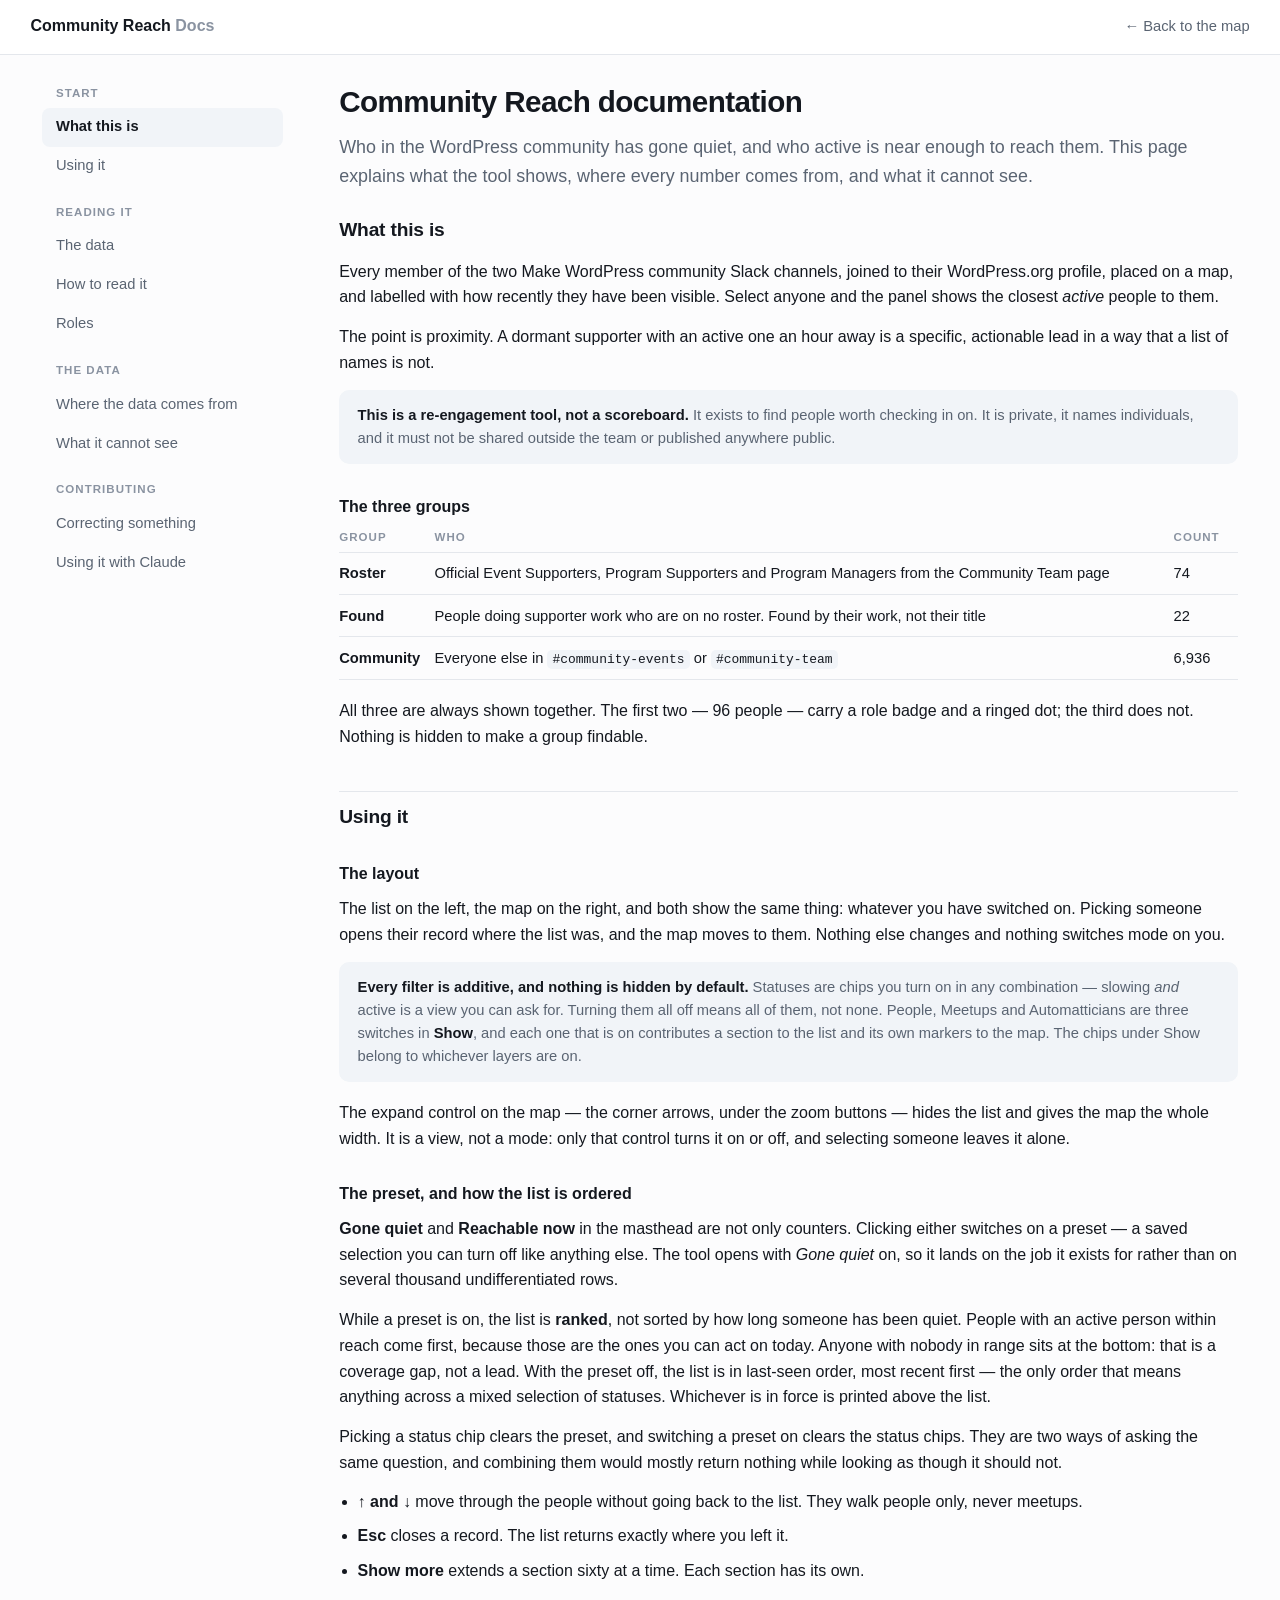
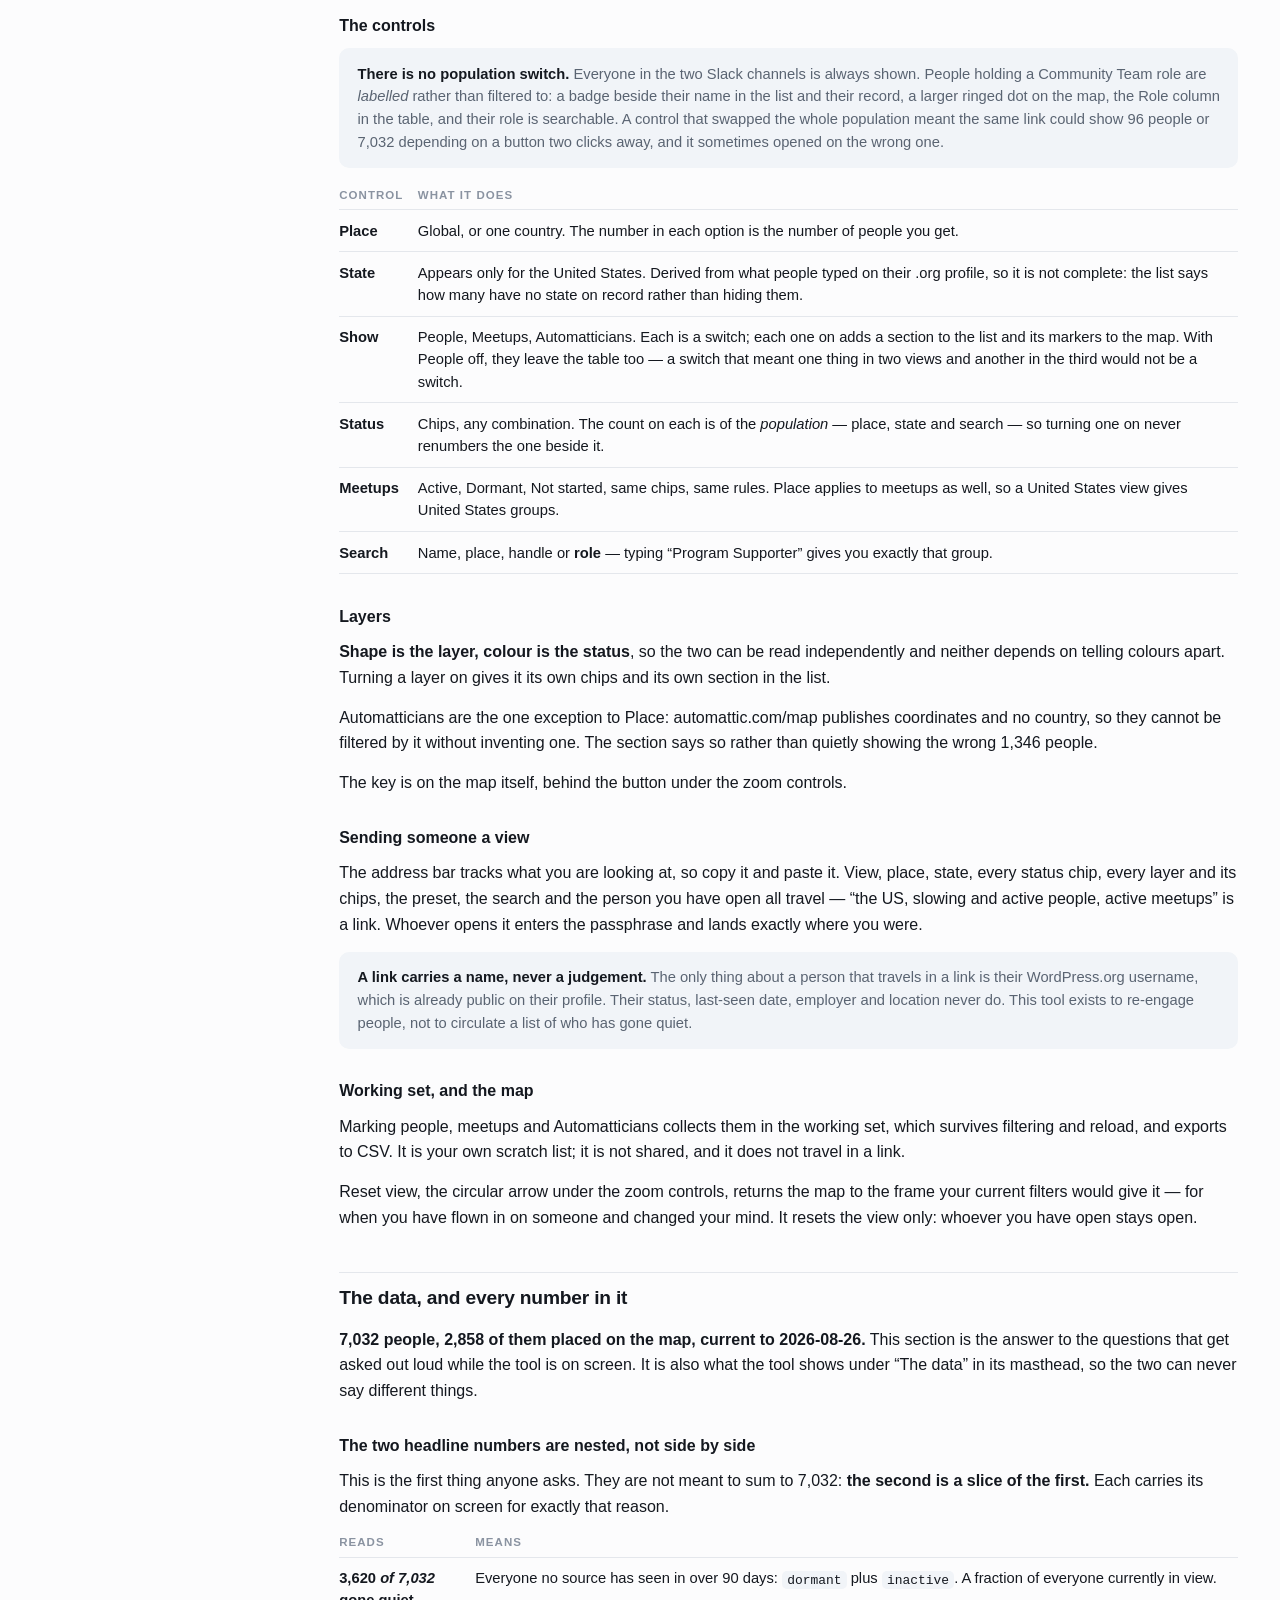
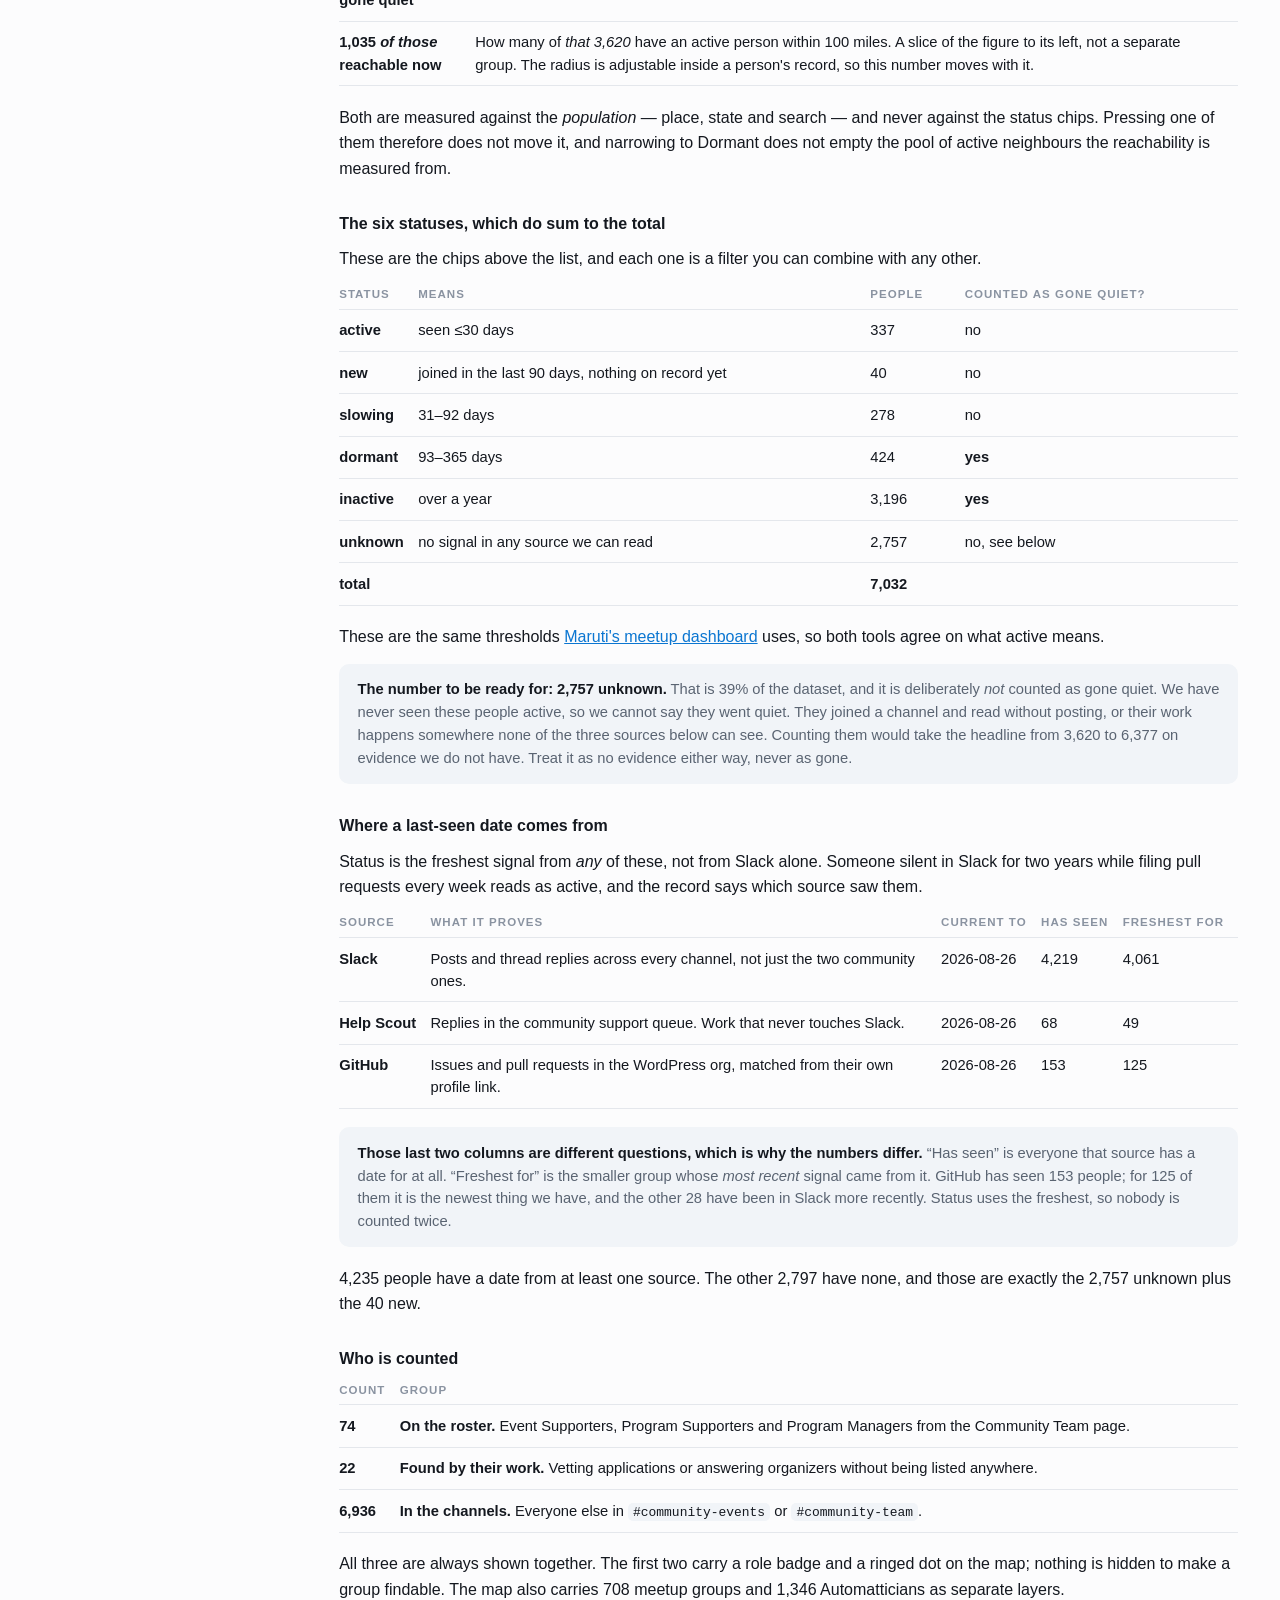
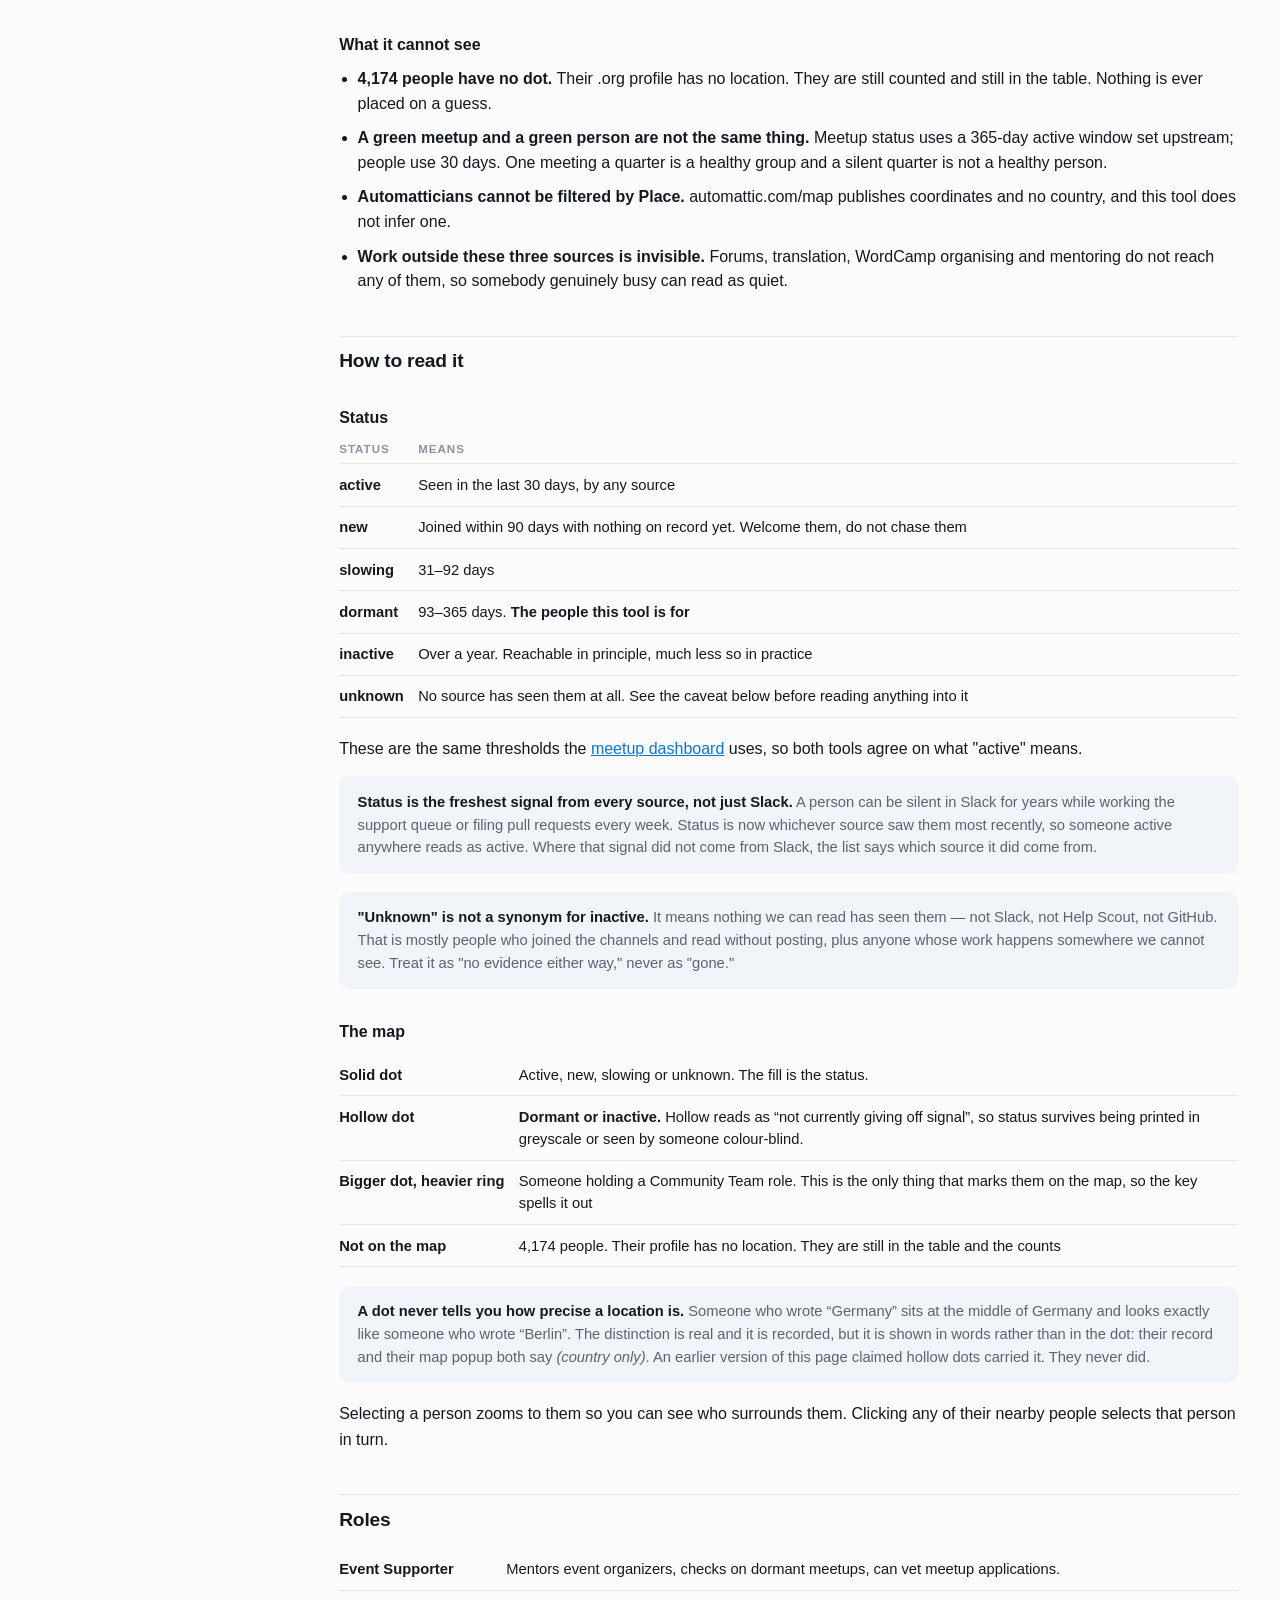
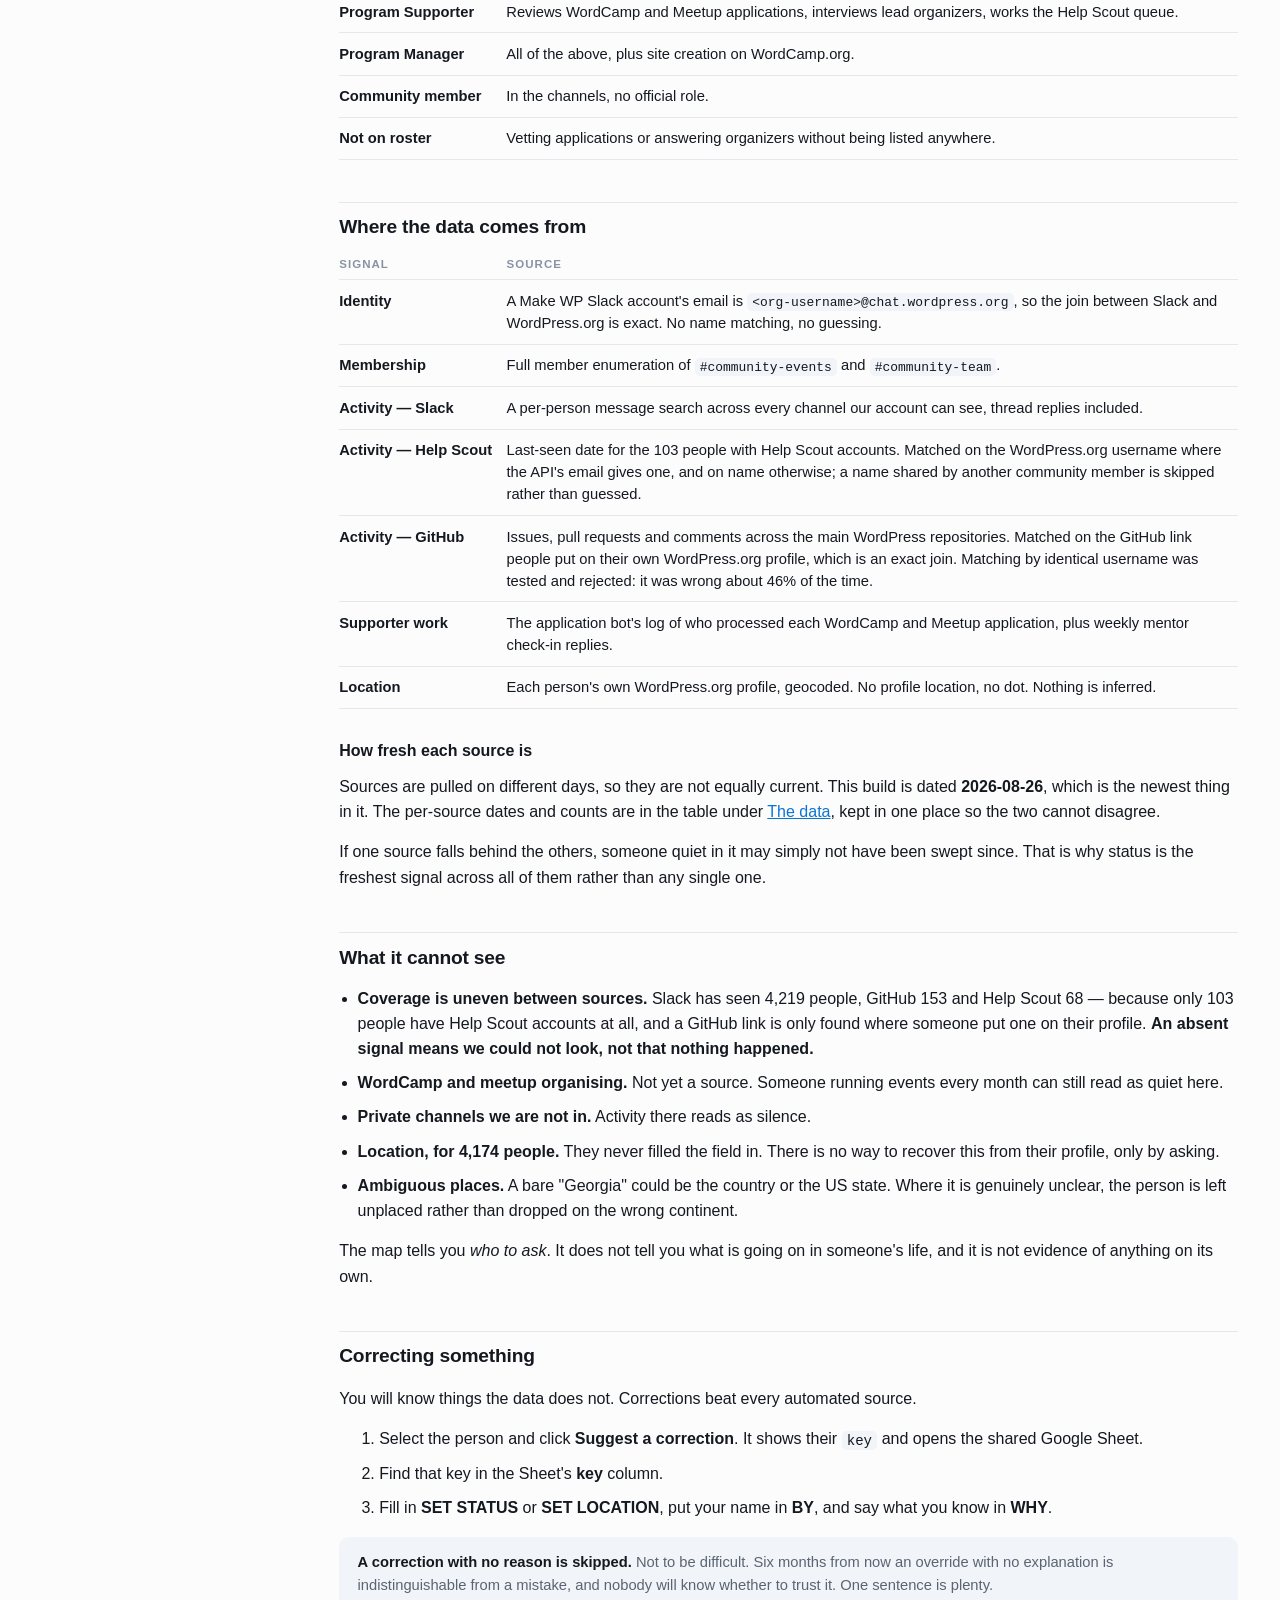
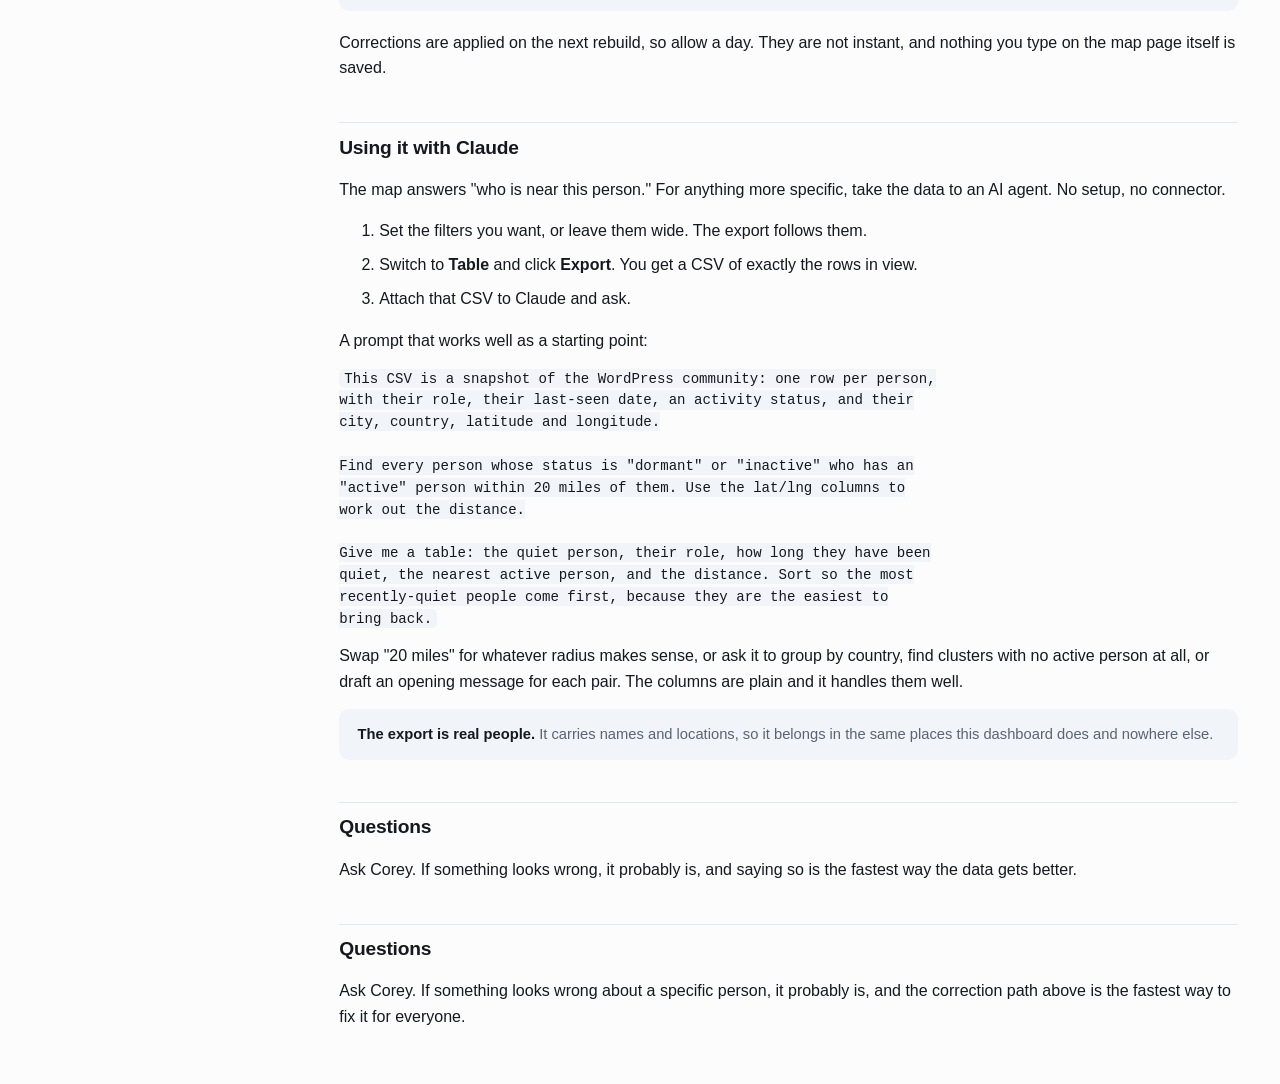
==== commit 6806aa93: "Community Reach Named. Not 'dashboard': a dashboard is read, this is worked, and the word already be" ====
--- a/about.html
+++ b/about.html
@@ -4,7 +4,7 @@
 <meta charset="utf-8">
 <meta name="viewport" content="width=device-width, initial-scale=1">
 <meta name="robots" content="noindex, nofollow">
-<title>Docs — Community Map</title>
+<title>Docs — Community Reach</title>
 <link rel="stylesheet" href="assets/css/app.css">
 <style>
   /* ============================================================
@@ -121,7 +121,7 @@
 </head>
 <body>
 <header class="docbar">
-  <a class="wordmark" href="index.html">Community Map <span>Docs</span></a>
+  <a class="wordmark" href="index.html">Community Reach <span>Docs</span></a>
   <div class="spacer"></div>
   <a class="docbar-link" href="index.html">&larr; Back to the map</a>
 </header>
@@ -146,7 +146,7 @@
   </nav>
 
   <main class="doccontent">
-    <h1>Community Map documentation</h1>
+    <h1>Community Reach documentation</h1>
     <p class="lead">Who in the WordPress community has gone quiet, and who active is
     near enough to reach them. This page explains what the tool shows, where every
     number comes from, and what it cannot see.</p>
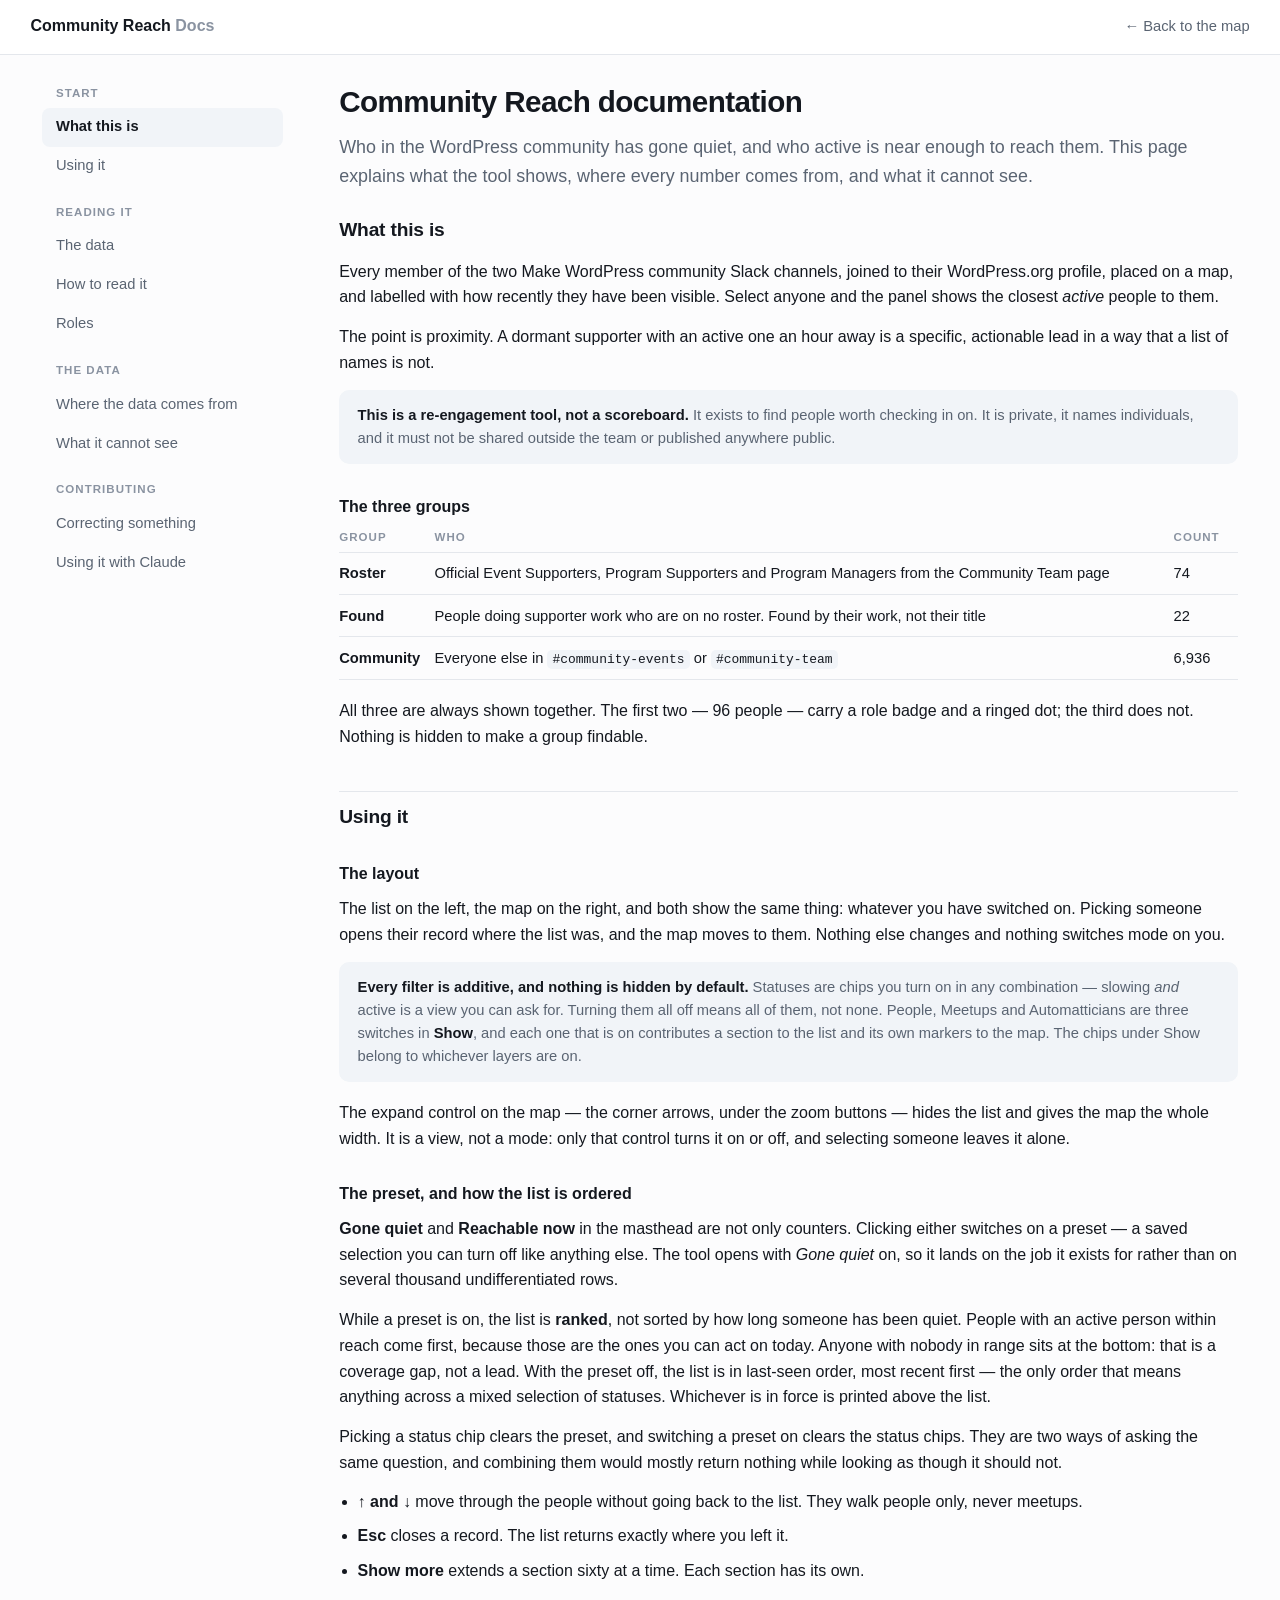
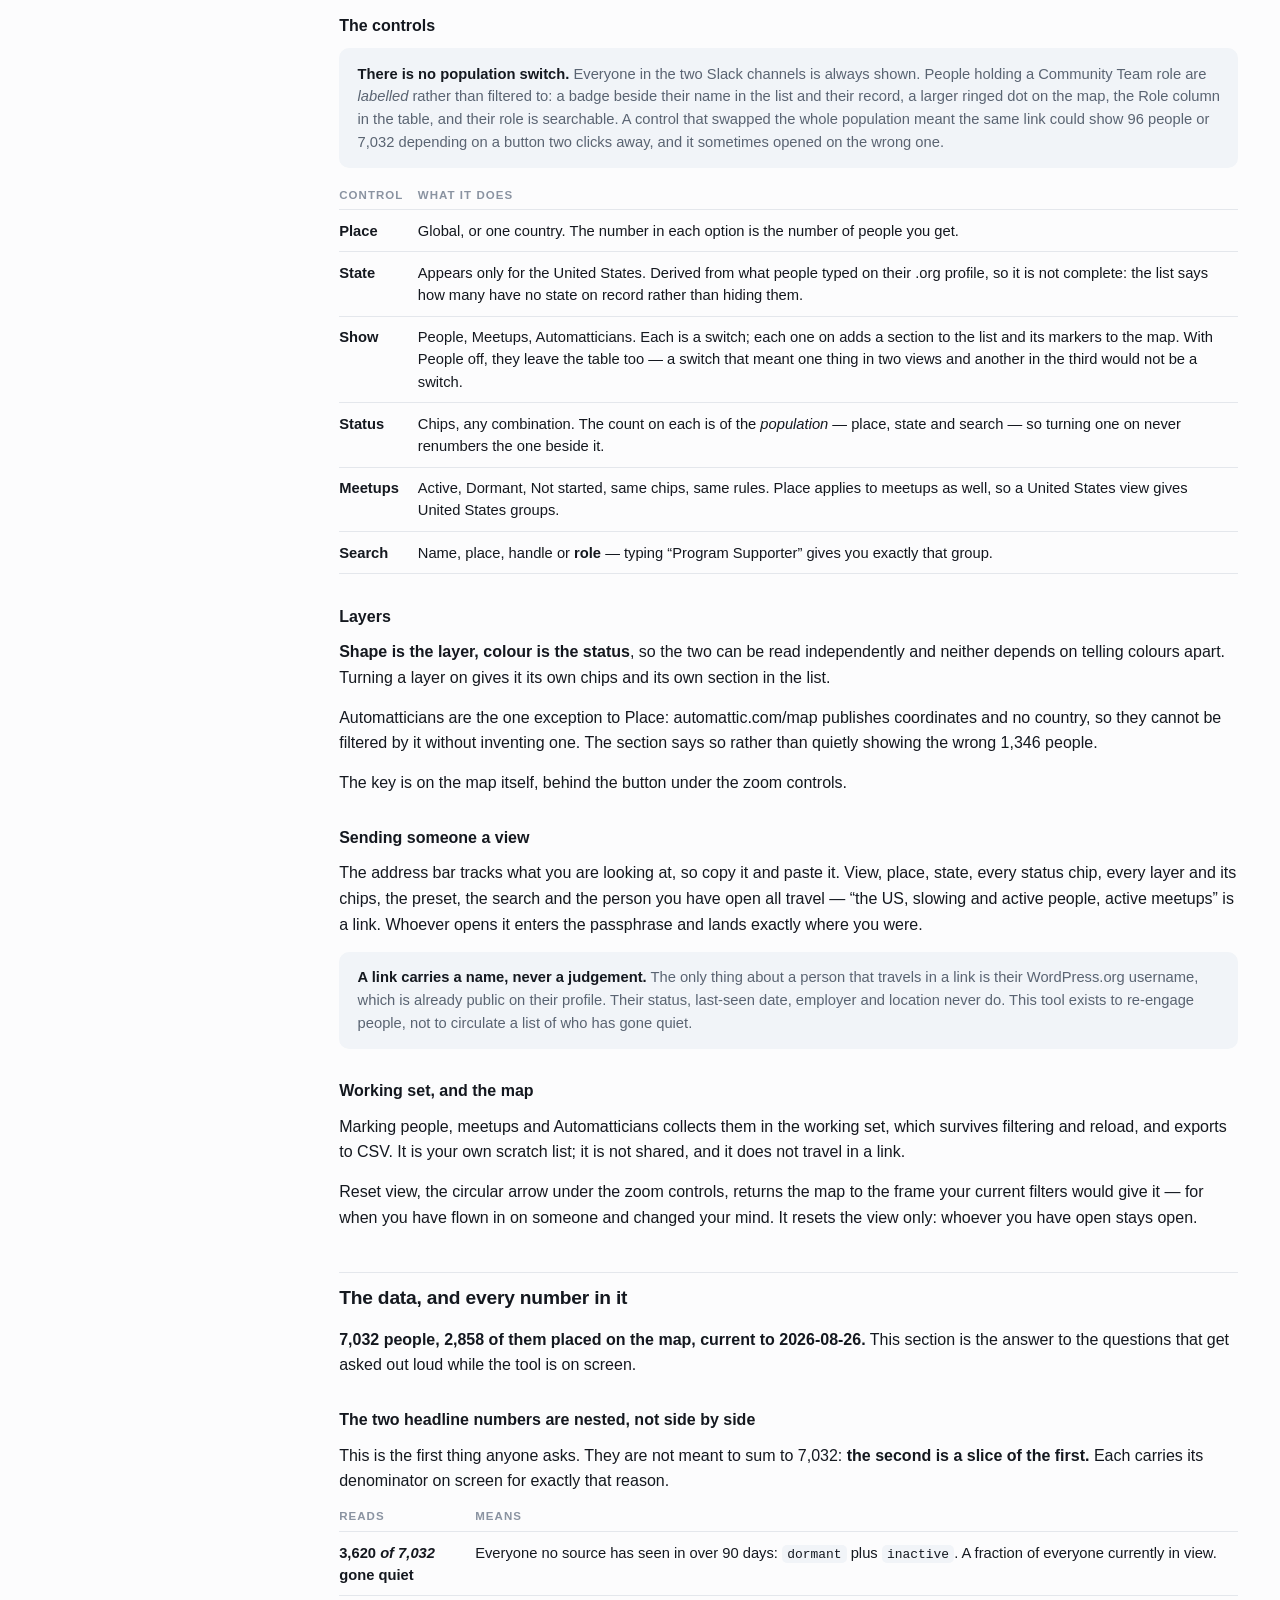
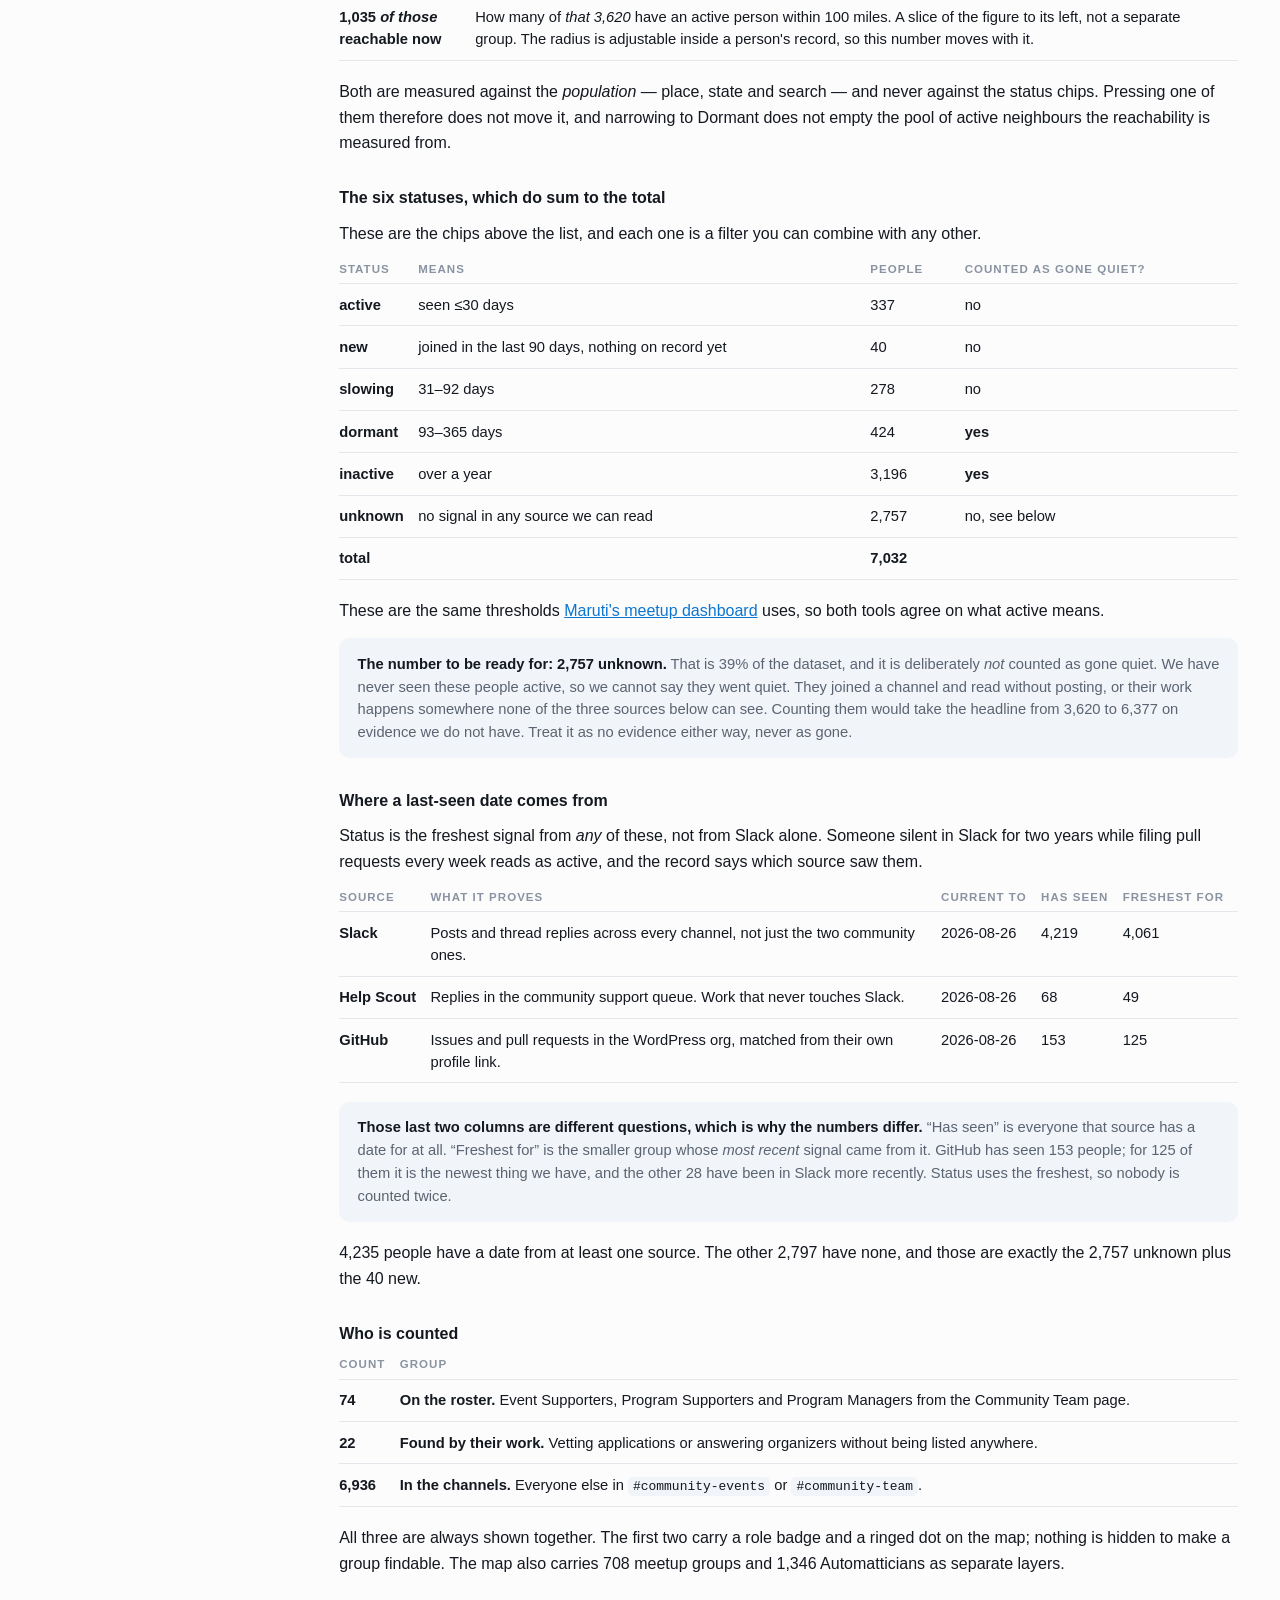
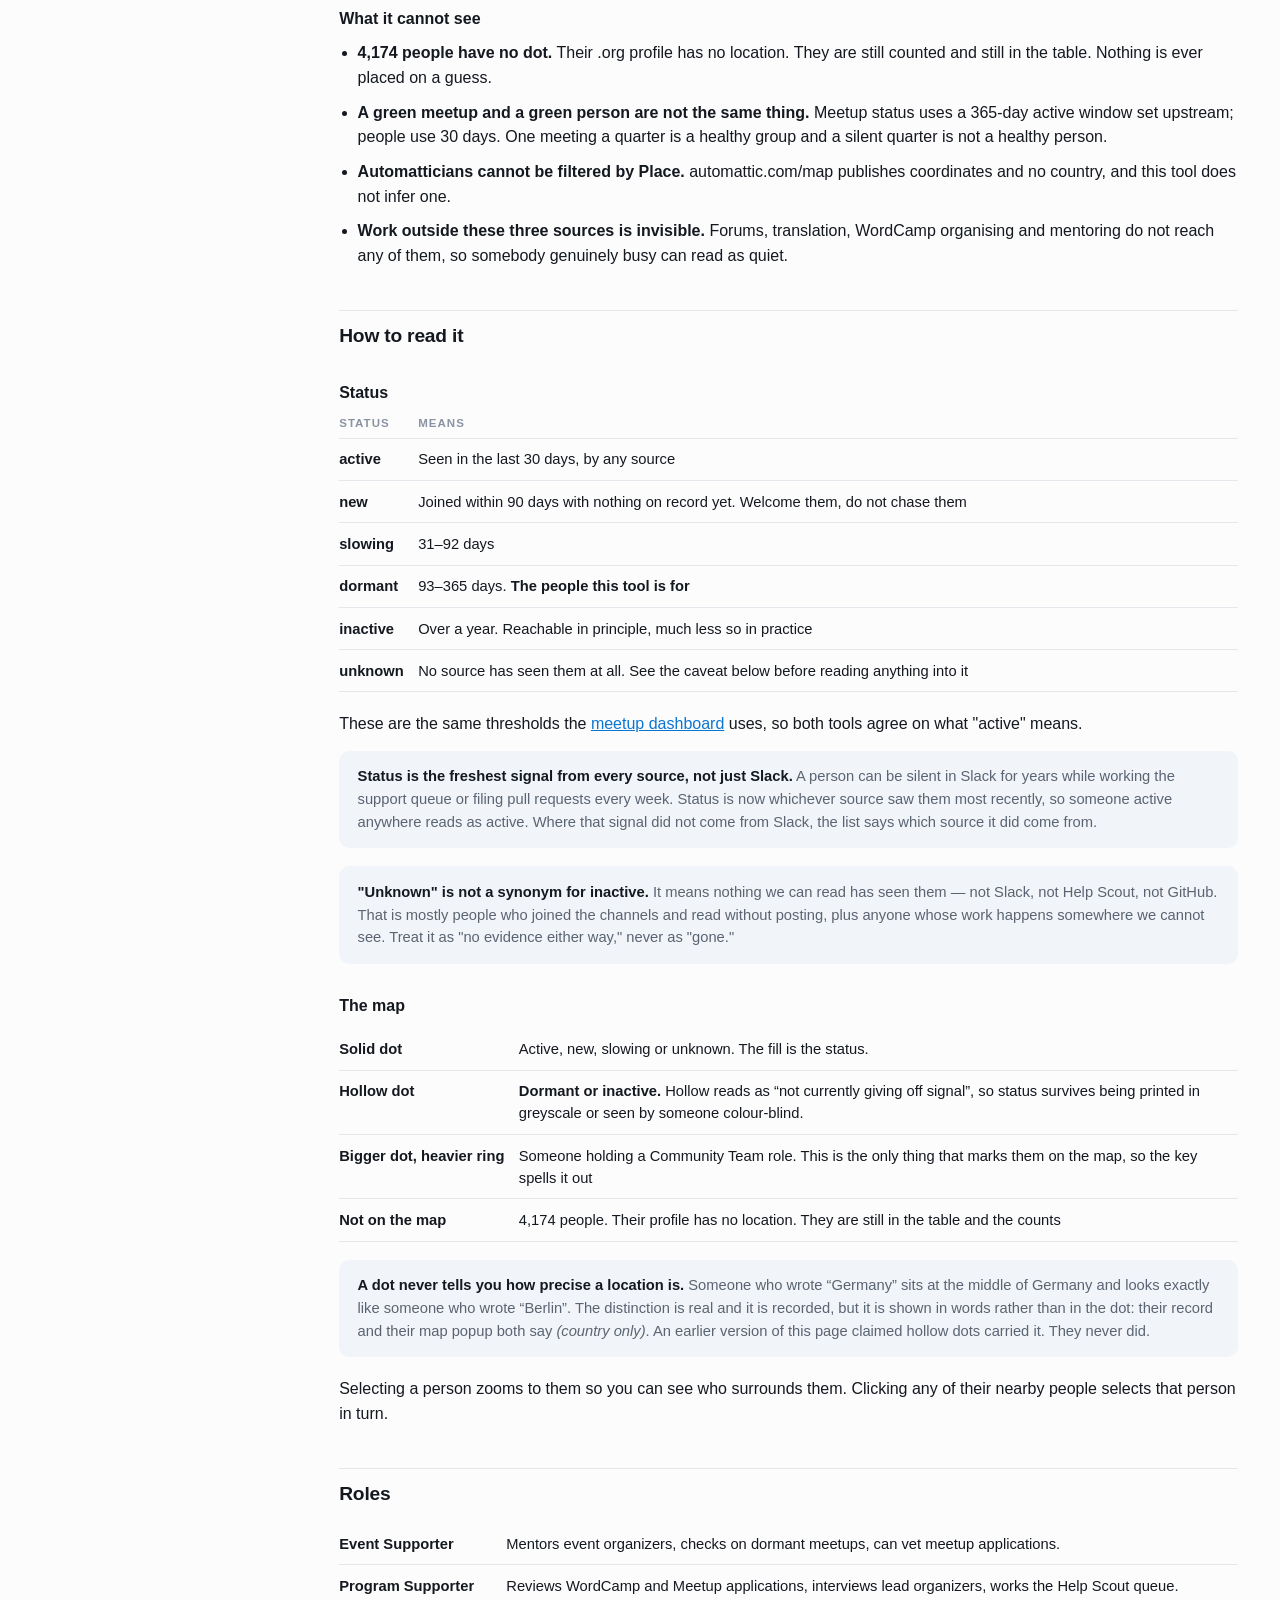
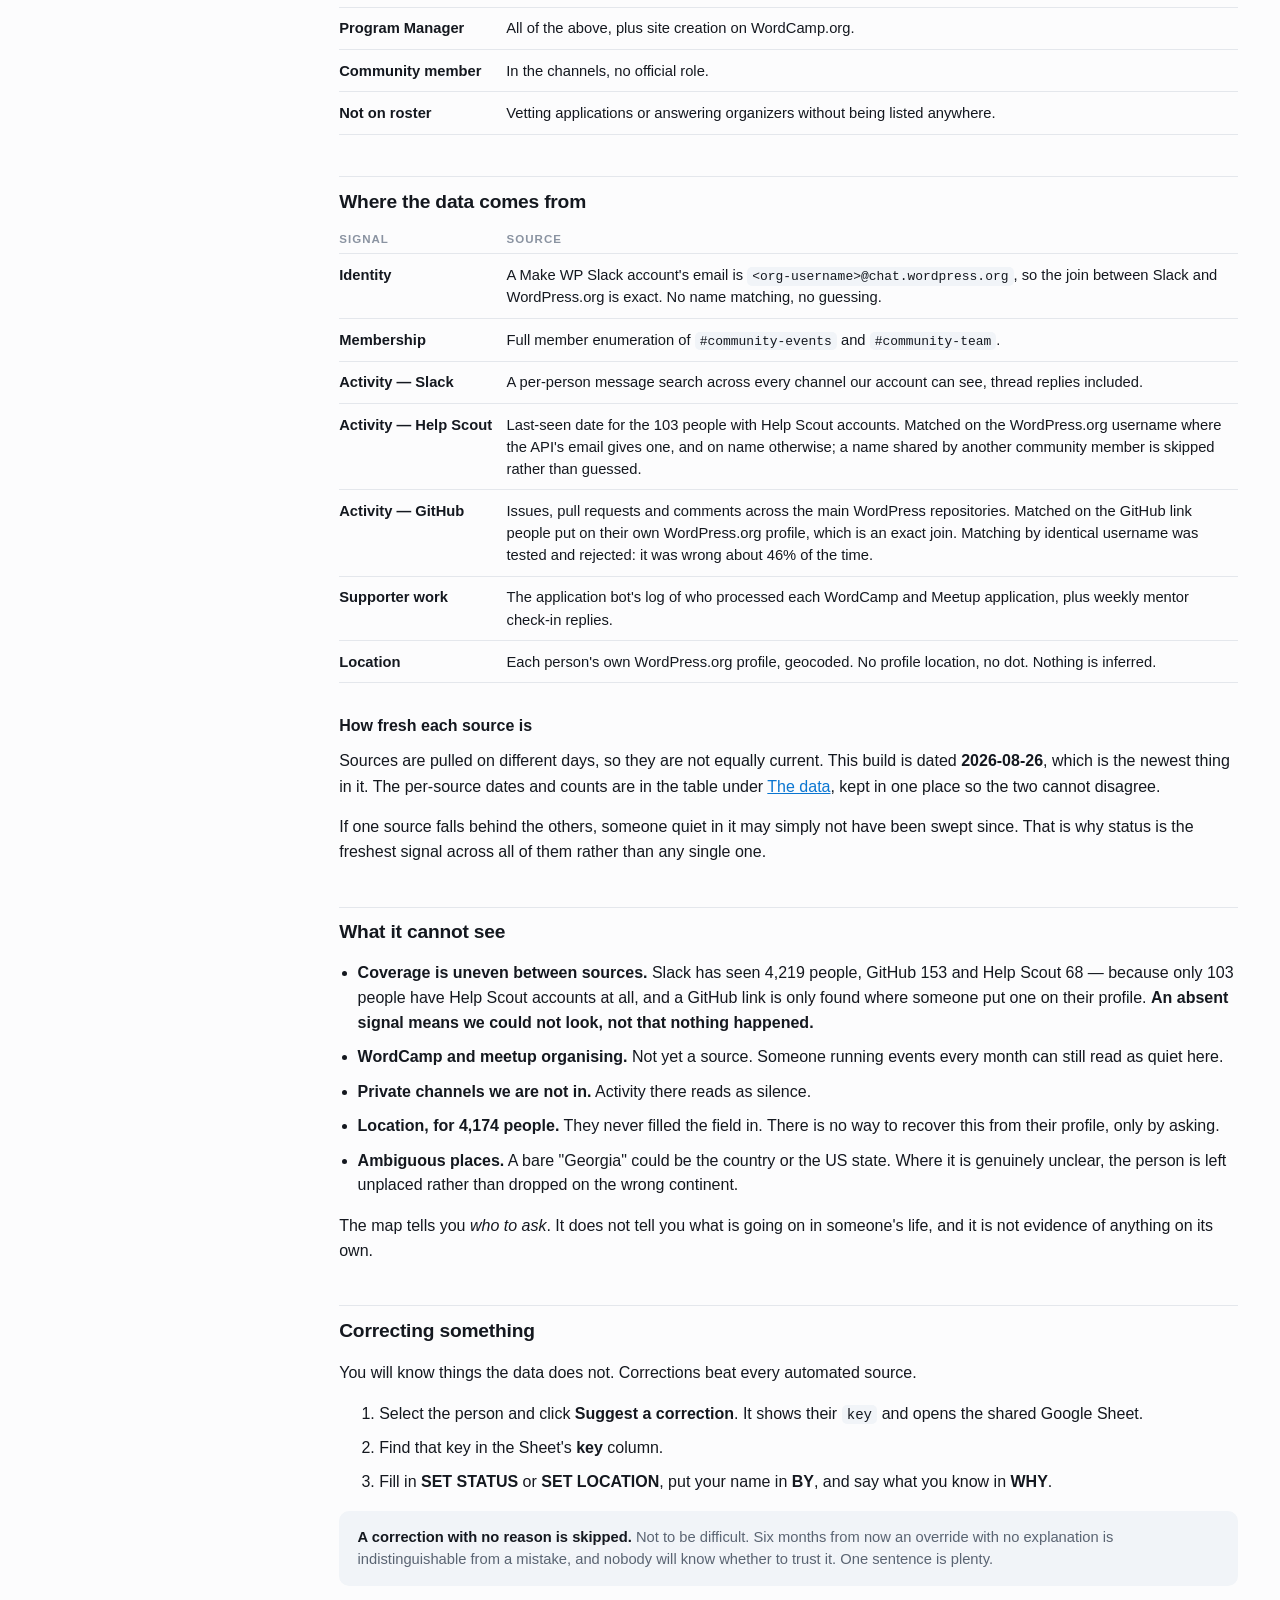
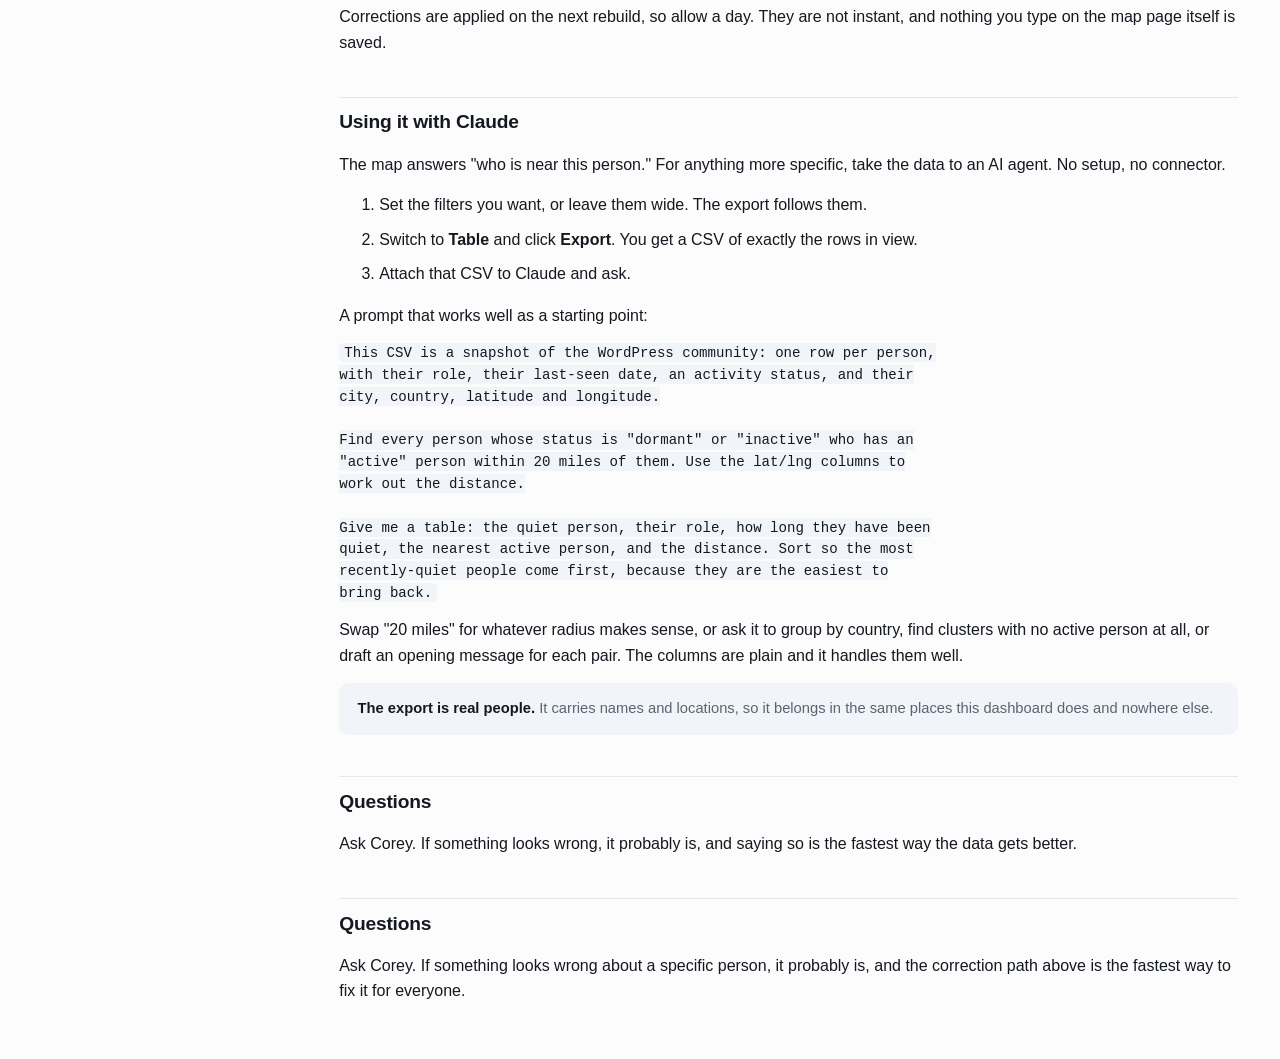
==== commit 7306ef82: "No email addresses in the payload; one masthead link Three records carried an address people had typ" ====
--- a/about.html
+++ b/about.html
@@ -282,8 +282,7 @@
   <section id="data-note">
   <p class="lead-sm"><strong>7,032 people, 2,858 of them placed on the map, current to
   2026-08-26.</strong> This section is the answer to the questions that get asked out loud
-  while the tool is on screen. It is also what the tool shows under “The data” in
-  its masthead, so the two can never say different things.</p>
+  while the tool is on screen.</p>
 
   <h3>The two headline numbers are nested, not side by side</h3>
   <p>This is the first thing anyone asks. They are not meant to sum to 7,032:
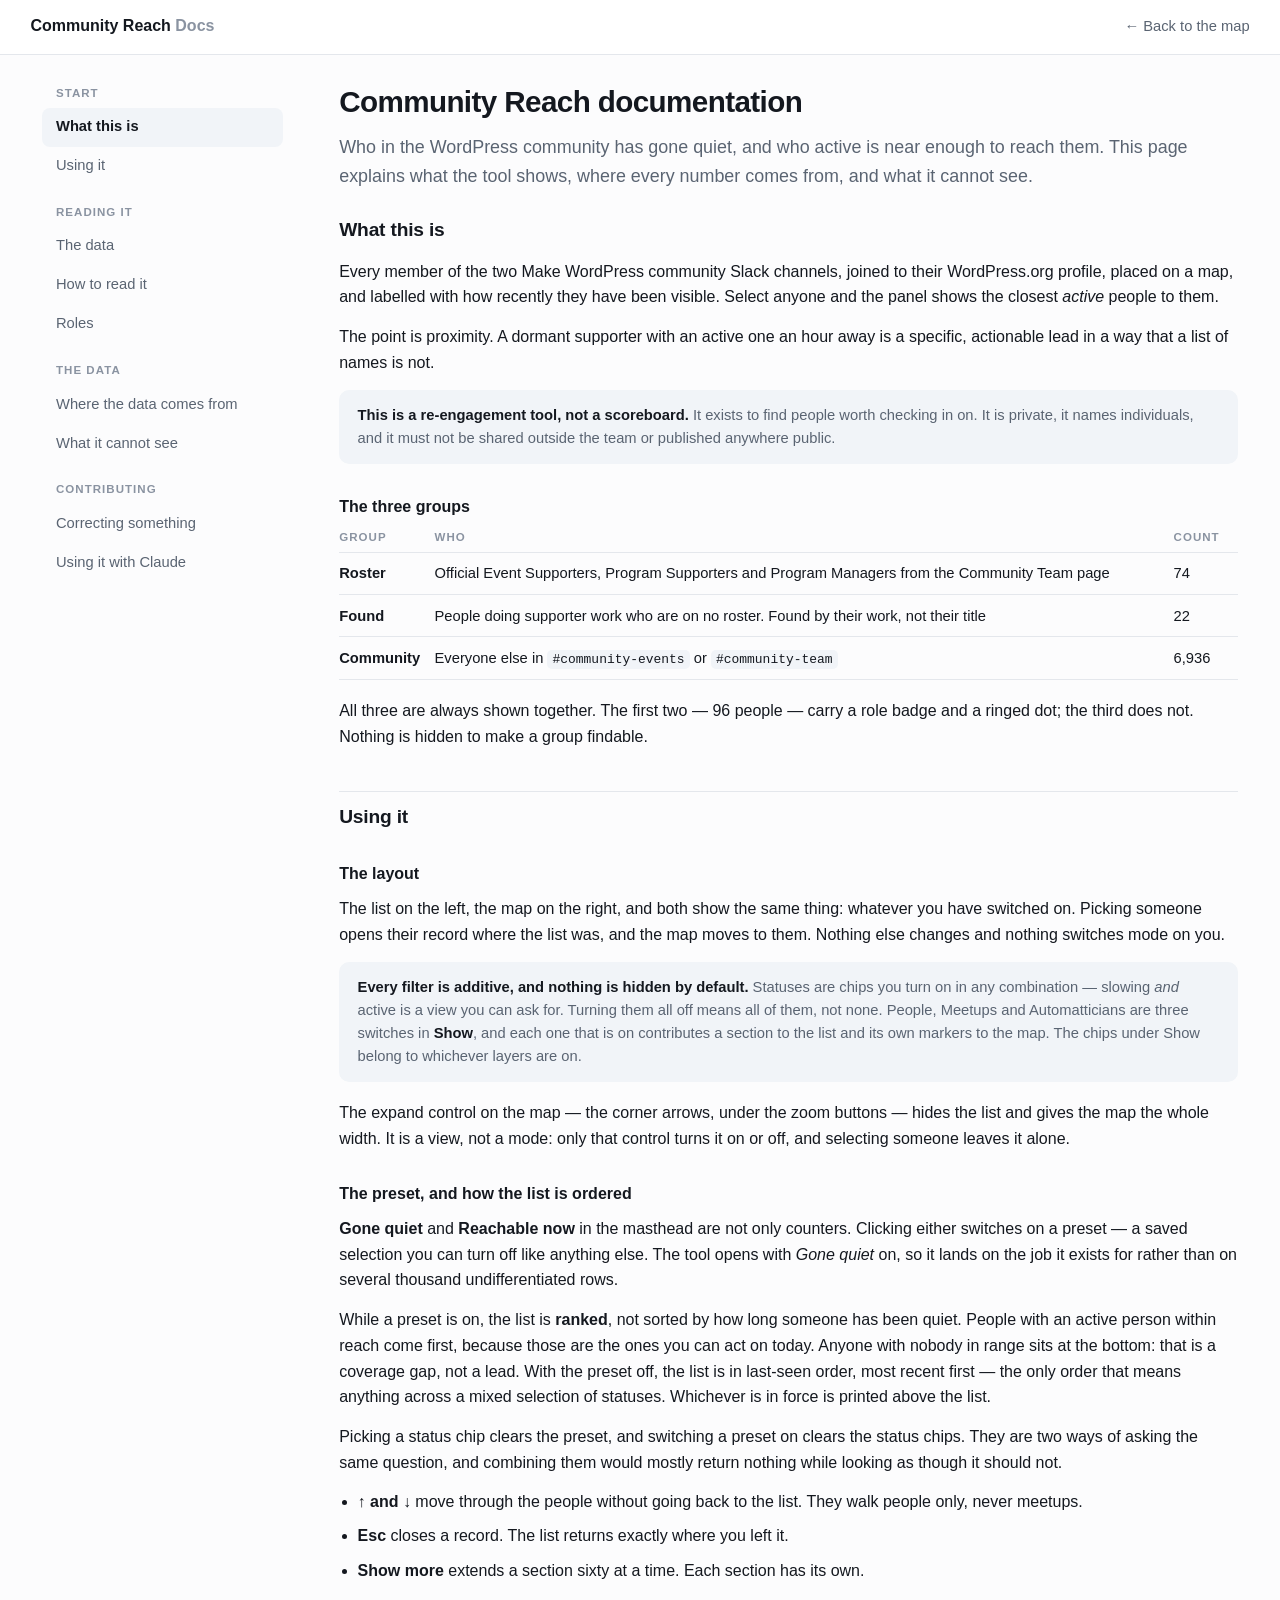
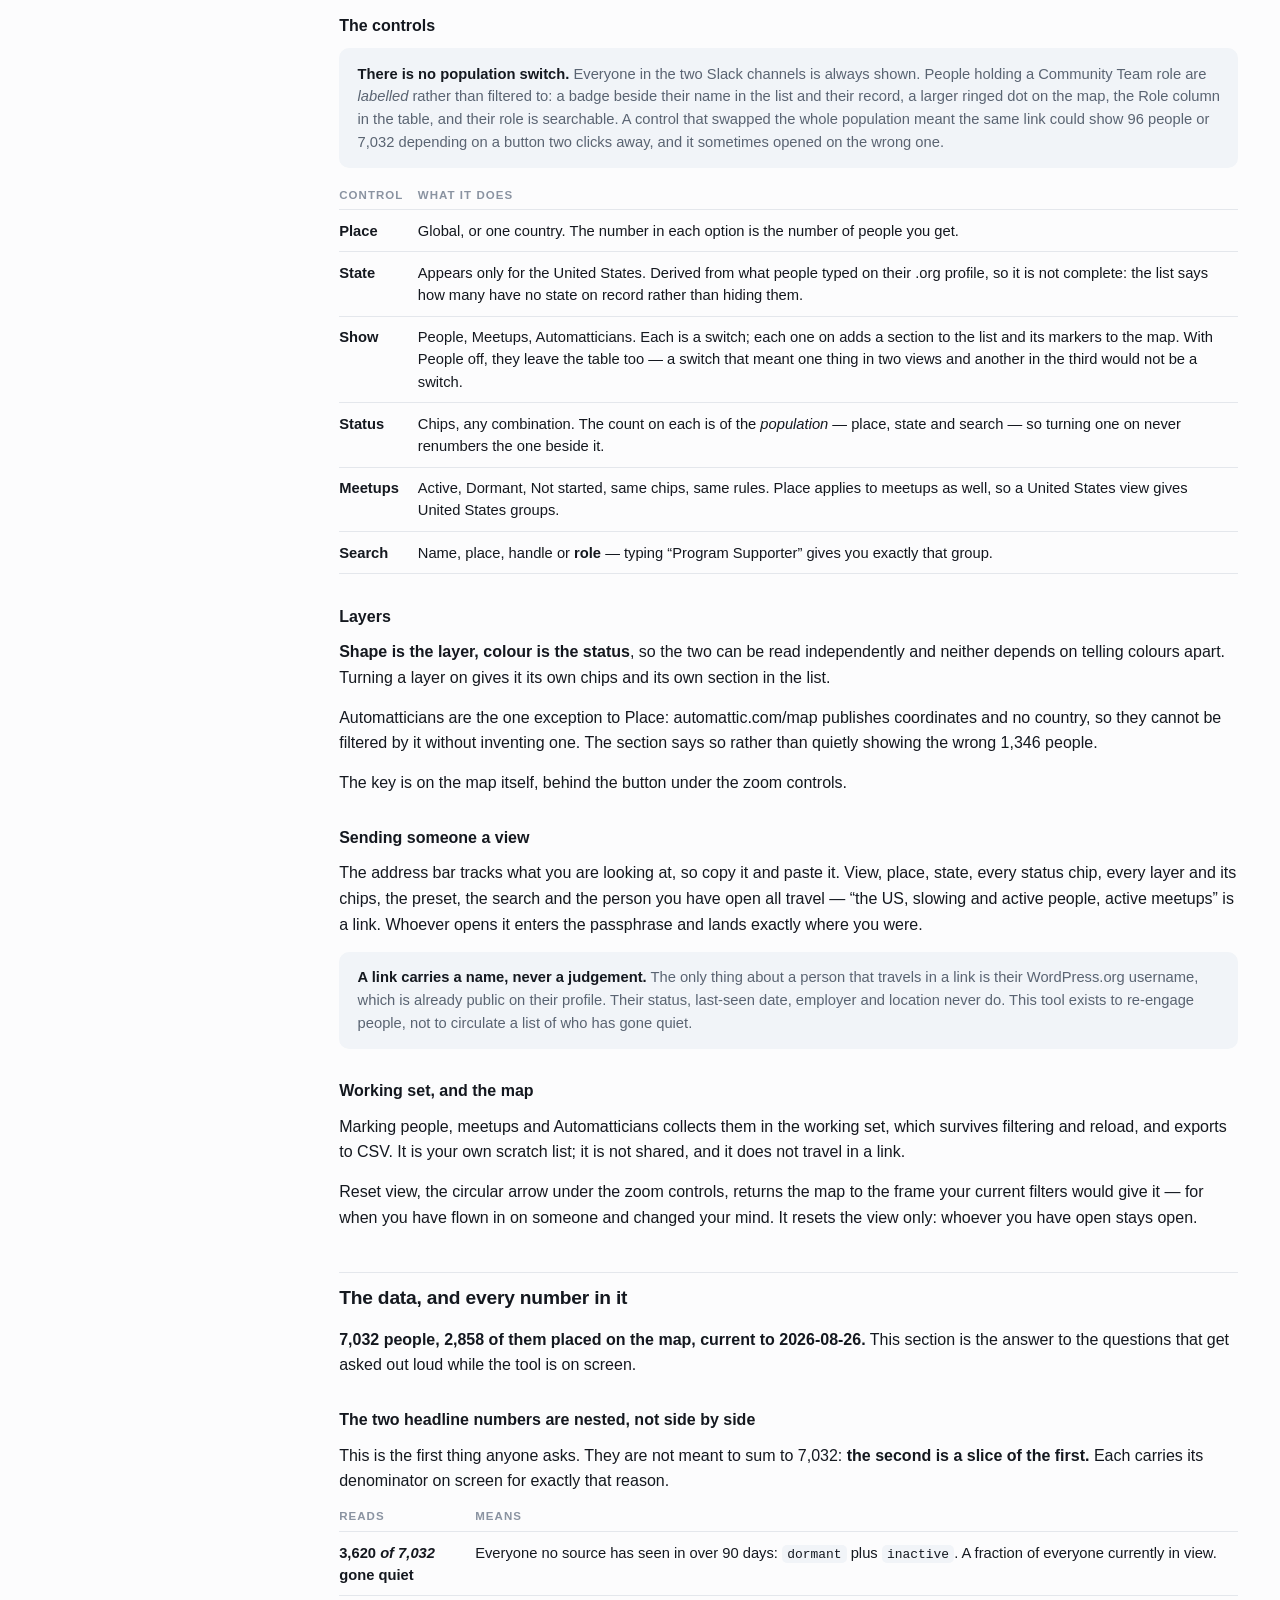
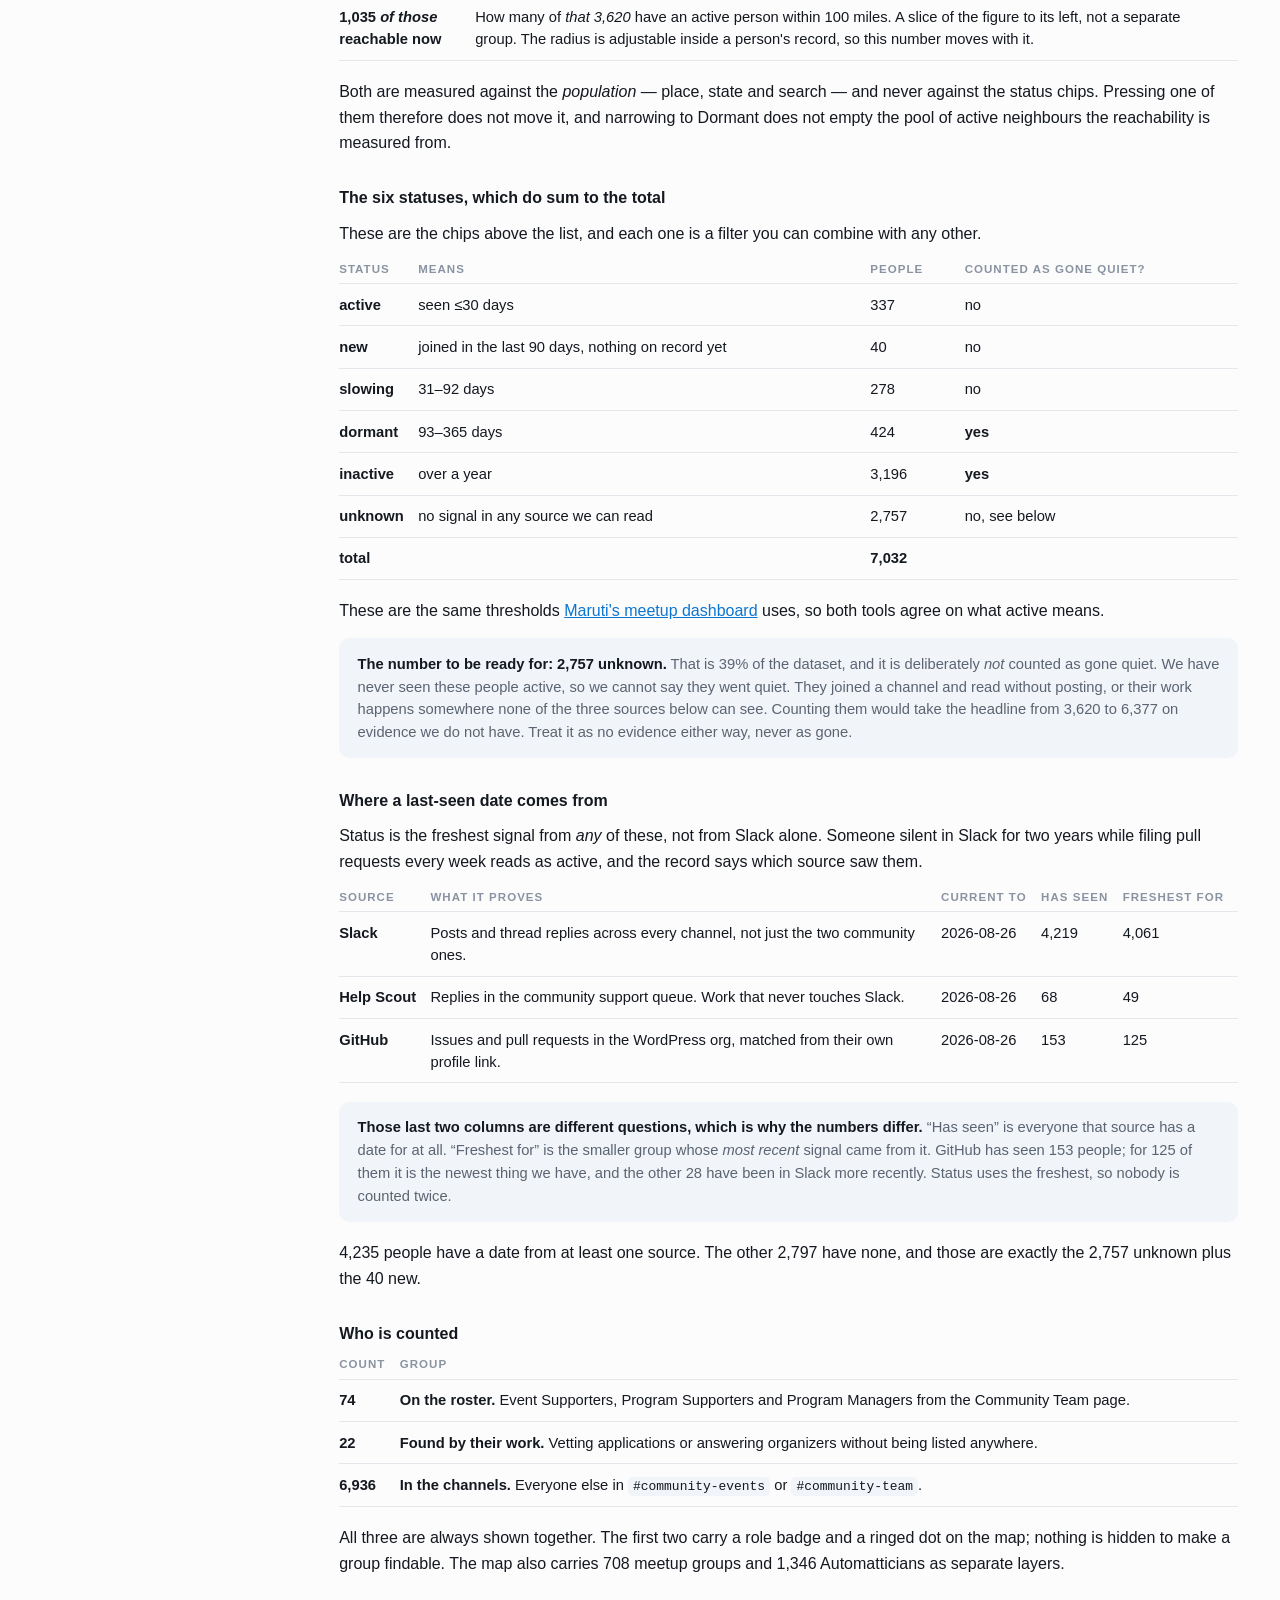
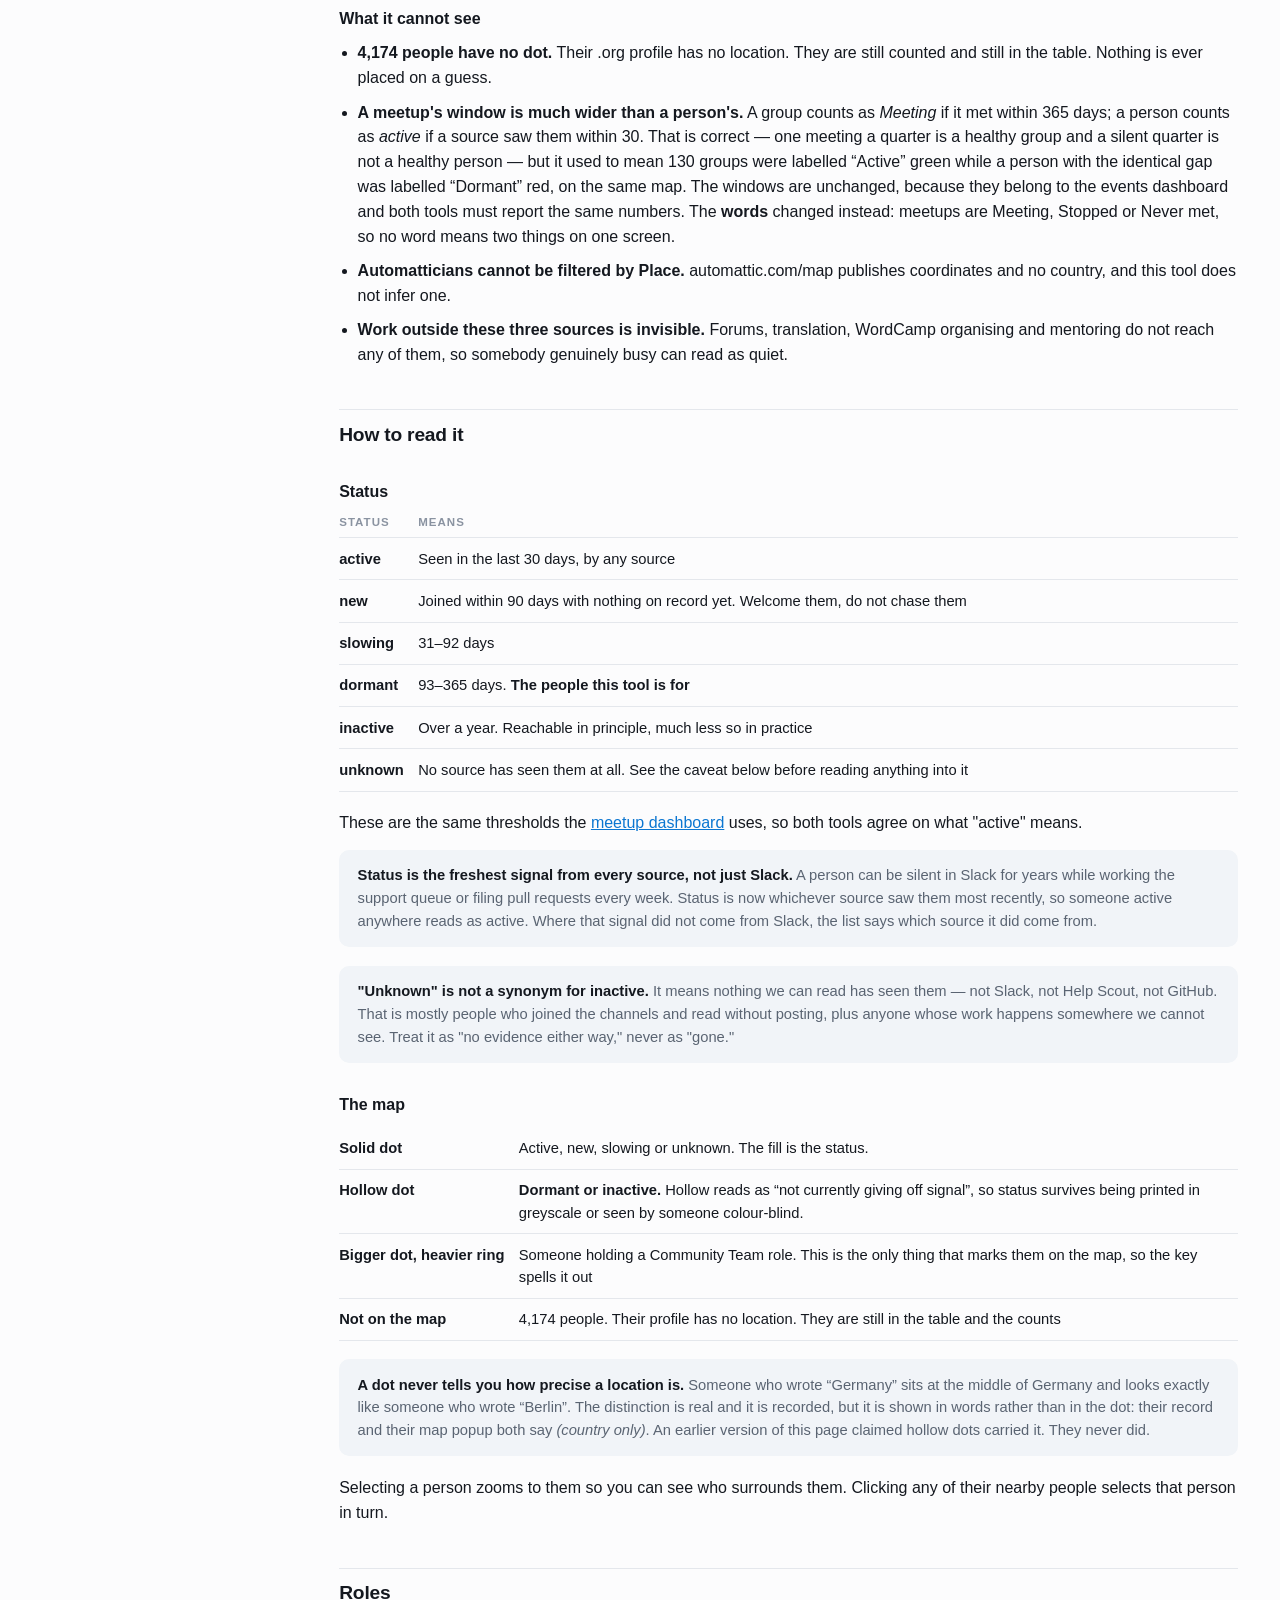
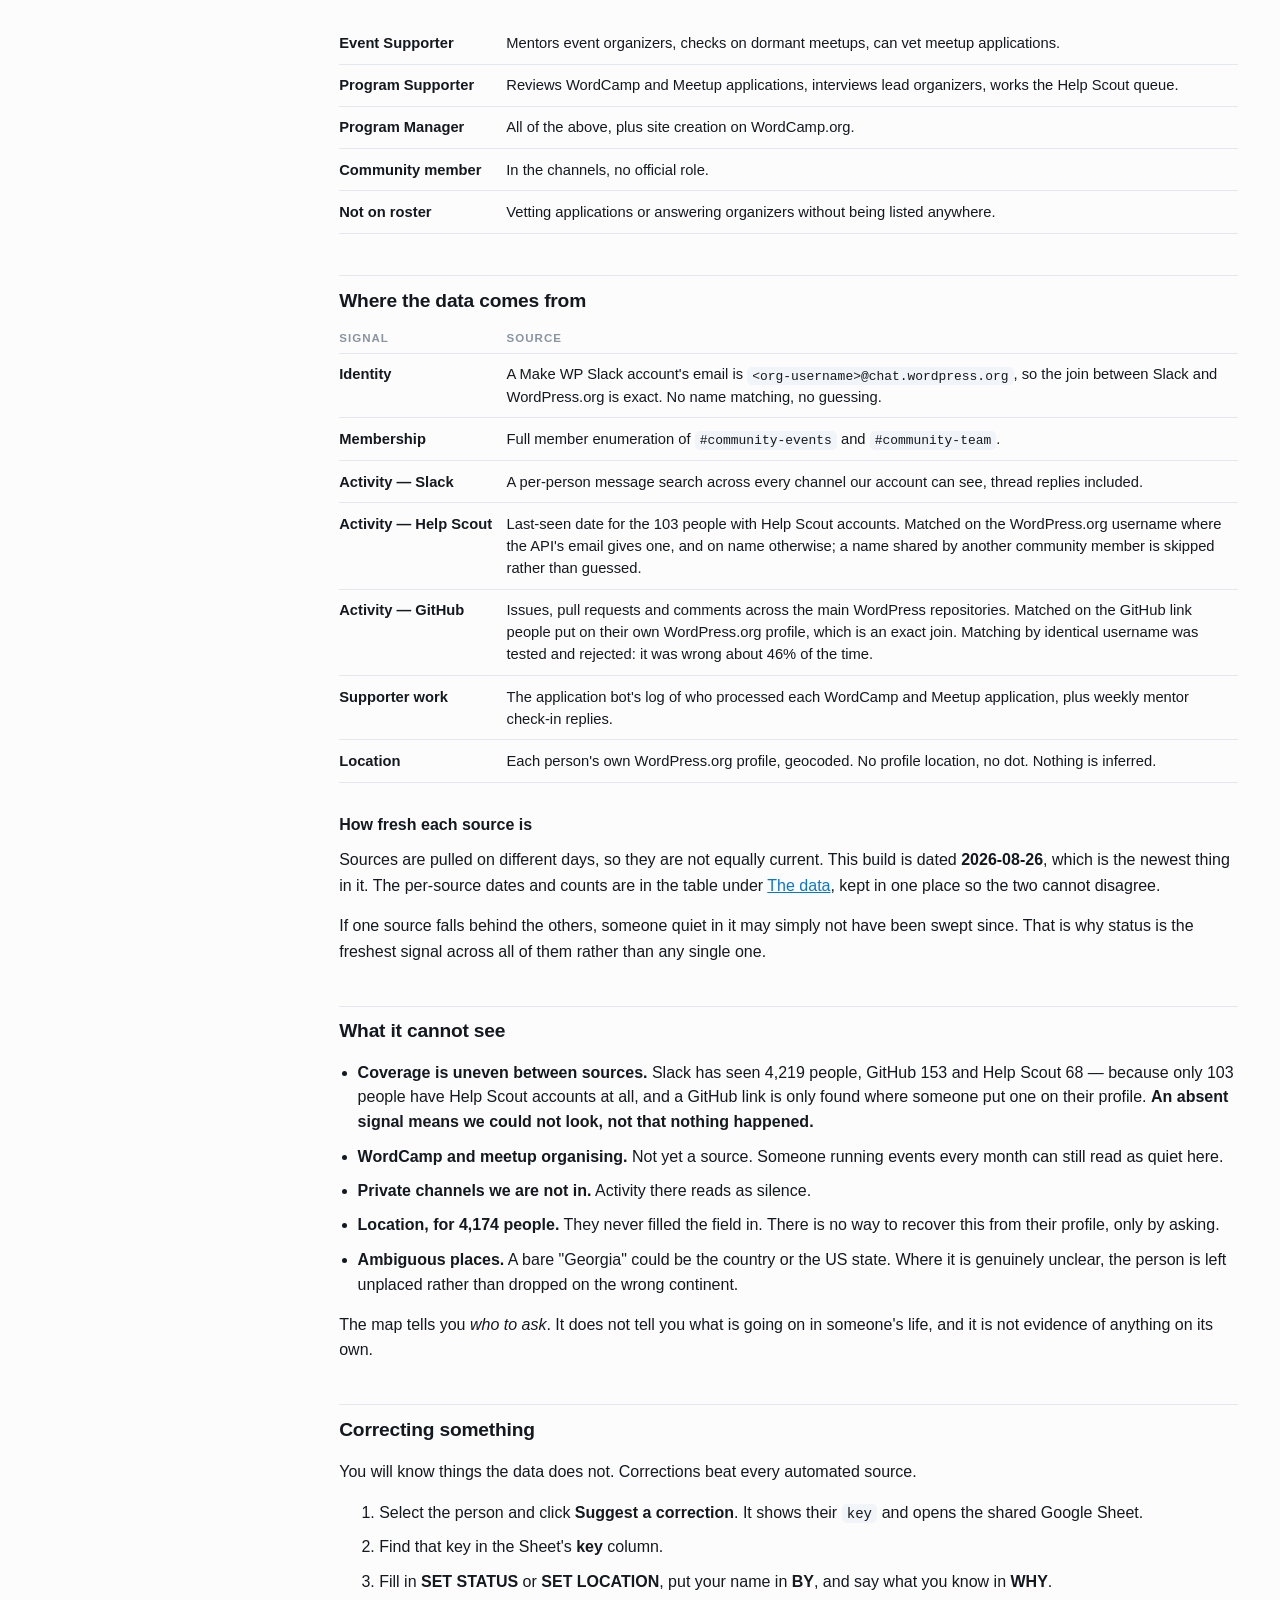
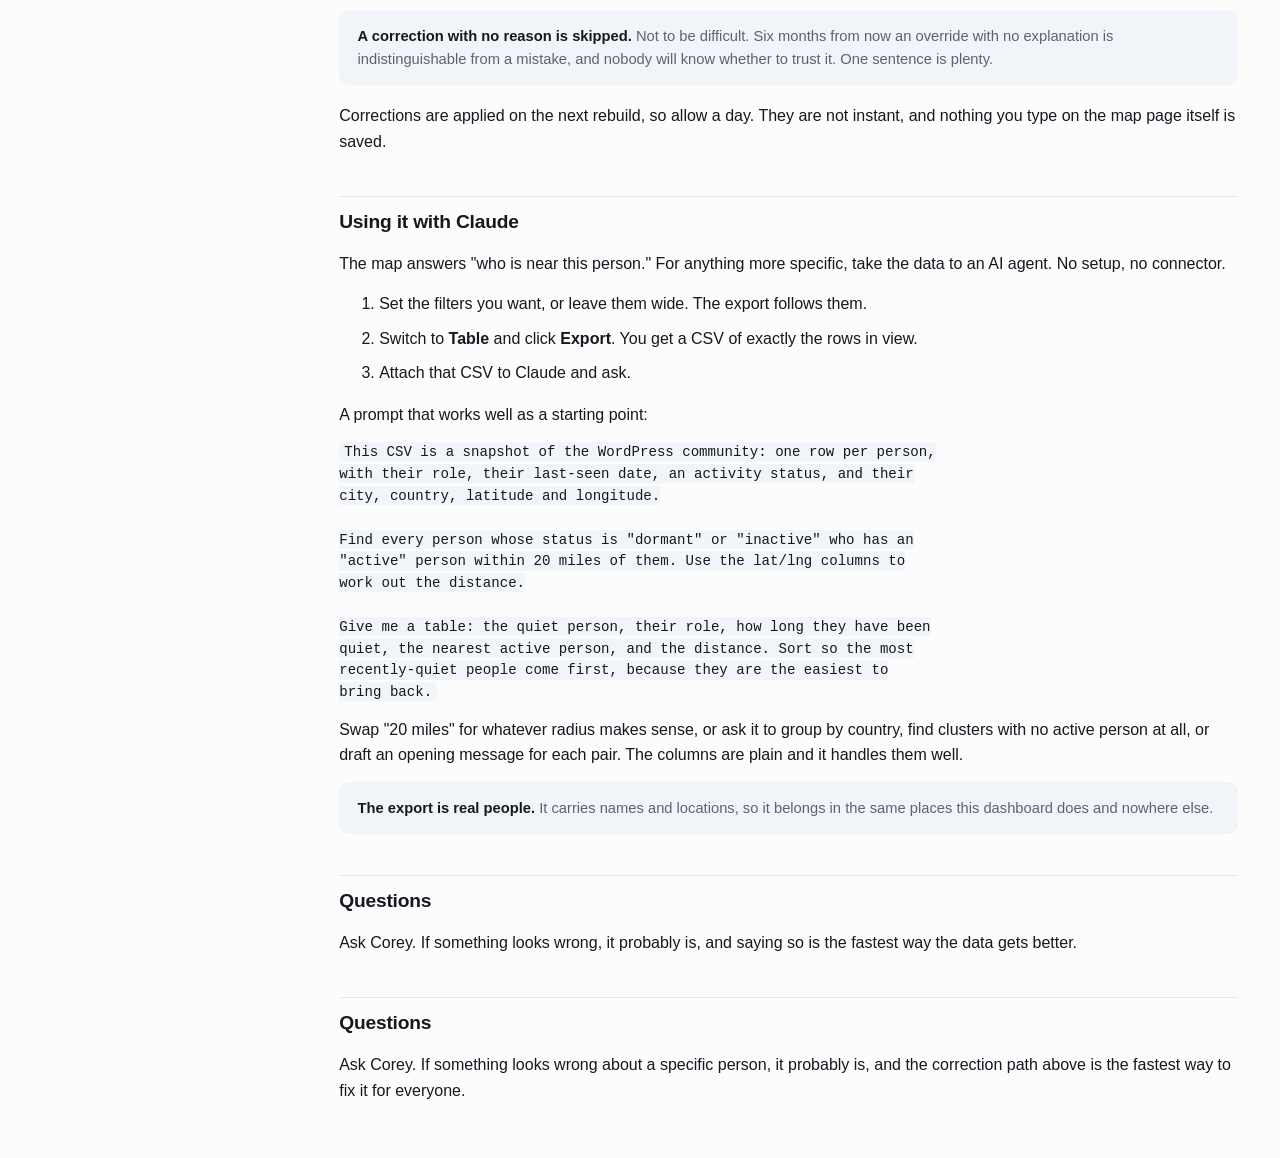
==== commit d527c0ca: "Fix the outage: the passphrase gate rendered into a hidden pane gate() wrote the passphrase form int" ====
--- a/about.html
+++ b/about.html
@@ -380,9 +380,15 @@
   <ul>
     <li><strong>4,174 people have no dot.</strong> Their .org profile has no location. They
       are still counted and still in the table. Nothing is ever placed on a guess.</li>
-    <li><strong>A green meetup and a green person are not the same thing.</strong> Meetup
-      status uses a 365-day active window set upstream; people use 30 days. One meeting a
-      quarter is a healthy group and a silent quarter is not a healthy person.</li>
+    <li><strong>A meetup's window is much wider than a person's.</strong> A group counts
+      as <em>Meeting</em> if it met within 365 days; a person counts as <em>active</em> if
+      a source saw them within 30. That is correct — one meeting a quarter is a healthy
+      group and a silent quarter is not a healthy person — but it used to mean 130 groups
+      were labelled “Active” green while a person with the identical gap was labelled
+      “Dormant” red, on the same map. The windows are unchanged, because they belong to
+      the events dashboard and both tools must report the same numbers. The
+      <strong>words</strong> changed instead: meetups are Meeting, Stopped or Never met, so
+      no word means two things on one screen.</li>
     <li><strong>Automatticians cannot be filtered by Place.</strong> automattic.com/map
       publishes coordinates and no country, and this tool does not infer one.</li>
     <li><strong>Work outside these three sources is invisible.</strong> Forums, translation,
--- a/assets/css/app.css
+++ b/assets/css/app.css
@@ -652,22 +652,28 @@
    the 2026-08-05 call, which is why these exist. */
 .def { border-bottom: 1px dotted var(--faint); cursor: help; position: relative; }
 .def:hover, .def:focus { outline: none; }
-.def::after {
-  content: attr(data-def);
-  position: absolute; left: 0; top: calc(100% + 6px); z-index: 1000;
-  width: 17rem; padding: var(--s-2) var(--s-3);
+/* The definition itself is a single element on <body>, positioned in viewport
+   coordinates by showDefTip(). It was a ::after on the label, which put it
+   inside .rail -- a scroll container -- where it clipped at the edge and got
+   cut in half. Nothing absolutely positioned escapes an ancestor's overflow,
+   whatever its z-index, so it had to leave the sidebar entirely. Above the map
+   too, which is the other half of what that buys. */
+.deftip {
+  position: fixed; top: 0; left: 0; z-index: 4000;
+  max-width: min(20rem, calc(100vw - 20px));
+  padding: var(--s-2) var(--s-3);
   background: var(--ink); color: var(--ground);
   border-radius: 8px; font-size: var(--t-small); line-height: 1.4;
   text-transform: none; letter-spacing: 0; font-weight: 400;
+  box-shadow: 0 6px 20px rgba(16, 24, 40, .28);
   opacity: 0; visibility: hidden; transform: translateY(-3px);
   transition: opacity var(--m-fast-out), transform var(--m-fast-out), visibility var(--m-fast-out);
   pointer-events: none;
 }
-.def:hover::after, .def:focus::after {
-  opacity: 1; visibility: visible; transform: translateY(0);
+.deftip.on {
+  opacity: 1; visibility: visible; transform: none;
   transition: opacity var(--m-mod-in), transform var(--m-mod-in), visibility var(--m-mod-in);
 }
-td .def::after { width: 15rem; }
 
 
 .about-link { color: var(--accent); text-decoration: none; margin-left: var(--s-2);
@@ -1051,3 +1057,41 @@
    and at 375px these are 457px wide. */
 .tscroll { overflow-x: auto; margin: 0 0 var(--s-3); -webkit-overflow-scrolling: touch; }
 .tscroll .note-table { margin-bottom: 0; min-width: 26rem; }
+
+/* ---------------------------------------------------------------------------
+   The passphrase gate.
+
+   Its own element on <body>, deliberately. It used to render inside #record,
+   which is one half of the queue/record swap and is display:none until
+   something is selected -- so on a fresh load the form was written into a
+   hidden pane. Correct markup, correct handlers, zero pixels. Anyone without a
+   passphrase already in sessionStorage saw an empty page.
+
+   Fixed positioning and its own stacking context, so no layout rule anywhere
+   else in this stylesheet can hide it again.
+   --------------------------------------------------------------------------- */
+.gate {
+  position: fixed; inset: 0; z-index: 5000;
+  display: flex; align-items: flex-start; justify-content: center;
+  padding: max(12vh, var(--s-6)) var(--s-5) var(--s-5);
+  background: color-mix(in srgb, var(--ground) 92%, transparent);
+  backdrop-filter: blur(3px);
+}
+.gate-card {
+  width: min(28rem, 100%);
+  background: var(--panel);
+  border-radius: 14px;
+  padding: var(--s-5) var(--s-5) var(--s-4);
+  box-shadow: 0 18px 48px rgba(16, 24, 40, .24), 0 2px 6px rgba(16, 24, 40, .10);
+}
+.gate-card h2 {
+  margin: 0 0 var(--s-2);
+  font-size: var(--t-h3); font-weight: 640; letter-spacing: -0.01em; color: var(--ink);
+}
+.gate-card p {
+  margin: 0 0 var(--s-4);
+  font-size: var(--t-small); line-height: 1.55; color: var(--slate);
+}
+.gate-row { display: flex; gap: var(--s-2); align-items: center; }
+.gate-row .field { flex: 1 1 auto; min-width: 0; }
+.gate-row .btn { flex: none; }
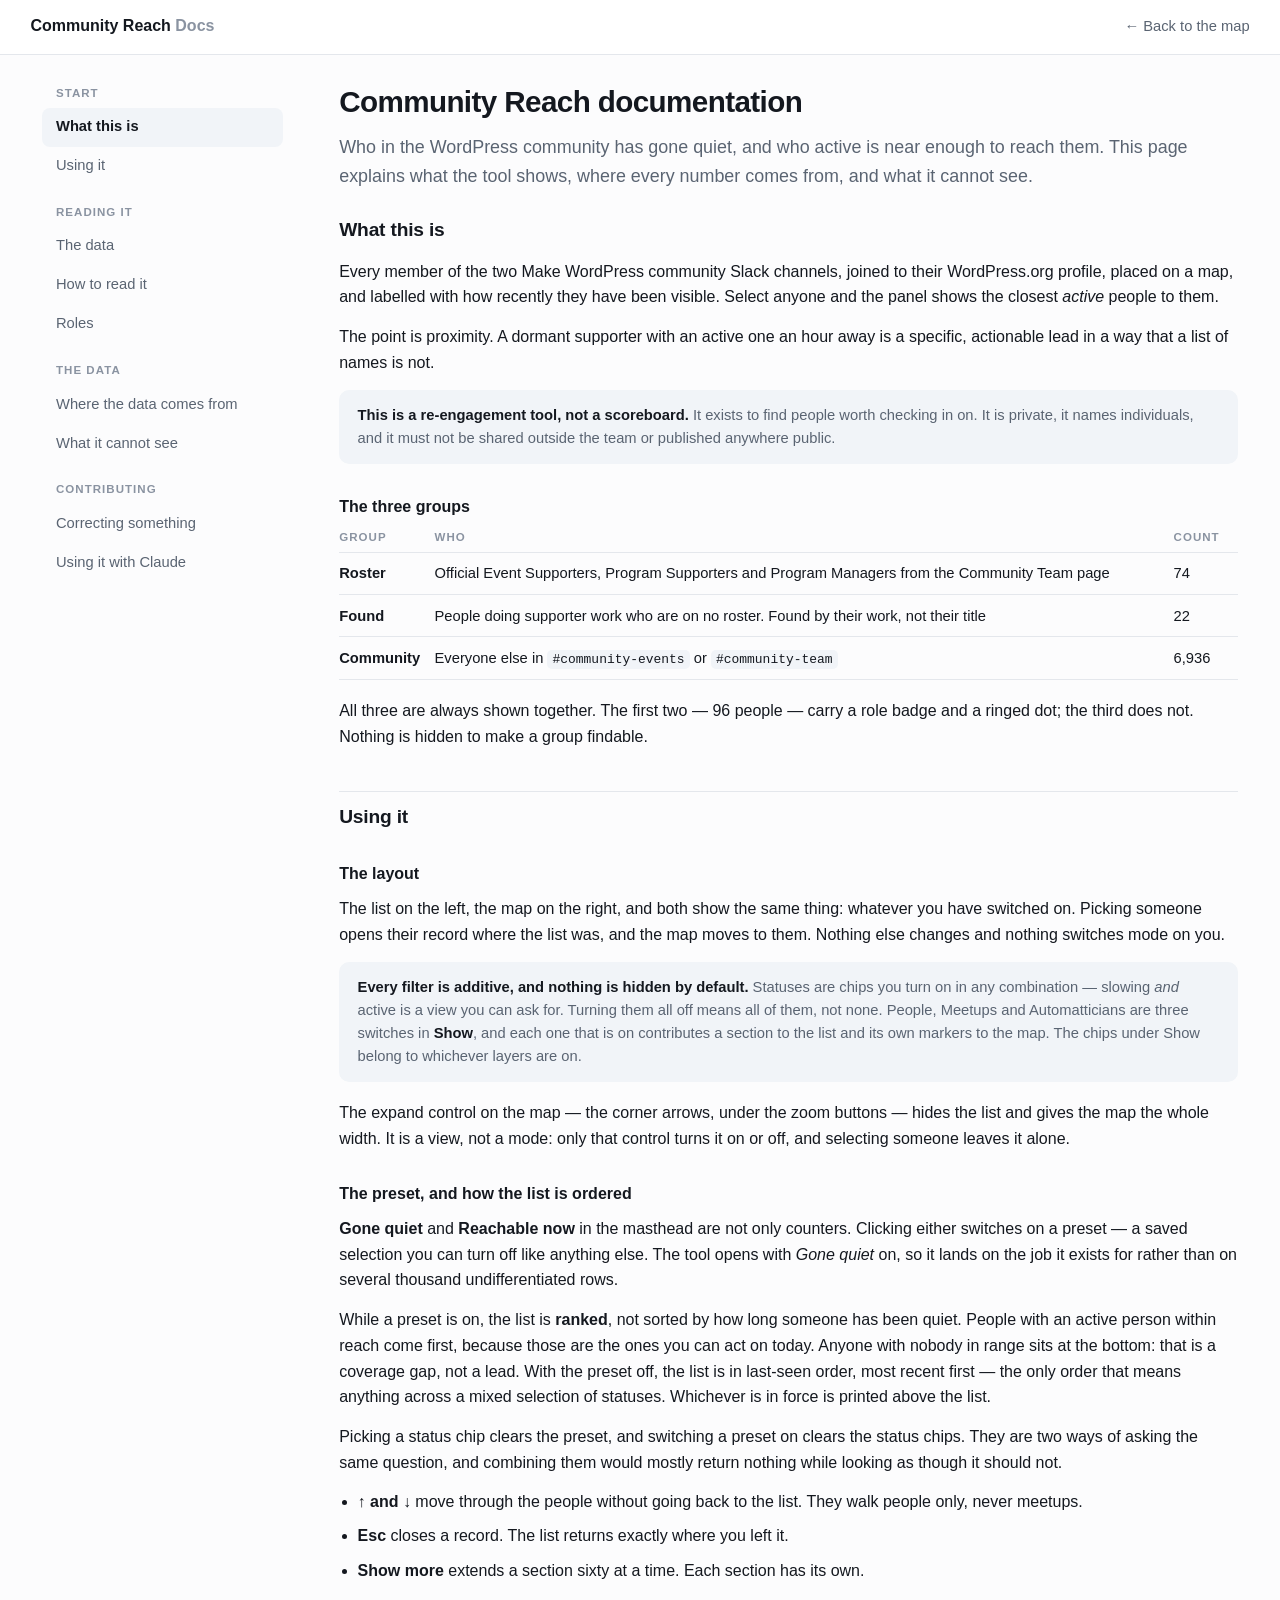
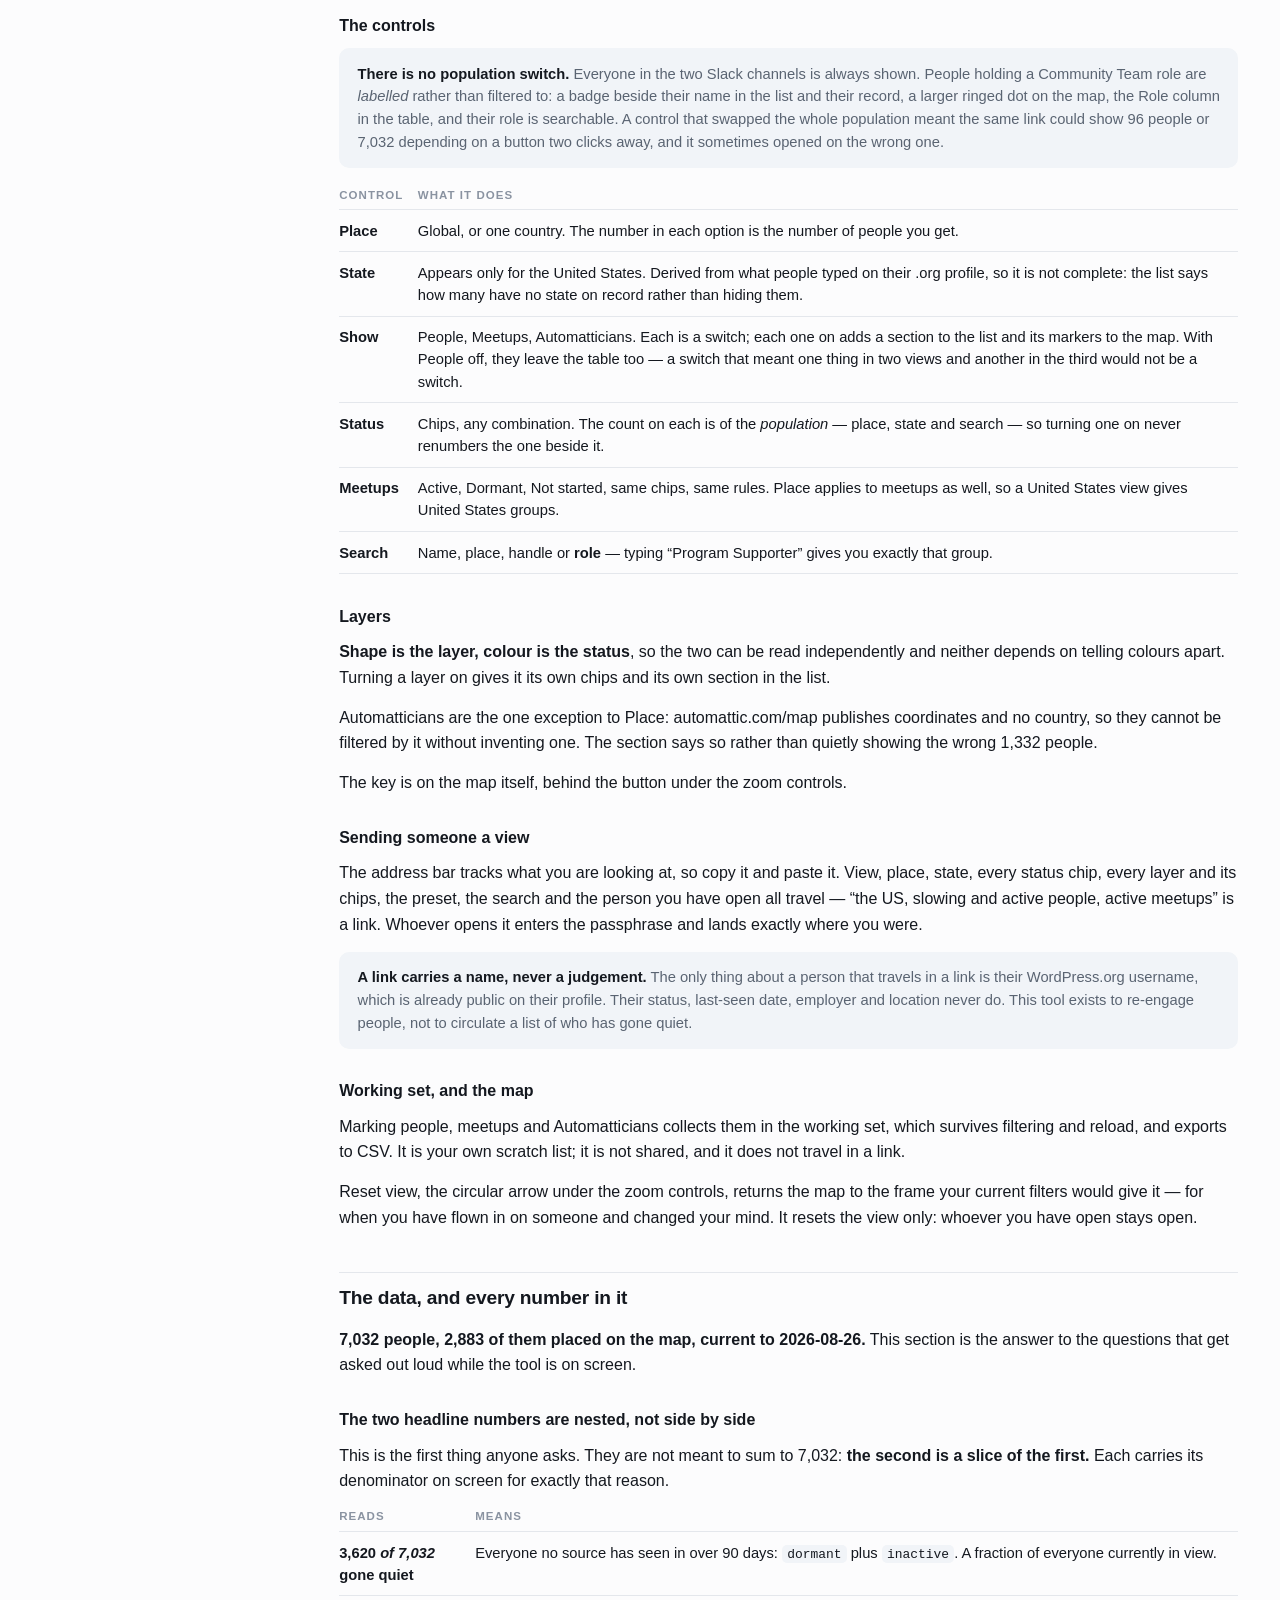
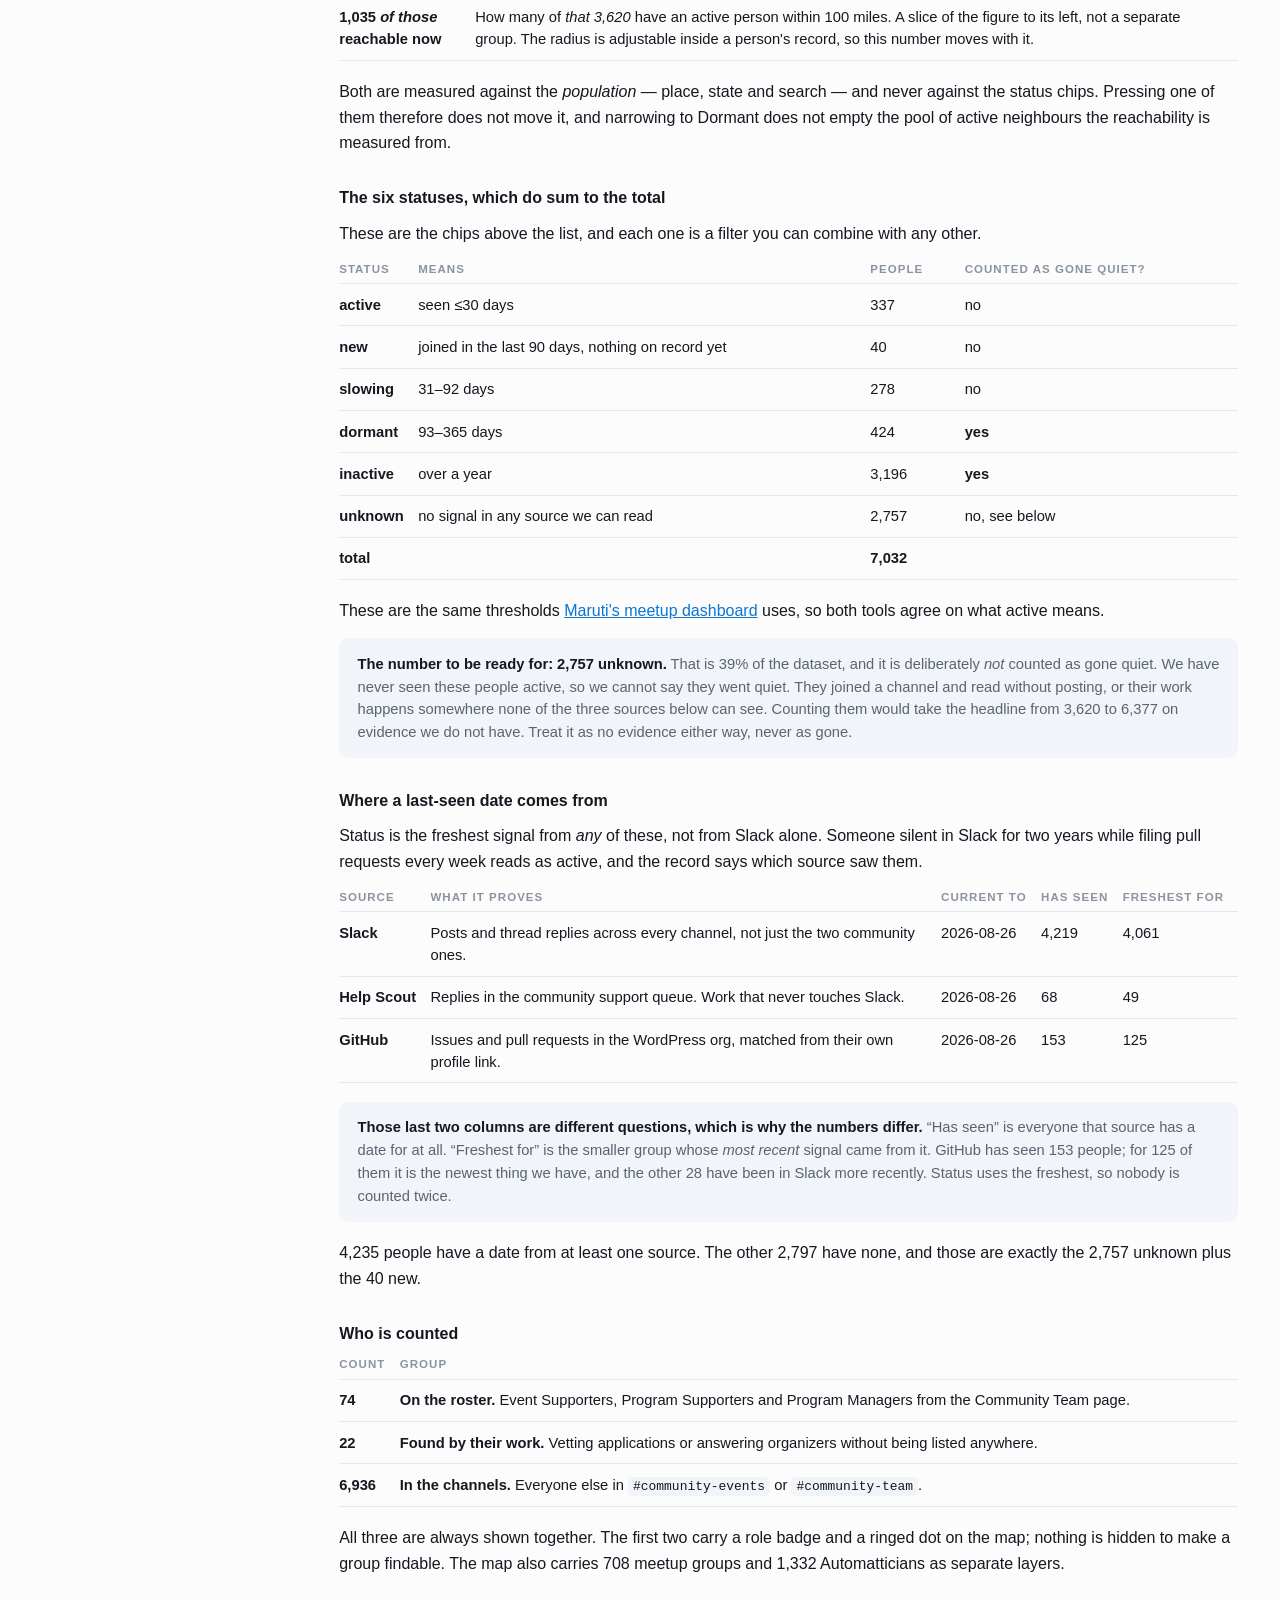
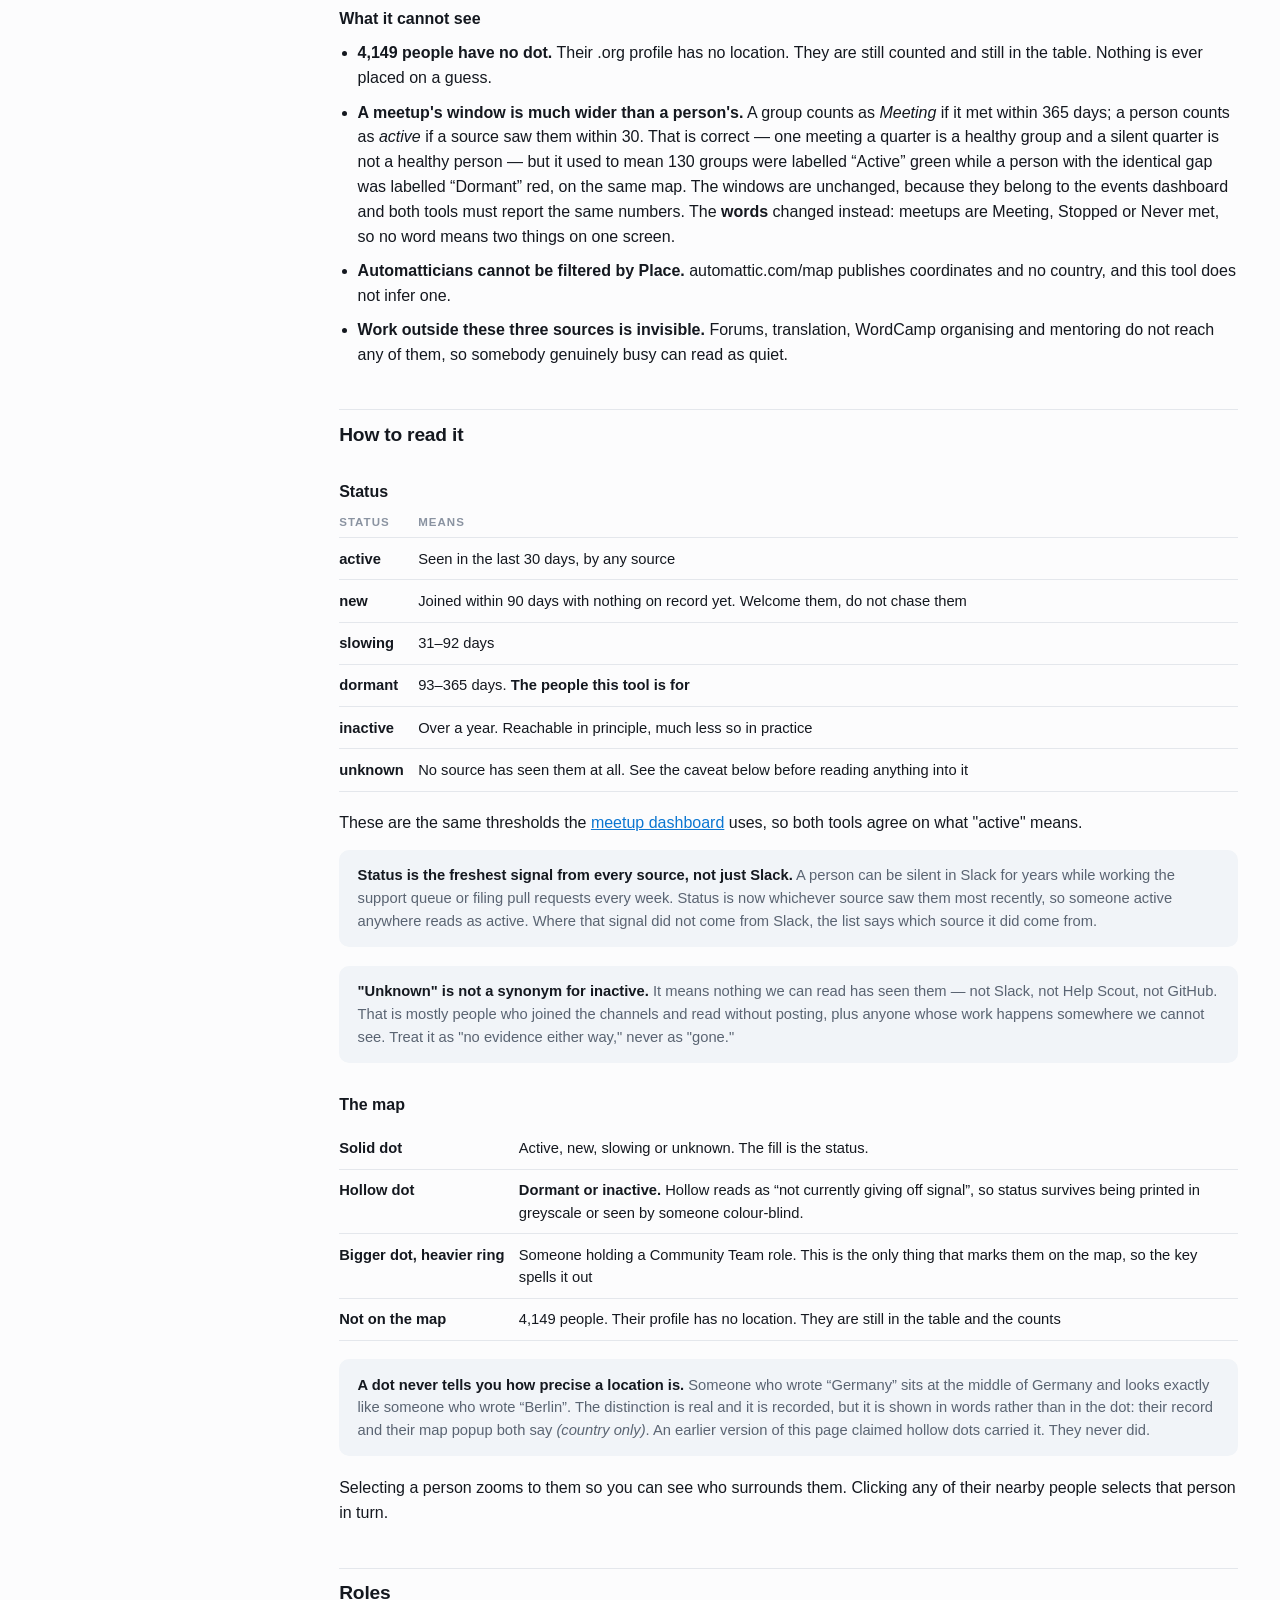
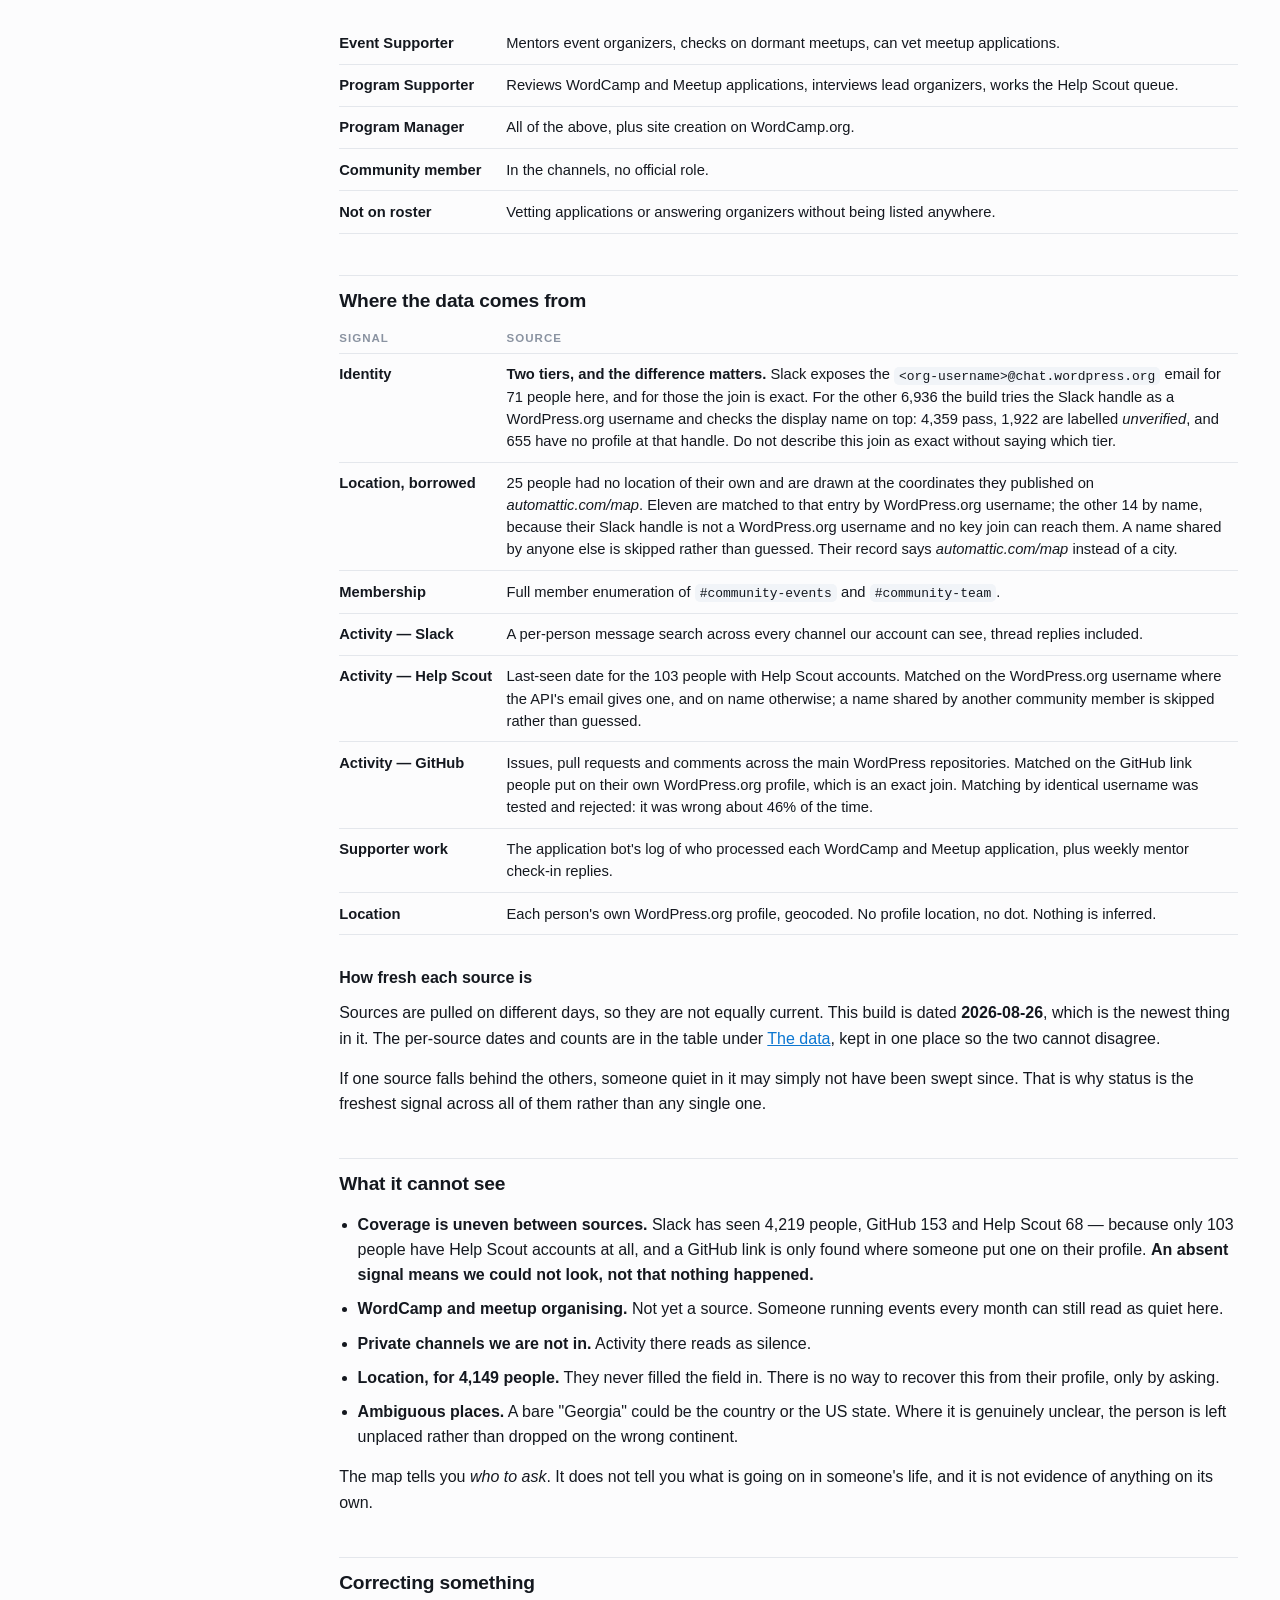
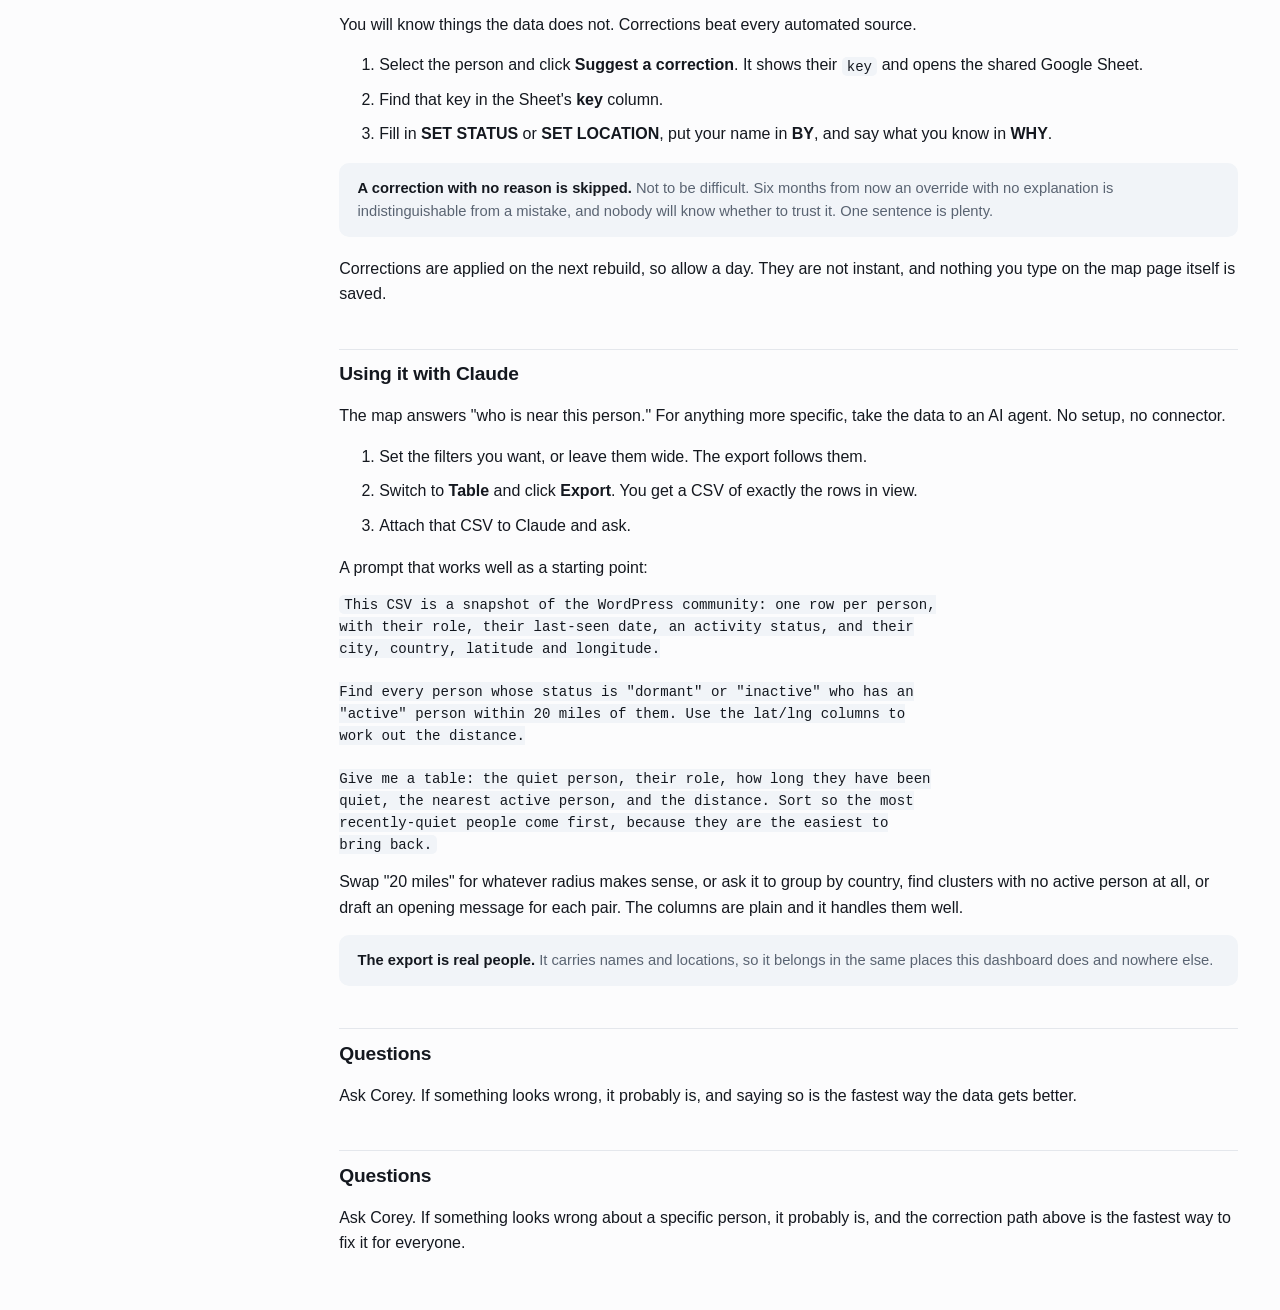
==== commit 21f4e266: "Place the Automatticians who published a location, and stop the map fighting the reader Someone in t" ====
--- a/about.html
+++ b/about.html
@@ -250,7 +250,7 @@
   its own chips and its own section in the list.</p>
   <p>Automatticians are the one exception to Place: automattic.com/map publishes
   coordinates and no country, so they cannot be filtered by it without inventing one. The
-  section says so rather than quietly showing the wrong 1,346 people.</p>
+  section says so rather than quietly showing the wrong 1,332 people.</p>
   <p>The key is on the map itself, behind the button under the zoom controls.</p>
 
   <h3>Sending someone a view</h3>
@@ -280,7 +280,7 @@
        data/people.json on each build; build_data.py prints which one has gone
        stale rather than silently letting it rot. -->
   <section id="data-note">
-  <p class="lead-sm"><strong>7,032 people, 2,858 of them placed on the map, current to
+  <p class="lead-sm"><strong>7,032 people, 2,883 of them placed on the map, current to
   2026-08-26.</strong> This section is the answer to the questions that get asked out loud
   while the tool is on screen.</p>
 
@@ -374,11 +374,11 @@
   </table>
   <p>All three are always shown together. The first two carry a role badge and a ringed dot
   on the map; nothing is hidden to make a group findable. The map also carries 708 meetup
-  groups and 1,346 Automatticians as separate layers.</p>
+  groups and 1,332 Automatticians as separate layers.</p>
 
   <h3>What it cannot see</h3>
   <ul>
-    <li><strong>4,174 people have no dot.</strong> Their .org profile has no location. They
+    <li><strong>4,149 people have no dot.</strong> Their .org profile has no location. They
       are still counted and still in the table. Nothing is ever placed on a guess.</li>
     <li><strong>A meetup's window is much wider than a person's.</strong> A group counts
       as <em>Meeting</em> if it met within 365 days; a person counts as <em>active</em> if
@@ -437,7 +437,7 @@
       greyscale or seen by someone colour-blind.</td></tr>
     <tr><td>Bigger dot, heavier ring</td><td>Someone holding a Community Team role. This
       is the only thing that marks them on the map, so the key spells it out</td></tr>
-    <tr><td>Not on the map</td><td>4,174 people. Their profile has no location. They are
+    <tr><td>Not on the map</td><td>4,149 people. Their profile has no location. They are
       still in the table and the counts</td></tr>
   </table>
   <div class="note">
@@ -465,9 +465,18 @@
 <h2 id="data">Where the data comes from</h2>
   <table>
     <tr><th>Signal</th><th>Source</th></tr>
-    <tr><td>Identity</td><td>A Make WP Slack account's email is
-      <code>&lt;org-username&gt;@chat.wordpress.org</code>, so the join between Slack and
-      WordPress.org is exact. No name matching, no guessing.</td></tr>
+    <tr><td>Identity</td><td><strong>Two tiers, and the difference matters.</strong>
+      Slack exposes the <code>&lt;org-username&gt;@chat.wordpress.org</code> email for 71
+      people here, and for those the join is exact. For the other 6,936 the build tries the
+      Slack handle as a WordPress.org username and checks the display name on top: 4,359
+      pass, 1,922 are labelled <em>unverified</em>, and 655 have no profile at that handle.
+      Do not describe this join as exact without saying which tier.</td></tr>
+    <tr><td>Location, borrowed</td><td>25 people had no location of their own and are
+      drawn at the coordinates they published on <em>automattic.com/map</em>. Eleven are
+      matched to that entry by WordPress.org username; the other 14 by name, because their
+      Slack handle is not a WordPress.org username and no key join can reach them. A name
+      shared by anyone else is skipped rather than guessed. Their record says
+      <em>automattic.com/map</em> instead of a city.</td></tr>
     <tr><td>Membership</td><td>Full member enumeration of
       <code>#community-events</code> and <code>#community-team</code>.</td></tr>
     <tr><td>Activity — Slack</td><td>A per-person message search across every channel our
@@ -503,7 +512,7 @@
     <li><strong>WordCamp and meetup organising.</strong> Not yet a source. Someone running
       events every month can still read as quiet here.</li>
     <li><strong>Private channels we are not in.</strong> Activity there reads as silence.</li>
-    <li><strong>Location, for 4,174 people.</strong> They never filled the field in. There is
+    <li><strong>Location, for 4,149 people.</strong> They never filled the field in. There is
       no way to recover this from their profile, only by asking.</li>
     <li><strong>Ambiguous places.</strong> A bare "Georgia" could be the country or the US
       state. Where it is genuinely unclear, the person is left unplaced rather than dropped
--- a/assets/css/app.css
+++ b/assets/css/app.css
@@ -535,13 +535,21 @@
    of quietly growing by 3px. Every layer must still set its own width/height --
    meetups and Automatticians once did not, which rendered them 0x0 and
    invisible while their clusters looked fine. */
-.pin { border: 0; cursor: pointer;
+/* A SHAPE'S ROTATION IS PART OF THE SHAPE, SO IT LIVES IN A VARIABLE.
+   Hover set `transform: scale(1.45)`, which is one property, so it REPLACED the
+   diamond's rotate(45deg) instead of adding to it. Hovering an Automattician
+   therefore un-rotated the marker to a square while the counter-rotated face
+   inside it swung to -45 degrees: the photo tilted on hover. Carrying the
+   rotation in a custom property means every transform rule composes with it and
+   no rule has to remember the others. */
+.pin { border: 0; cursor: pointer; --shape-rot: 0deg;
+       transform: rotate(var(--shape-rot));
        box-shadow: 0 0 0 1.5px rgba(255,255,255,.95),
                    0 0 0 3px rgba(16,24,40,.55),
                    0 1px 3px rgba(0,0,0,.35);
        transition: transform var(--m-fast-out), box-shadow var(--m-fast-out); }
-.leaflet-marker-icon:hover .pin { transform: scale(1.45); transition: transform var(--m-fast-in); }
-.leaflet-marker-icon:hover .pin.new { transform: scale(1.45) rotate(45deg); }
+.leaflet-marker-icon:hover .pin { transform: rotate(var(--shape-rot)) scale(1.45);
+                                  transition: transform var(--m-fast-in); }
 /* Shape means LAYER, colour means STATUS. Nothing else.
    This used to be muddled: "new" people were rotated squares (diamonds) and
    "slowing" people were squares, which is exactly what the Automattician and
@@ -705,9 +713,16 @@
   width: 100%; height: 100%; display: block; border-radius: inherit;
   object-fit: cover; background: var(--tint);
 }
-/* Diamond layer rotates the container, so the face is counter-rotated back to
-   upright -- otherwise every Automattician sits at 45 degrees. */
-.pin.has-avatar > img.counter-rot { transform: rotate(-45deg) scale(0.78); }
+/* THE FACE FILLS THE DIAMOND. IT IS NOT A SQUARE PARKED INSIDE ONE.
+   The container is a square rotated 45 degrees, so an upright photo has to be
+   counter-rotated to read as a face and then scaled by sqrt(2) to cover the
+   rotated box corner to corner, with the container clipping the overhang. The
+   old rule scaled DOWN to 0.78, which is why an Automattician read as a small
+   square photo floating in a diamond outline rather than a diamond portrait.
+   overflow:hidden clips descendants only: the status ring is a box-shadow drawn
+   outside the border box and is untouched by it. */
+.pin.has-avatar.diamond { overflow: hidden; }
+.pin.has-avatar.diamond > img { transform: rotate(-45deg) scale(1.4143); }
 
 /* Status ring on an avatar. Thicker than the plain-dot ring because it is
    competing with a photograph rather than a flat fill. */
@@ -726,7 +741,7 @@
    decided -- status rules must never touch border-radius or transform again. */
 .pin.circle  { border-radius: 50%; }
 .pin.square  { border-radius: 2px; }
-.pin.diamond { border-radius: 2px; transform: rotate(45deg); }
+.pin.diamond { border-radius: 2px; --shape-rot: 45deg; }
 .cluster.circle  { border-radius: 50%; }
 .cluster.square  { border-radius: 5px; }
 .cluster.diamond { border-radius: 4px; transform: rotate(45deg); }
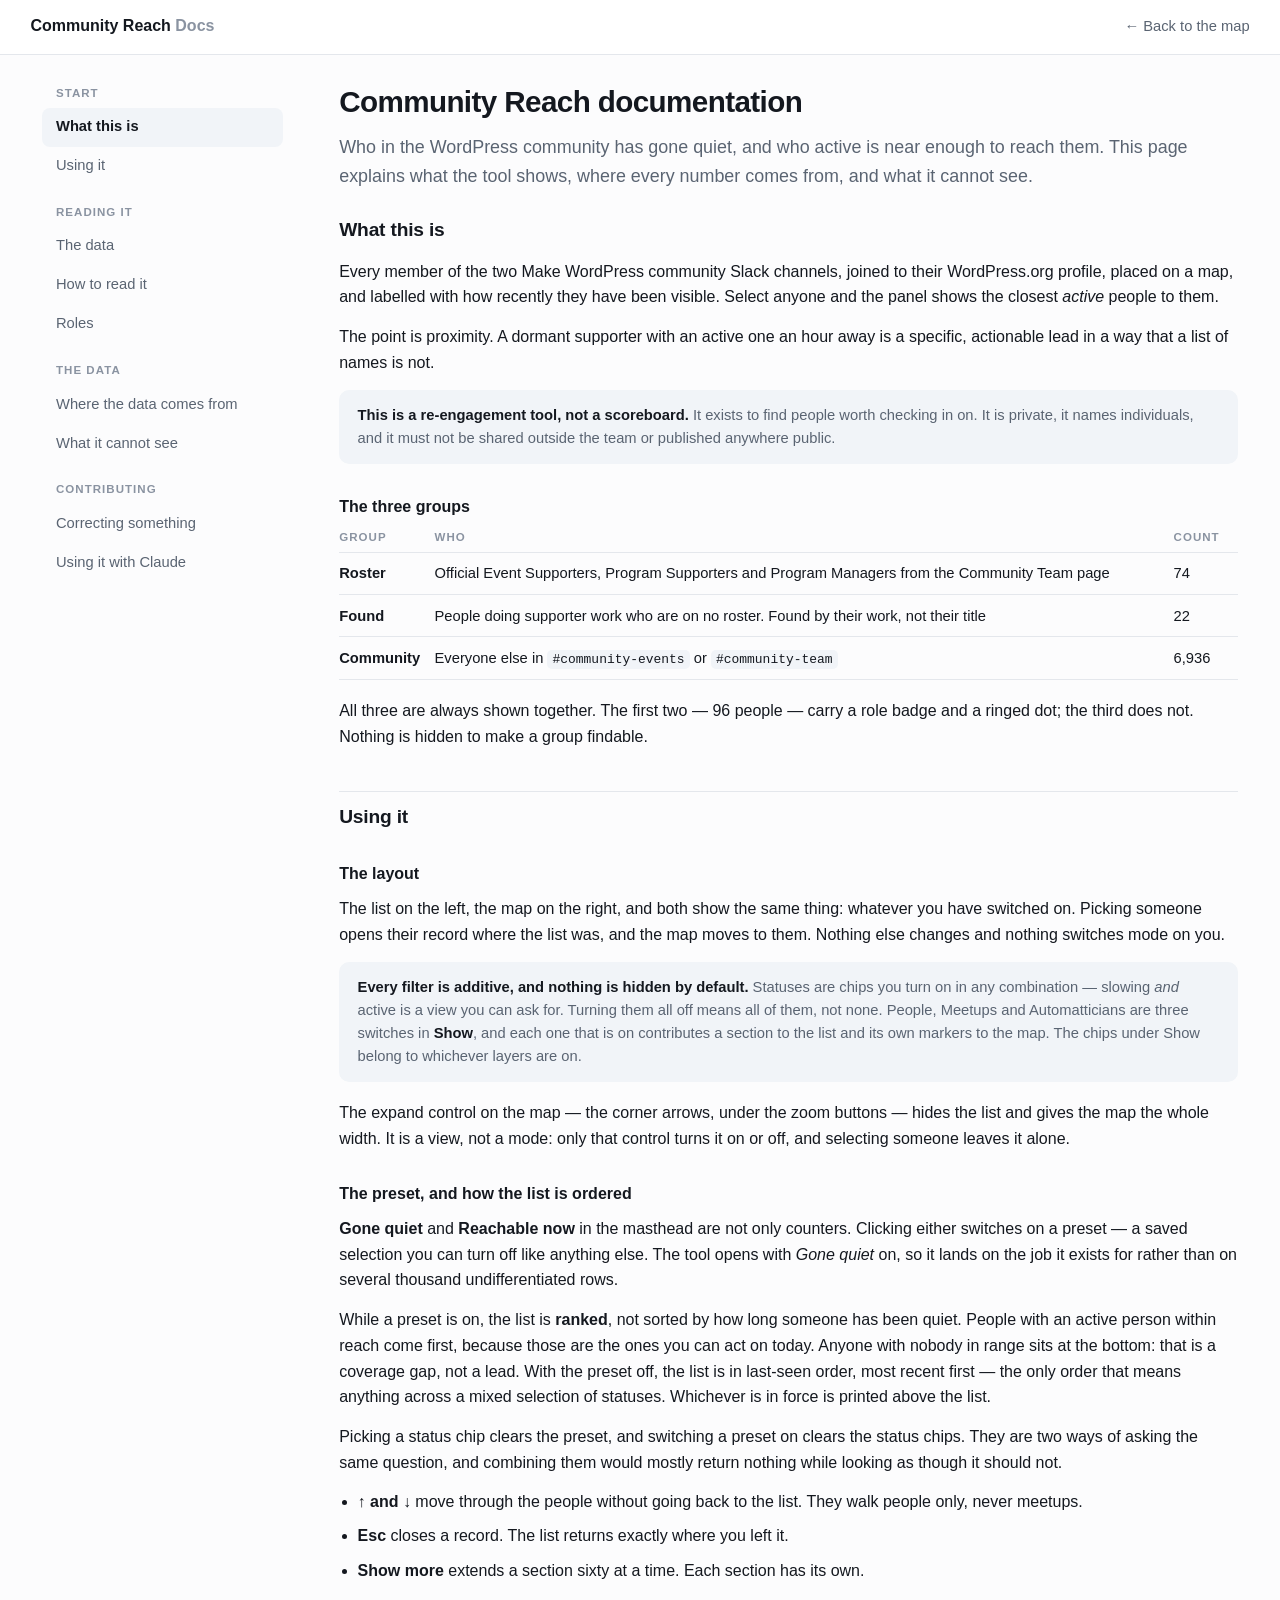
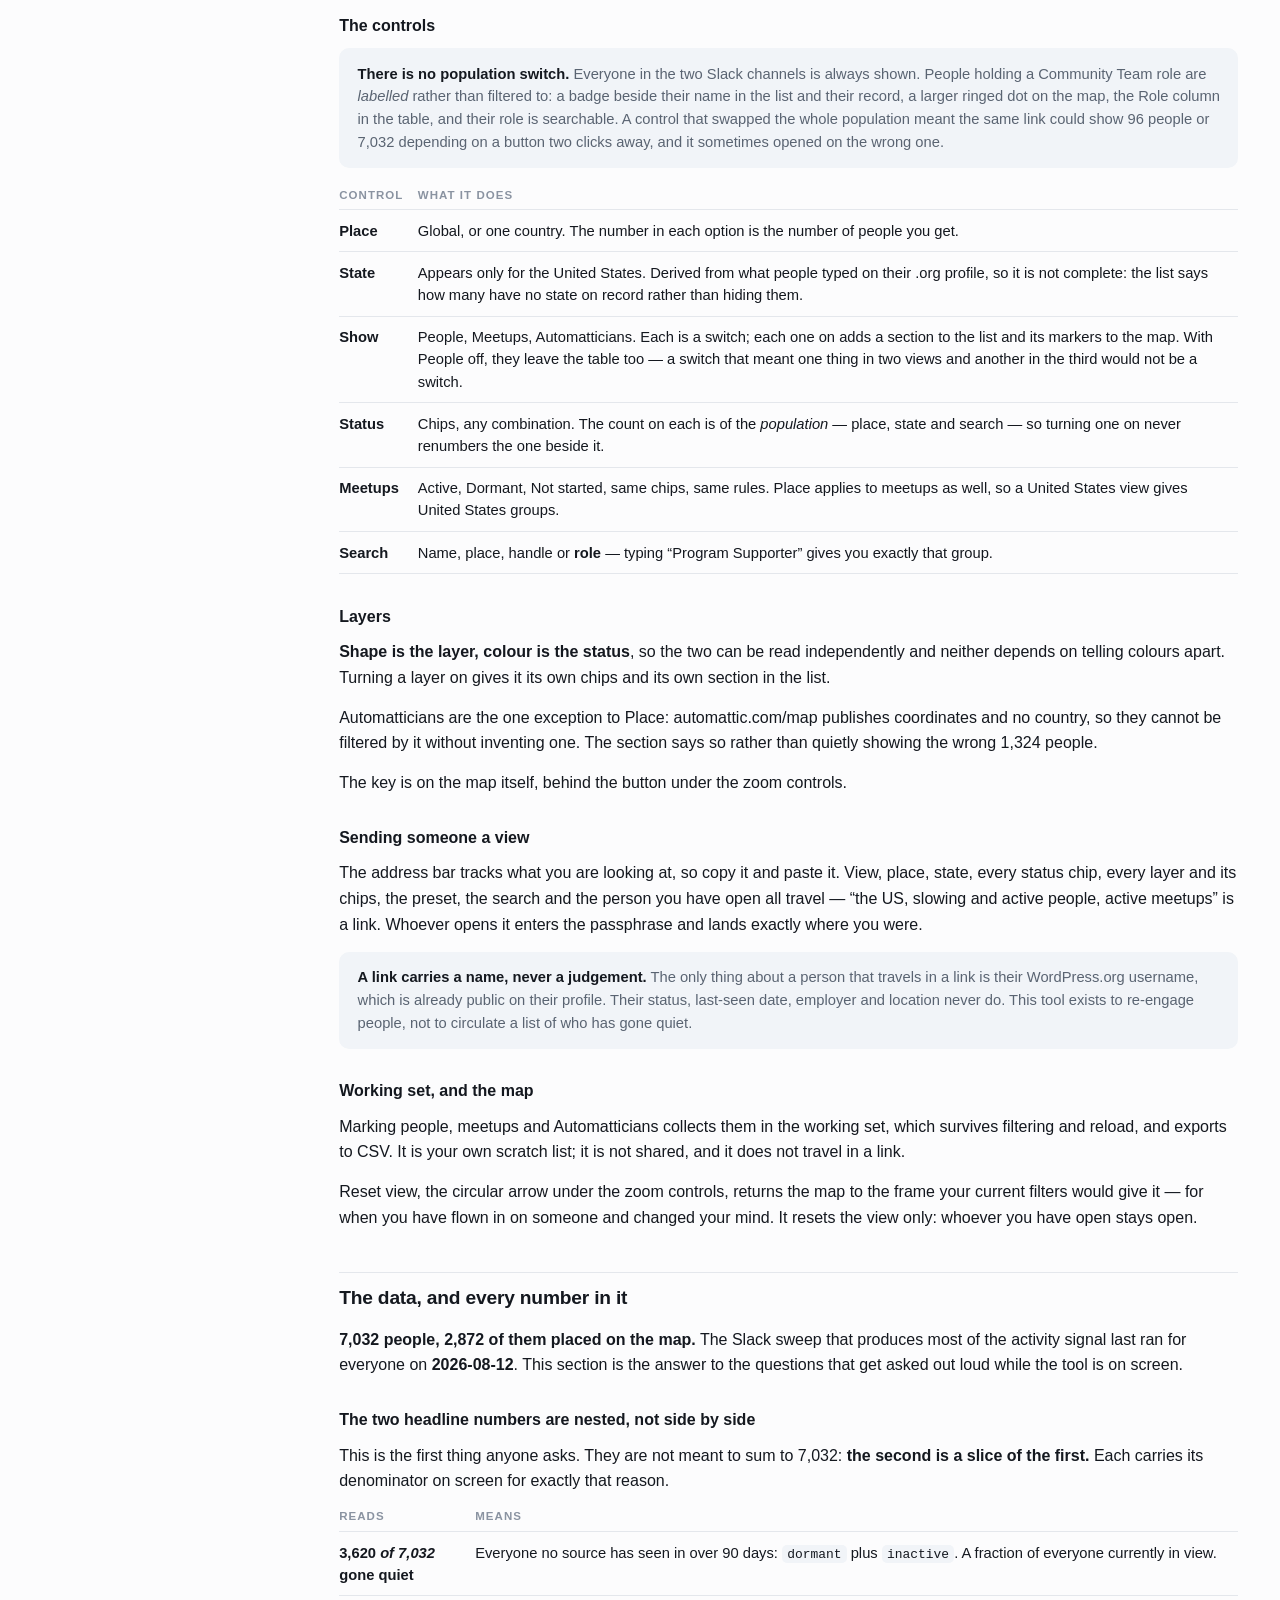
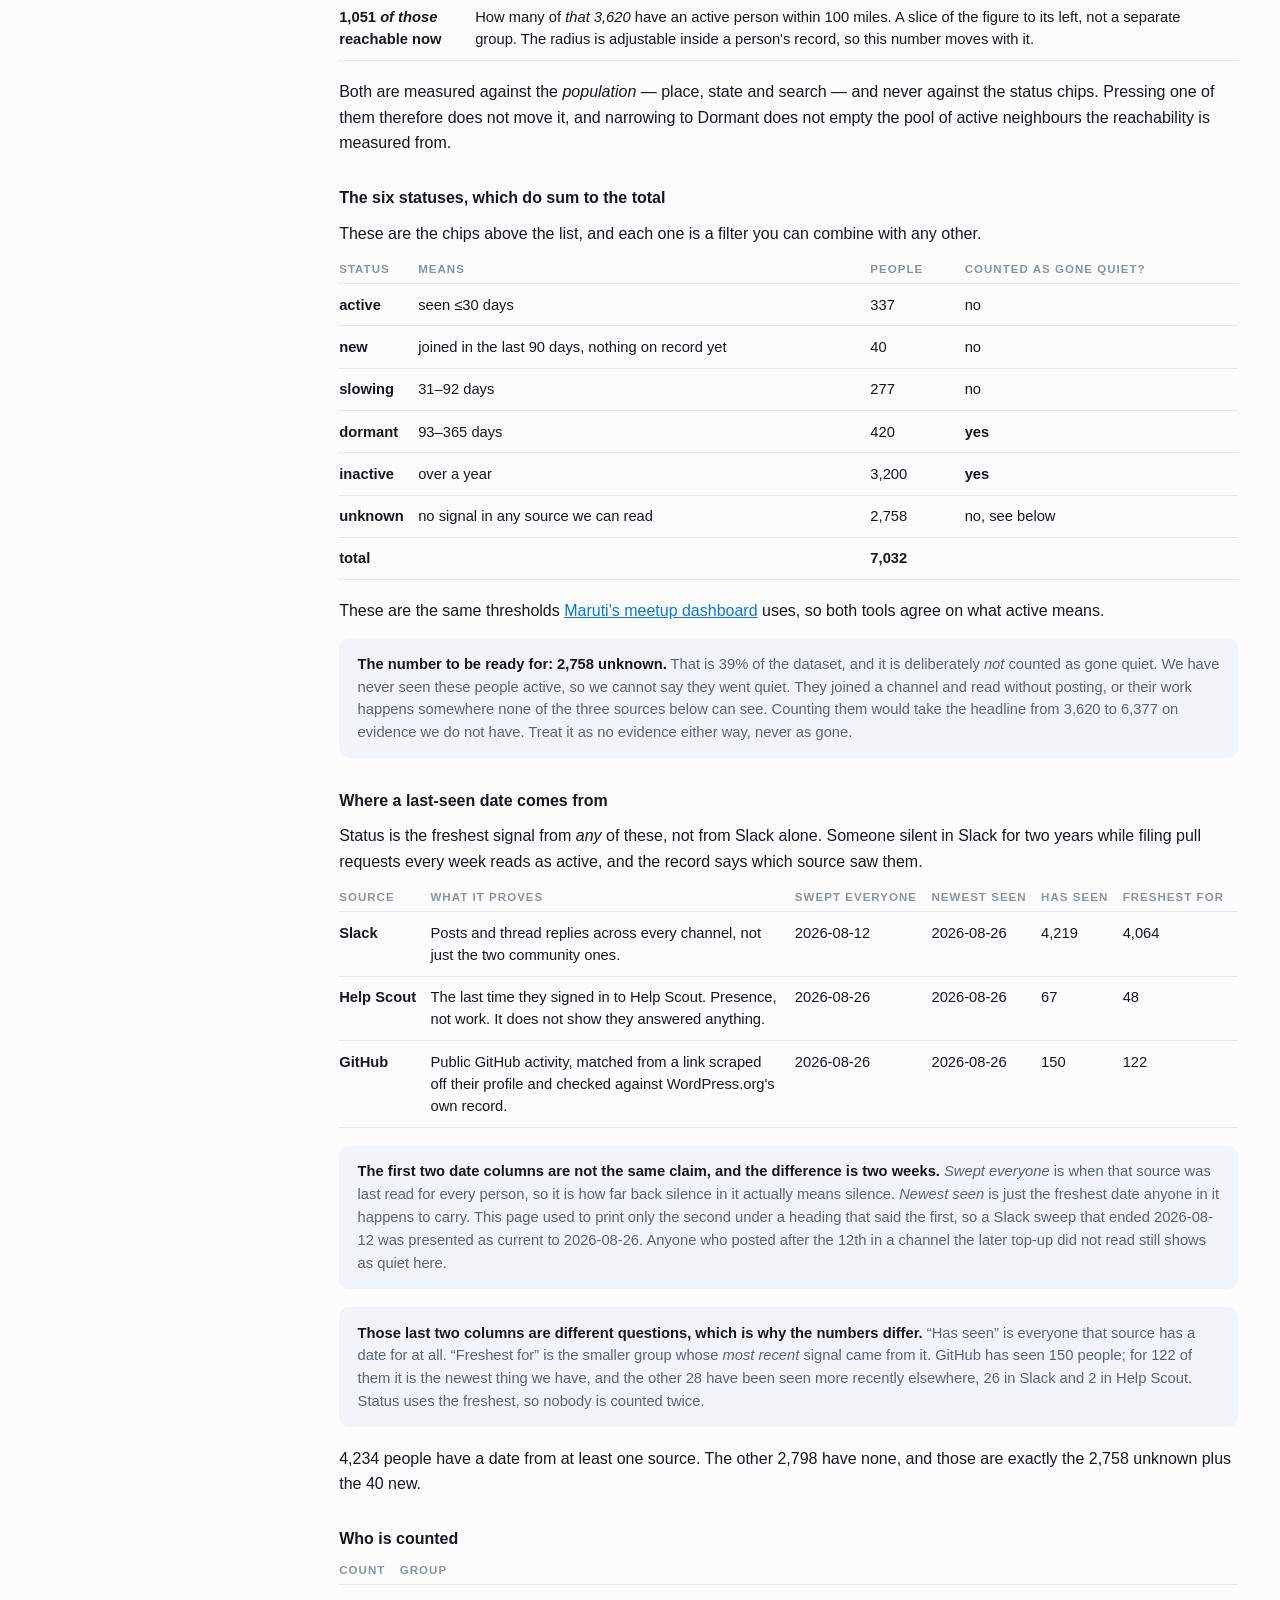
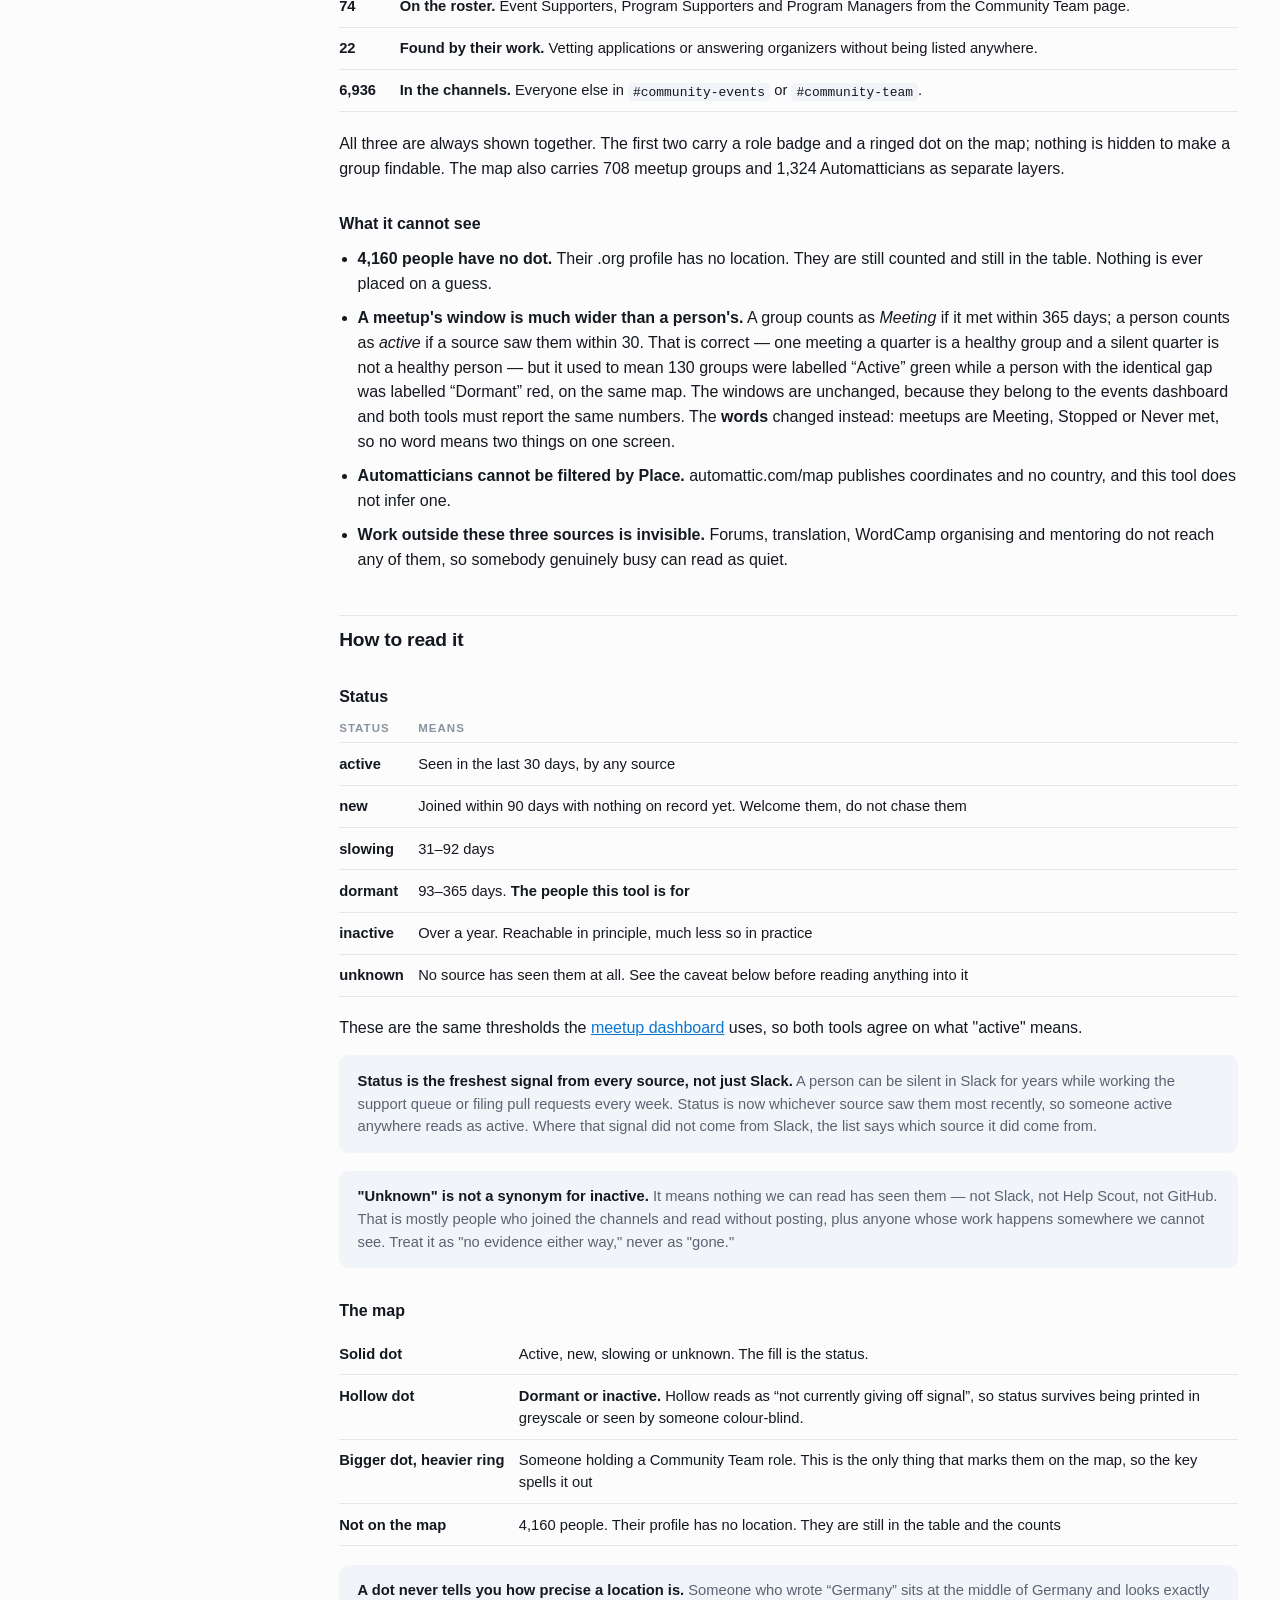
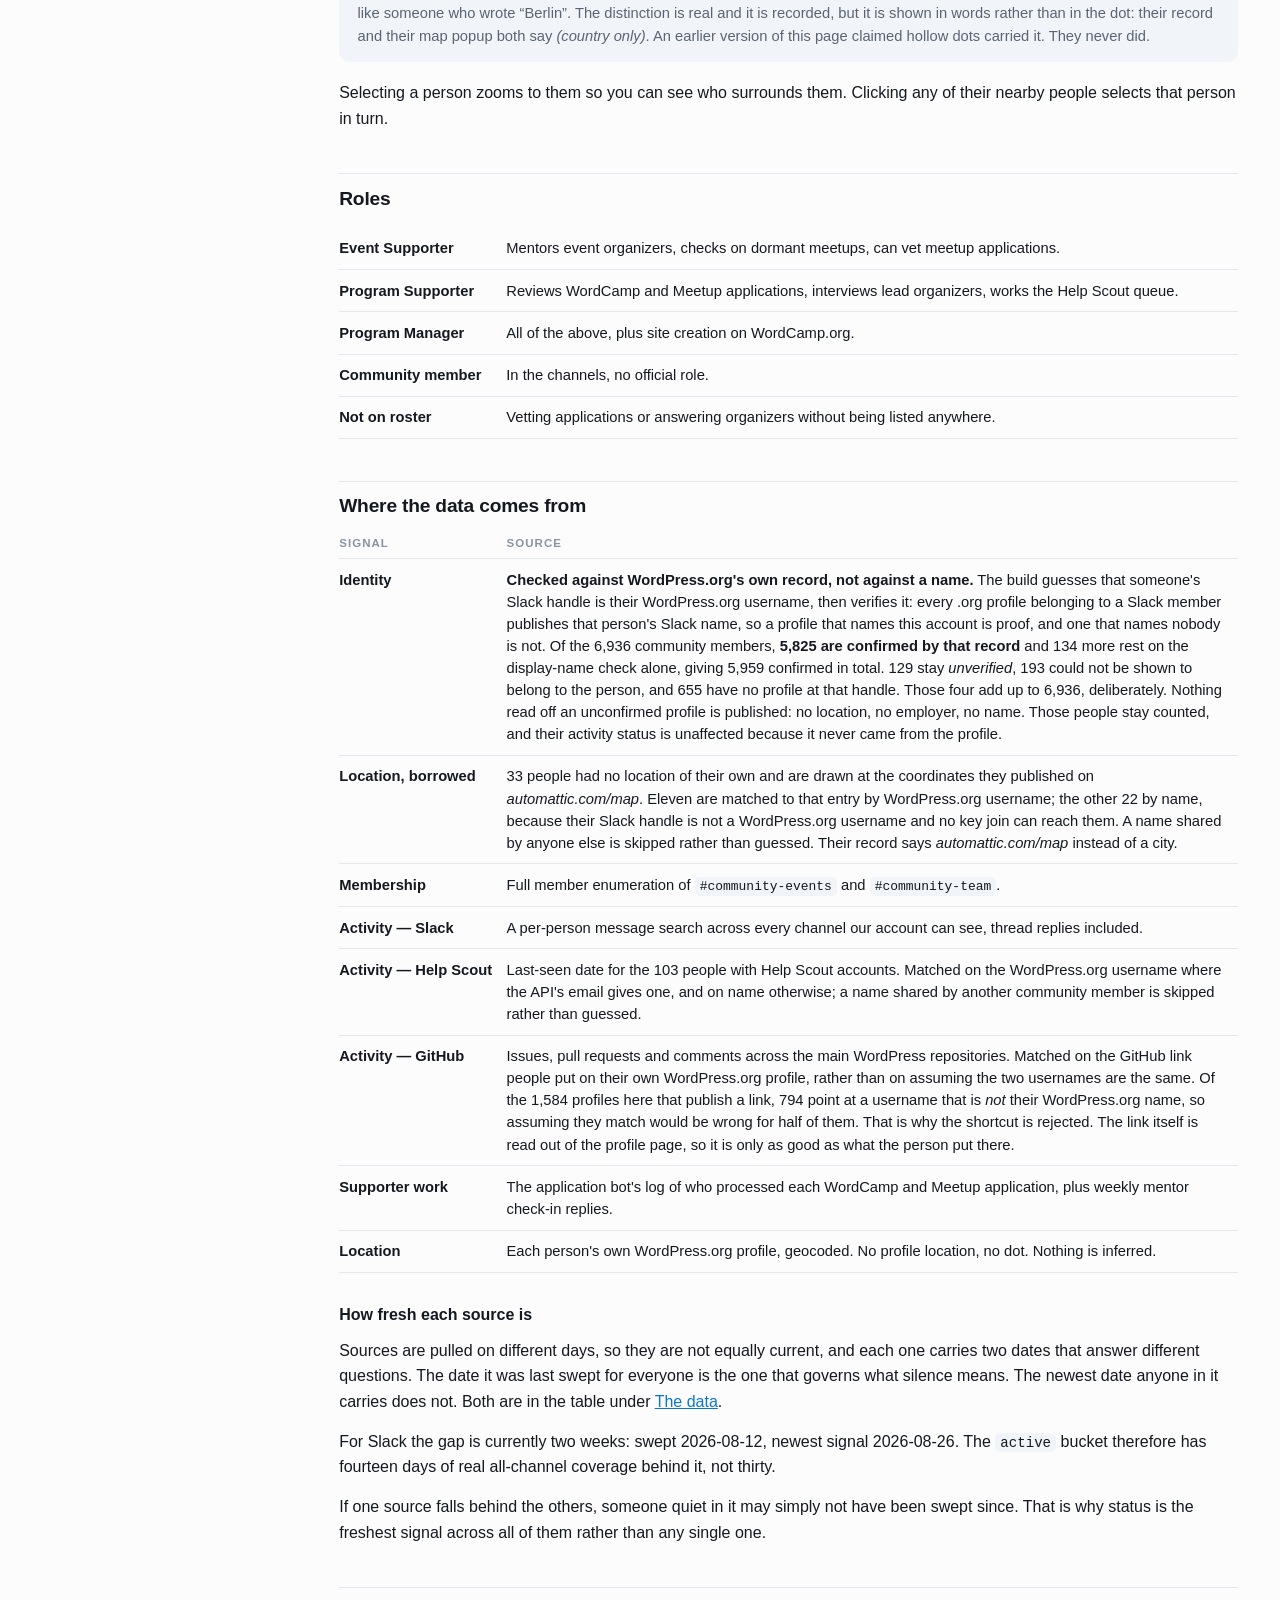
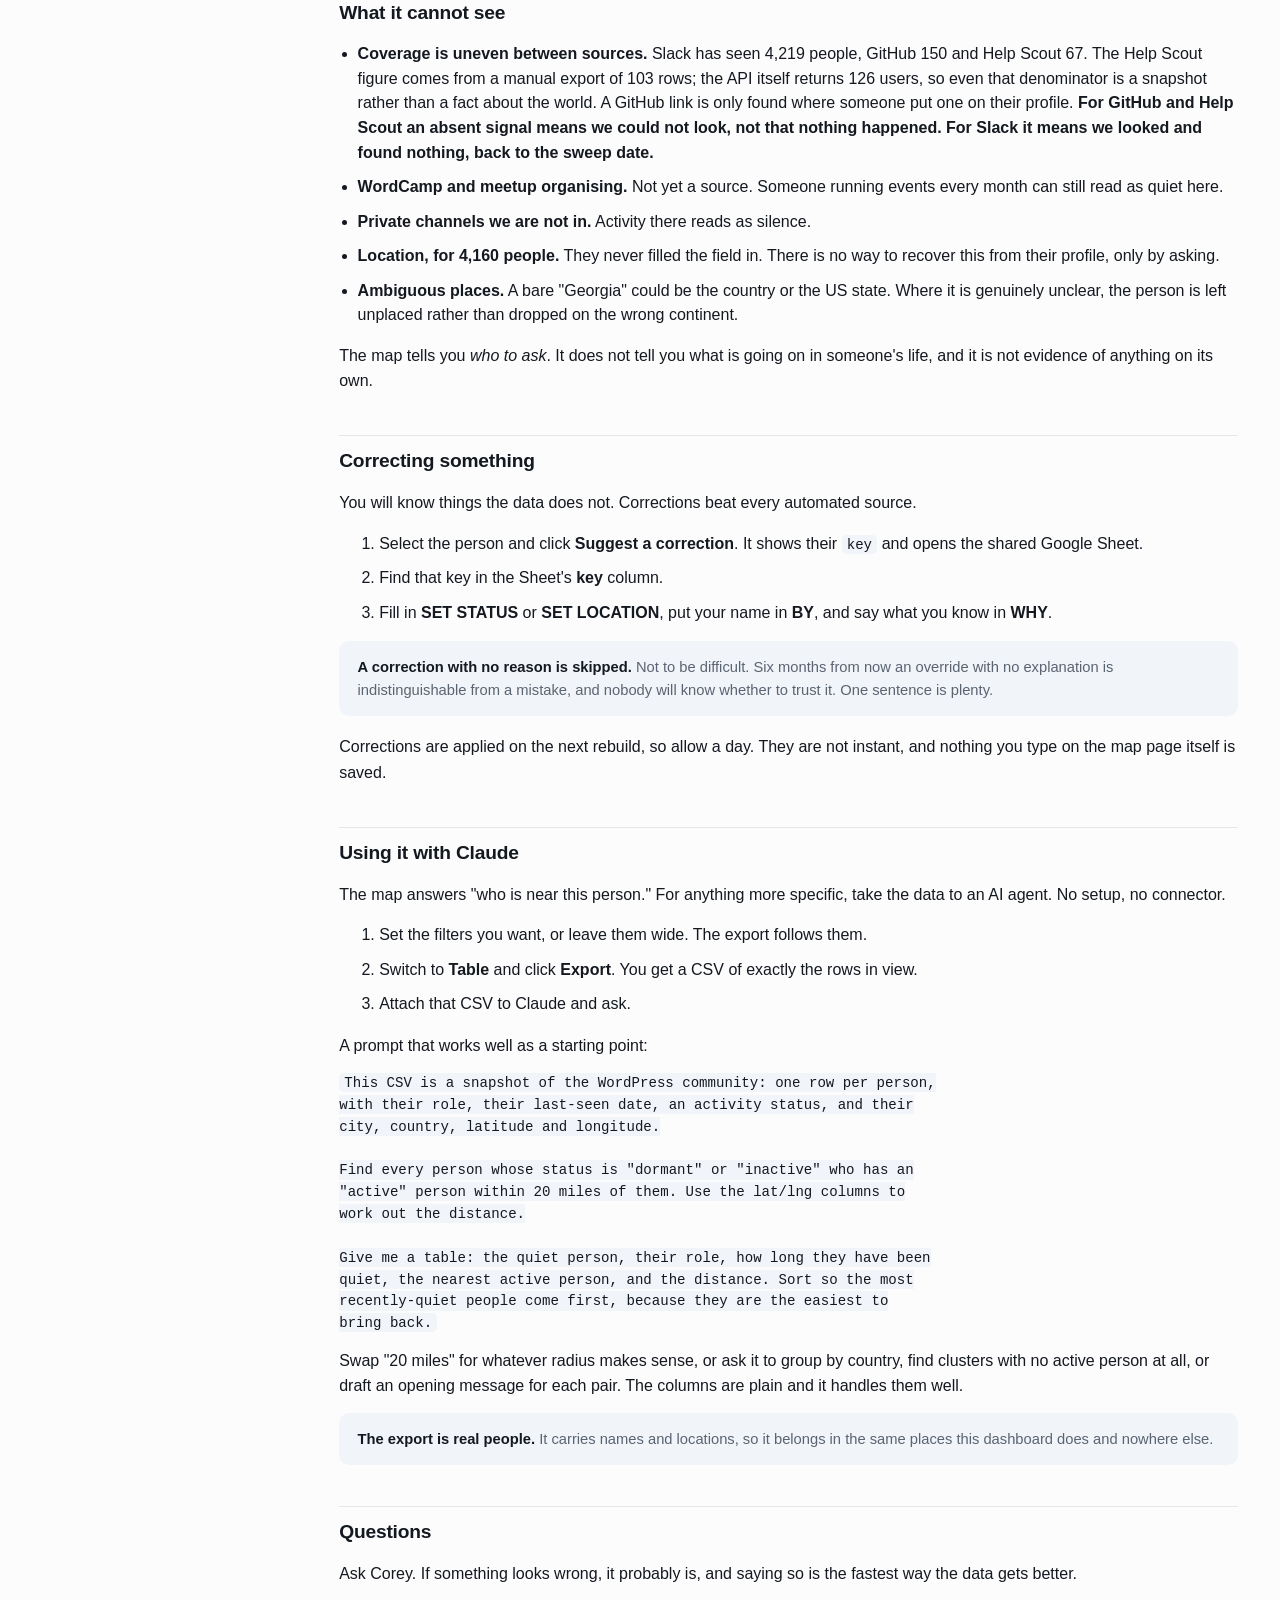
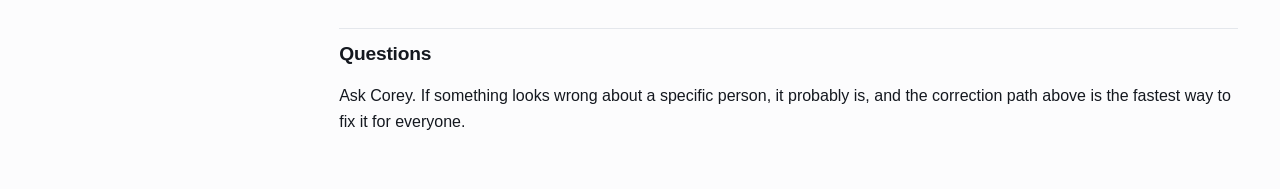
==== commit 378b8297: "Identity verified against WordPress.org's own record, and the data note corrected The join guessed: " ====
--- a/about.html
+++ b/about.html
@@ -250,7 +250,7 @@
   its own chips and its own section in the list.</p>
   <p>Automatticians are the one exception to Place: automattic.com/map publishes
   coordinates and no country, so they cannot be filtered by it without inventing one. The
-  section says so rather than quietly showing the wrong 1,332 people.</p>
+  section says so rather than quietly showing the wrong 1,324 people.</p>
   <p>The key is on the map itself, behind the button under the zoom controls.</p>
 
   <h3>Sending someone a view</h3>
@@ -280,9 +280,10 @@
        data/people.json on each build; build_data.py prints which one has gone
        stale rather than silently letting it rot. -->
   <section id="data-note">
-  <p class="lead-sm"><strong>7,032 people, 2,883 of them placed on the map, current to
-  2026-08-26.</strong> This section is the answer to the questions that get asked out loud
-  while the tool is on screen.</p>
+  <p class="lead-sm"><strong>7,032 people, 2,872 of them placed on the map.</strong>
+  The Slack sweep that produces most of the activity signal last ran for everyone on
+  <strong>2026-08-12</strong>. This section is the answer to the questions that get asked
+  out loud while the tool is on screen.</p>
 
   <h3>The two headline numbers are nested, not side by side</h3>
   <p>This is the first thing anyone asks. They are not meant to sum to 7,032:
@@ -293,7 +294,7 @@
     <tr><td class="wrap-first">3,620 <em>of 7,032</em><br>gone quiet</td>
       <td>Everyone no source has seen in over 90 days: <code>dormant</code> plus
       <code>inactive</code>. A fraction of everyone currently in view.</td></tr>
-    <tr><td class="wrap-first">1,035 <em>of those</em><br>reachable now</td>
+    <tr><td class="wrap-first">1,051 <em>of those</em><br>reachable now</td>
       <td>How many of <em>that 3,620</em> have an active person within 100 miles. A slice
       of the figure to its left, not a separate group. The radius is adjustable inside a
       person's record, so this number moves with it.</td></tr>
@@ -311,13 +312,13 @@
     <tr><td>active</td><td>seen ≤30 days</td><td class="tabular">337</td><td>no</td></tr>
     <tr><td>new</td><td>joined in the last 90 days, nothing on record yet</td>
       <td class="tabular">40</td><td>no</td></tr>
-    <tr><td>slowing</td><td>31–92 days</td><td class="tabular">278</td><td>no</td></tr>
-    <tr><td>dormant</td><td>93–365 days</td><td class="tabular">424</td>
+    <tr><td>slowing</td><td>31–92 days</td><td class="tabular">277</td><td>no</td></tr>
+    <tr><td>dormant</td><td>93–365 days</td><td class="tabular">420</td>
       <td><strong>yes</strong></td></tr>
-    <tr><td>inactive</td><td>over a year</td><td class="tabular">3,196</td>
+    <tr><td>inactive</td><td>over a year</td><td class="tabular">3,200</td>
       <td><strong>yes</strong></td></tr>
     <tr><td>unknown</td><td>no signal in any source we can read</td>
-      <td class="tabular">2,757</td><td>no, see below</td></tr>
+      <td class="tabular">2,758</td><td>no, see below</td></tr>
     <tr><td><strong>total</strong></td><td></td>
       <td class="tabular"><strong>7,032</strong></td><td></td></tr>
   </table>
@@ -326,7 +327,7 @@
   meetup dashboard</a> uses, so both tools agree on what active means.</p>
 
   <div class="note">
-    <strong>The number to be ready for: 2,757 unknown.</strong> That is 39% of the dataset,
+    <strong>The number to be ready for: 2,758 unknown.</strong> That is 39% of the dataset,
     and it is deliberately <em>not</em> counted as gone quiet. We have never seen these
     people active, so we cannot say they went quiet. They joined a channel and read without
     posting, or their work happens somewhere none of the three sources below can see.
@@ -339,28 +340,41 @@
   silent in Slack for two years while filing pull requests every week reads as active, and
   the record says which source saw them.</p>
   <table>
-    <tr><th>Source</th><th>What it proves</th><th>Current to</th><th>Has seen</th>
-      <th>Freshest for</th></tr>
+    <tr><th>Source</th><th>What it proves</th><th>Swept everyone</th><th>Newest seen</th>
+      <th>Has seen</th><th>Freshest for</th></tr>
     <tr><td><strong>Slack</strong></td><td>Posts and thread replies across every channel,
-      not just the two community ones.</td><td class="tabular">2026-08-26</td>
-      <td class="tabular">4,219</td><td class="tabular">4,061</td></tr>
-    <tr><td><strong>Help Scout</strong></td><td>Replies in the community support queue.
-      Work that never touches Slack.</td><td class="tabular">2026-08-26</td>
-      <td class="tabular">68</td><td class="tabular">49</td></tr>
-    <tr><td><strong>GitHub</strong></td><td>Issues and pull requests in the WordPress org,
-      matched from their own profile link.</td><td class="tabular">2026-08-26</td>
-      <td class="tabular">153</td><td class="tabular">125</td></tr>
-  </table>
+      not just the two community ones.</td><td class="tabular">2026-08-12</td>
+      <td class="tabular">2026-08-26</td>
+      <td class="tabular">4,219</td><td class="tabular">4,064</td></tr>
+    <tr><td><strong>Help Scout</strong></td><td>The last time they signed in to Help Scout.
+      Presence, not work. It does not show they answered anything.</td>
+      <td class="tabular">2026-08-26</td><td class="tabular">2026-08-26</td>
+      <td class="tabular">67</td><td class="tabular">48</td></tr>
+    <tr><td><strong>GitHub</strong></td><td>Public GitHub activity, matched from a link
+      scraped off their profile and checked against WordPress.org's own record.</td>
+      <td class="tabular">2026-08-26</td><td class="tabular">2026-08-26</td>
+      <td class="tabular">150</td><td class="tabular">122</td></tr>
+  </table>
+  <div class="note">
+    <strong>The first two date columns are not the same claim, and the difference is
+    two weeks.</strong> <em>Swept everyone</em> is when that source was last read for
+    every person, so it is how far back silence in it actually means silence.
+    <em>Newest seen</em> is just the freshest date anyone in it happens to carry. This
+    page used to print only the second under a heading that said the first, so a
+    Slack sweep that ended 2026-08-12 was presented as current to 2026-08-26. Anyone
+    who posted after the 12th in a channel the later top-up did not read still shows
+    as quiet here.
+  </div>
   <div class="note">
     <strong>Those last two columns are different questions, which is why the numbers
     differ.</strong> “Has seen” is everyone that source has a date for at all.
     “Freshest for” is the smaller group whose <em>most recent</em> signal came from
-    it. GitHub has seen 153 people; for 125 of them it is the newest thing we have, and the
-    other 28 have been in Slack more recently. Status uses the freshest, so nobody is
+    it. GitHub has seen 150 people; for 122 of them it is the newest thing we have, and the
+    other 28 have been seen more recently elsewhere, 26 in Slack and 2 in Help Scout. Status uses the freshest, so nobody is
     counted twice.
   </div>
-  <p>4,235 people have a date from at least one source. The other 2,797 have none, and those
-  are exactly the 2,757 unknown plus the 40 new.</p>
+  <p>4,234 people have a date from at least one source. The other 2,798 have none, and those
+  are exactly the 2,758 unknown plus the 40 new.</p>
 
   <h3>Who is counted</h3>
   <table>
@@ -374,11 +388,11 @@
   </table>
   <p>All three are always shown together. The first two carry a role badge and a ringed dot
   on the map; nothing is hidden to make a group findable. The map also carries 708 meetup
-  groups and 1,332 Automatticians as separate layers.</p>
+  groups and 1,324 Automatticians as separate layers.</p>
 
   <h3>What it cannot see</h3>
   <ul>
-    <li><strong>4,149 people have no dot.</strong> Their .org profile has no location. They
+    <li><strong>4,160 people have no dot.</strong> Their .org profile has no location. They
       are still counted and still in the table. Nothing is ever placed on a guess.</li>
     <li><strong>A meetup's window is much wider than a person's.</strong> A group counts
       as <em>Meeting</em> if it met within 365 days; a person counts as <em>active</em> if
@@ -437,7 +451,7 @@
       greyscale or seen by someone colour-blind.</td></tr>
     <tr><td>Bigger dot, heavier ring</td><td>Someone holding a Community Team role. This
       is the only thing that marks them on the map, so the key spells it out</td></tr>
-    <tr><td>Not on the map</td><td>4,149 people. Their profile has no location. They are
+    <tr><td>Not on the map</td><td>4,160 people. Their profile has no location. They are
       still in the table and the counts</td></tr>
   </table>
   <div class="note">
@@ -465,15 +479,20 @@
 <h2 id="data">Where the data comes from</h2>
   <table>
     <tr><th>Signal</th><th>Source</th></tr>
-    <tr><td>Identity</td><td><strong>Two tiers, and the difference matters.</strong>
-      Slack exposes the <code>&lt;org-username&gt;@chat.wordpress.org</code> email for 71
-      people here, and for those the join is exact. For the other 6,936 the build tries the
-      Slack handle as a WordPress.org username and checks the display name on top: 4,359
-      pass, 1,922 are labelled <em>unverified</em>, and 655 have no profile at that handle.
-      Do not describe this join as exact without saying which tier.</td></tr>
-    <tr><td>Location, borrowed</td><td>25 people had no location of their own and are
+    <tr><td>Identity</td><td><strong>Checked against WordPress.org's own record, not
+      against a name.</strong> The build guesses that someone's Slack handle is their
+      WordPress.org username, then verifies it: every .org profile belonging to a Slack
+      member publishes that person's Slack name, so a profile that names this account is
+      proof, and one that names nobody is not. Of the 6,936 community members,
+      <strong>5,825 are confirmed by that record</strong> and 134 more rest on the
+      display-name check alone, giving 5,959 confirmed in total. 129 stay
+      <em>unverified</em>, 193 could not be shown to belong to the person, and 655 have no
+      profile at that handle. Those four add up to 6,936, deliberately. Nothing read off an unconfirmed profile is published: no location, no
+      employer, no name. Those people stay counted, and their activity status is unaffected
+      because it never came from the profile.</td></tr>
+    <tr><td>Location, borrowed</td><td>33 people had no location of their own and are
       drawn at the coordinates they published on <em>automattic.com/map</em>. Eleven are
-      matched to that entry by WordPress.org username; the other 14 by name, because their
+      matched to that entry by WordPress.org username; the other 22 by name, because their
       Slack handle is not a WordPress.org username and no key join can reach them. A name
       shared by anyone else is skipped rather than guessed. Their record says
       <em>automattic.com/map</em> instead of a city.</td></tr>
@@ -487,8 +506,11 @@
       guessed.</td></tr>
     <tr><td>Activity — GitHub</td><td>Issues, pull requests and comments across the main
       WordPress repositories. Matched on the GitHub link people put on their own
-      WordPress.org profile, which is an exact join. Matching by identical username was
-      tested and rejected: it was wrong about 46% of the time.</td></tr>
+      WordPress.org profile, rather than on assuming the two usernames are the same.
+      Of the 1,584 profiles here that publish a link, 794 point at a username that is
+      <em>not</em> their WordPress.org name, so assuming they match would be wrong for half
+      of them. That is why the shortcut is rejected. The link itself is read out of the
+      profile page, so it is only as good as what the person put there.</td></tr>
     <tr><td>Supporter work</td><td>The application bot's log of who processed each WordCamp
       and Meetup application, plus weekly mentor check-in replies.</td></tr>
     <tr><td>Location</td><td>Each person's own WordPress.org profile, geocoded. No profile
@@ -496,23 +518,29 @@
   </table>
 
   <h3>How fresh each source is</h3>
-  <p>Sources are pulled on different days, so they are not equally current. This build is
-  dated <strong>2026-08-26</strong>, which is the newest thing in it. The per-source dates
-  and counts are in the table under <a href="#numbers">The data</a>, kept in one place so
-  the two cannot disagree.</p>
+  <p>Sources are pulled on different days, so they are not equally current, and each one
+  carries two dates that answer different questions. The date it was last swept for
+  everyone is the one that governs what silence means. The newest date anyone in it
+  carries does not. Both are in the table under <a href="#numbers">The data</a>.</p>
+  <p>For Slack the gap is currently two weeks: swept 2026-08-12, newest signal
+  2026-08-26. The <code>active</code> bucket therefore has fourteen days of real
+  all-channel coverage behind it, not thirty.</p>
   <p>If one source falls behind the others, someone quiet in it may simply not have been
   swept since. That is why status is the freshest signal across all of them rather than any
   single one.</p>
 <h2 id="limits">What it cannot see</h2>
   <ul>
     <li><strong>Coverage is uneven between sources.</strong> Slack has seen 4,219 people,
-      GitHub 153 and Help Scout 68 — because only 103 people have Help Scout accounts
-      at all, and a GitHub link is only found where someone put one on their profile.
-      <strong>An absent signal means we could not look, not that nothing happened.</strong></li>
+      GitHub 150 and Help Scout 67. The Help Scout figure comes from a manual export of
+      103 rows; the API itself returns 126 users, so even that denominator is a snapshot
+      rather than a fact about the world. A GitHub link is only found where someone put
+      one on their profile. <strong>For GitHub and Help Scout an absent signal means we
+      could not look, not that nothing happened. For Slack it means we looked and found
+      nothing, back to the sweep date.</strong></li>
     <li><strong>WordCamp and meetup organising.</strong> Not yet a source. Someone running
       events every month can still read as quiet here.</li>
     <li><strong>Private channels we are not in.</strong> Activity there reads as silence.</li>
-    <li><strong>Location, for 4,149 people.</strong> They never filled the field in. There is
+    <li><strong>Location, for 4,160 people.</strong> They never filled the field in. There is
       no way to recover this from their profile, only by asking.</li>
     <li><strong>Ambiguous places.</strong> A bare "Georgia" could be the country or the US
       state. Where it is genuinely unclear, the person is left unplaced rather than dropped
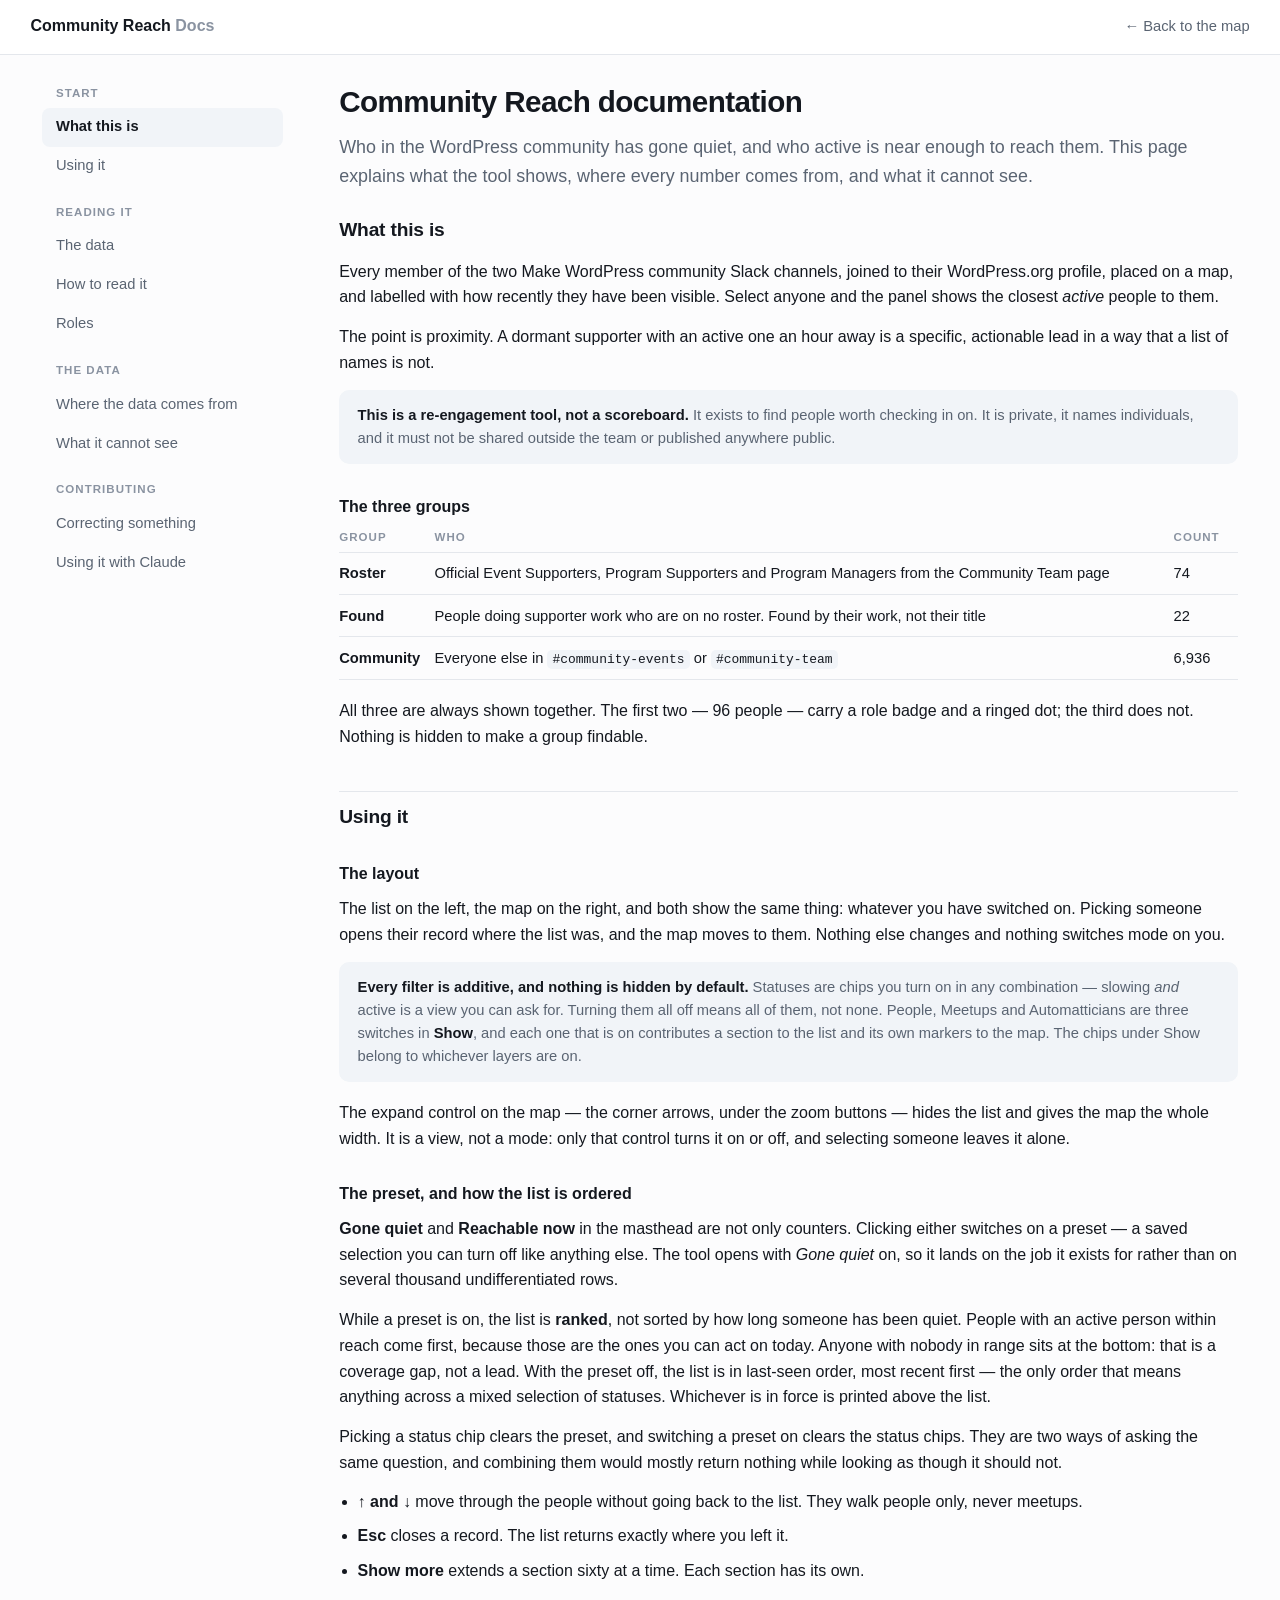
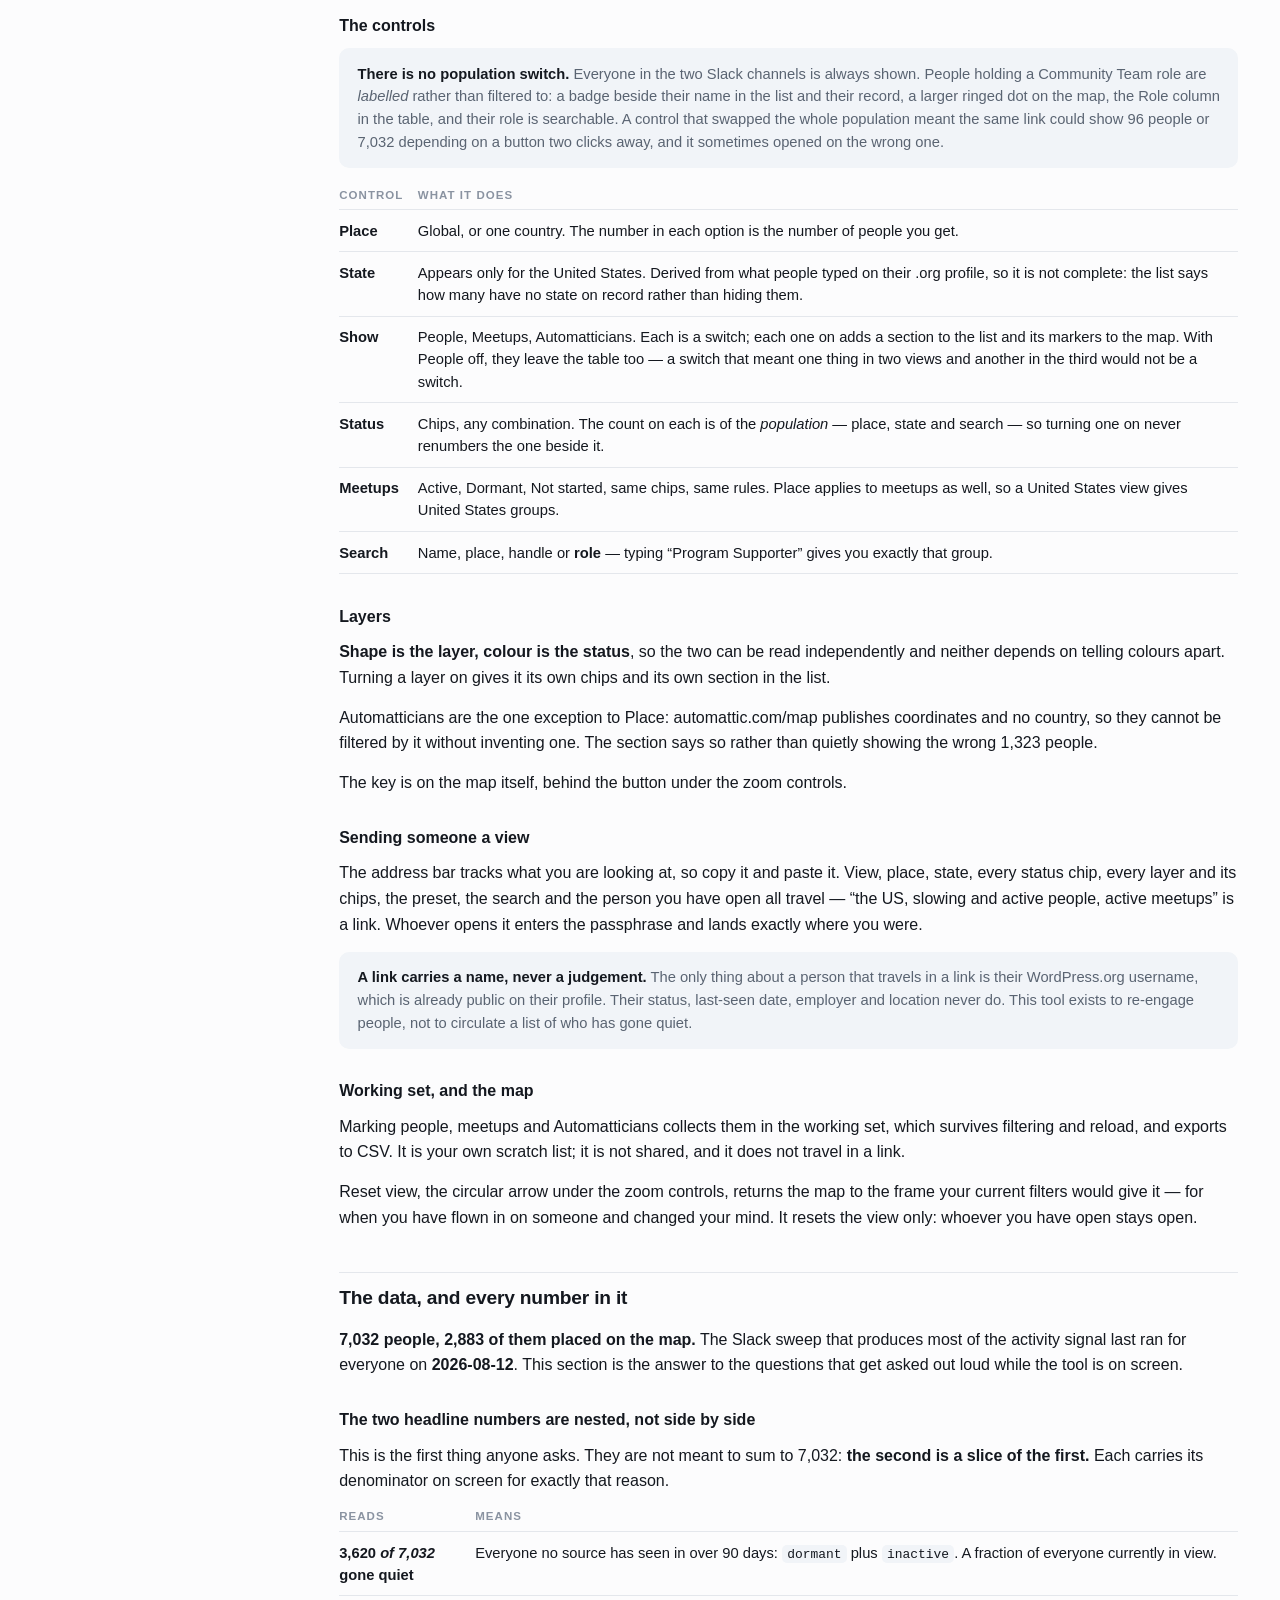
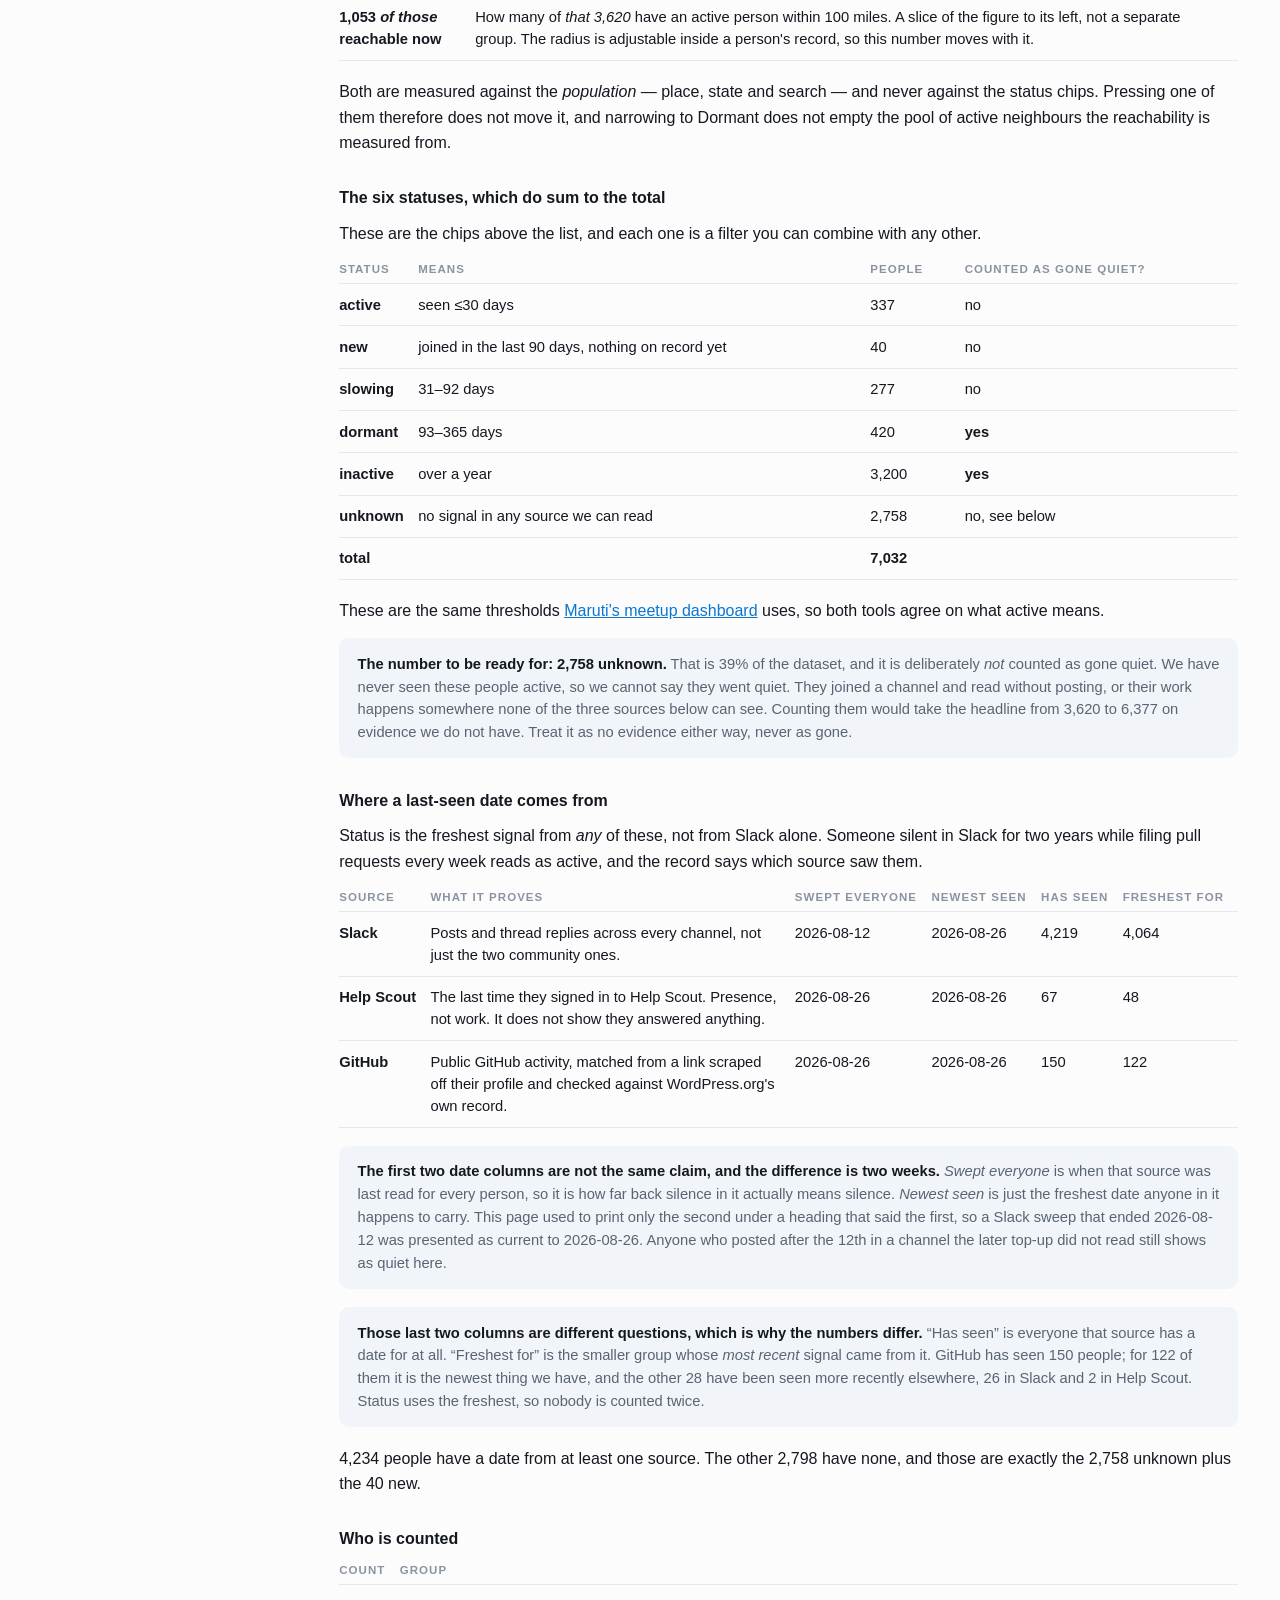
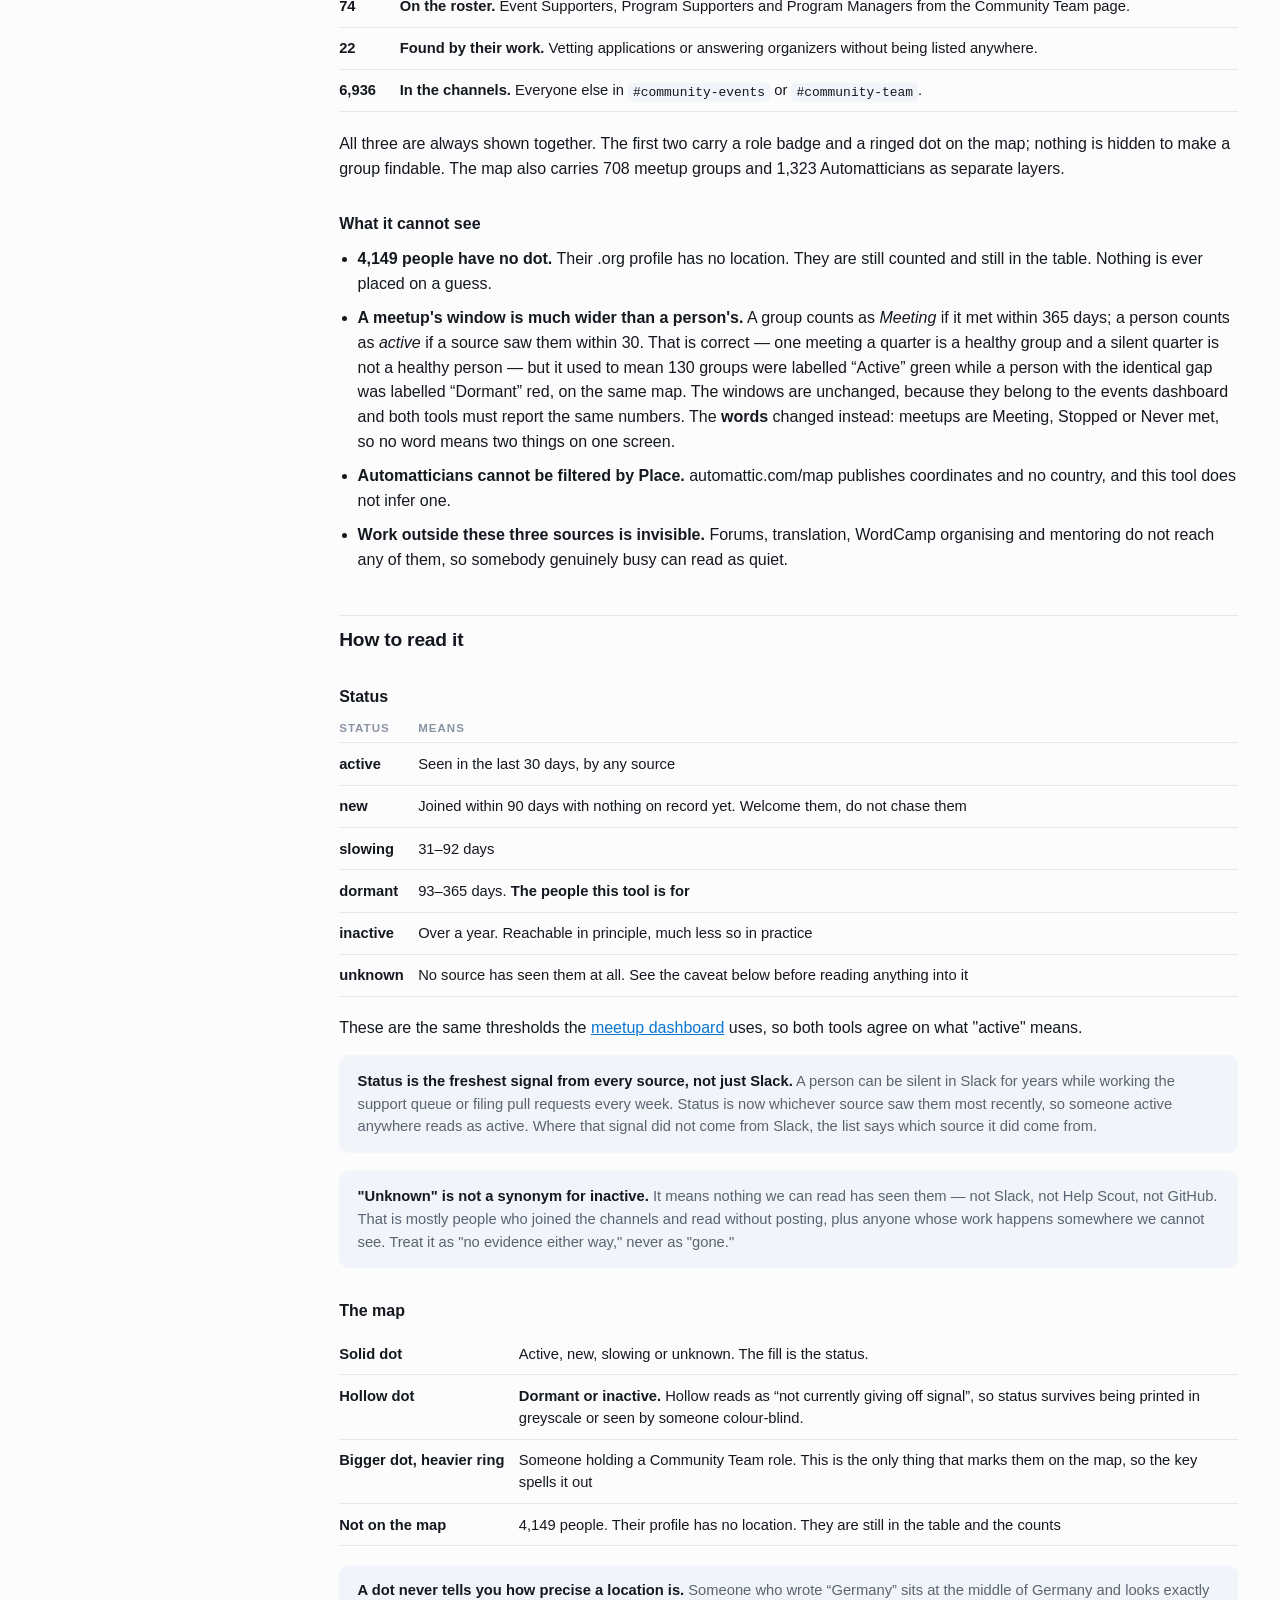
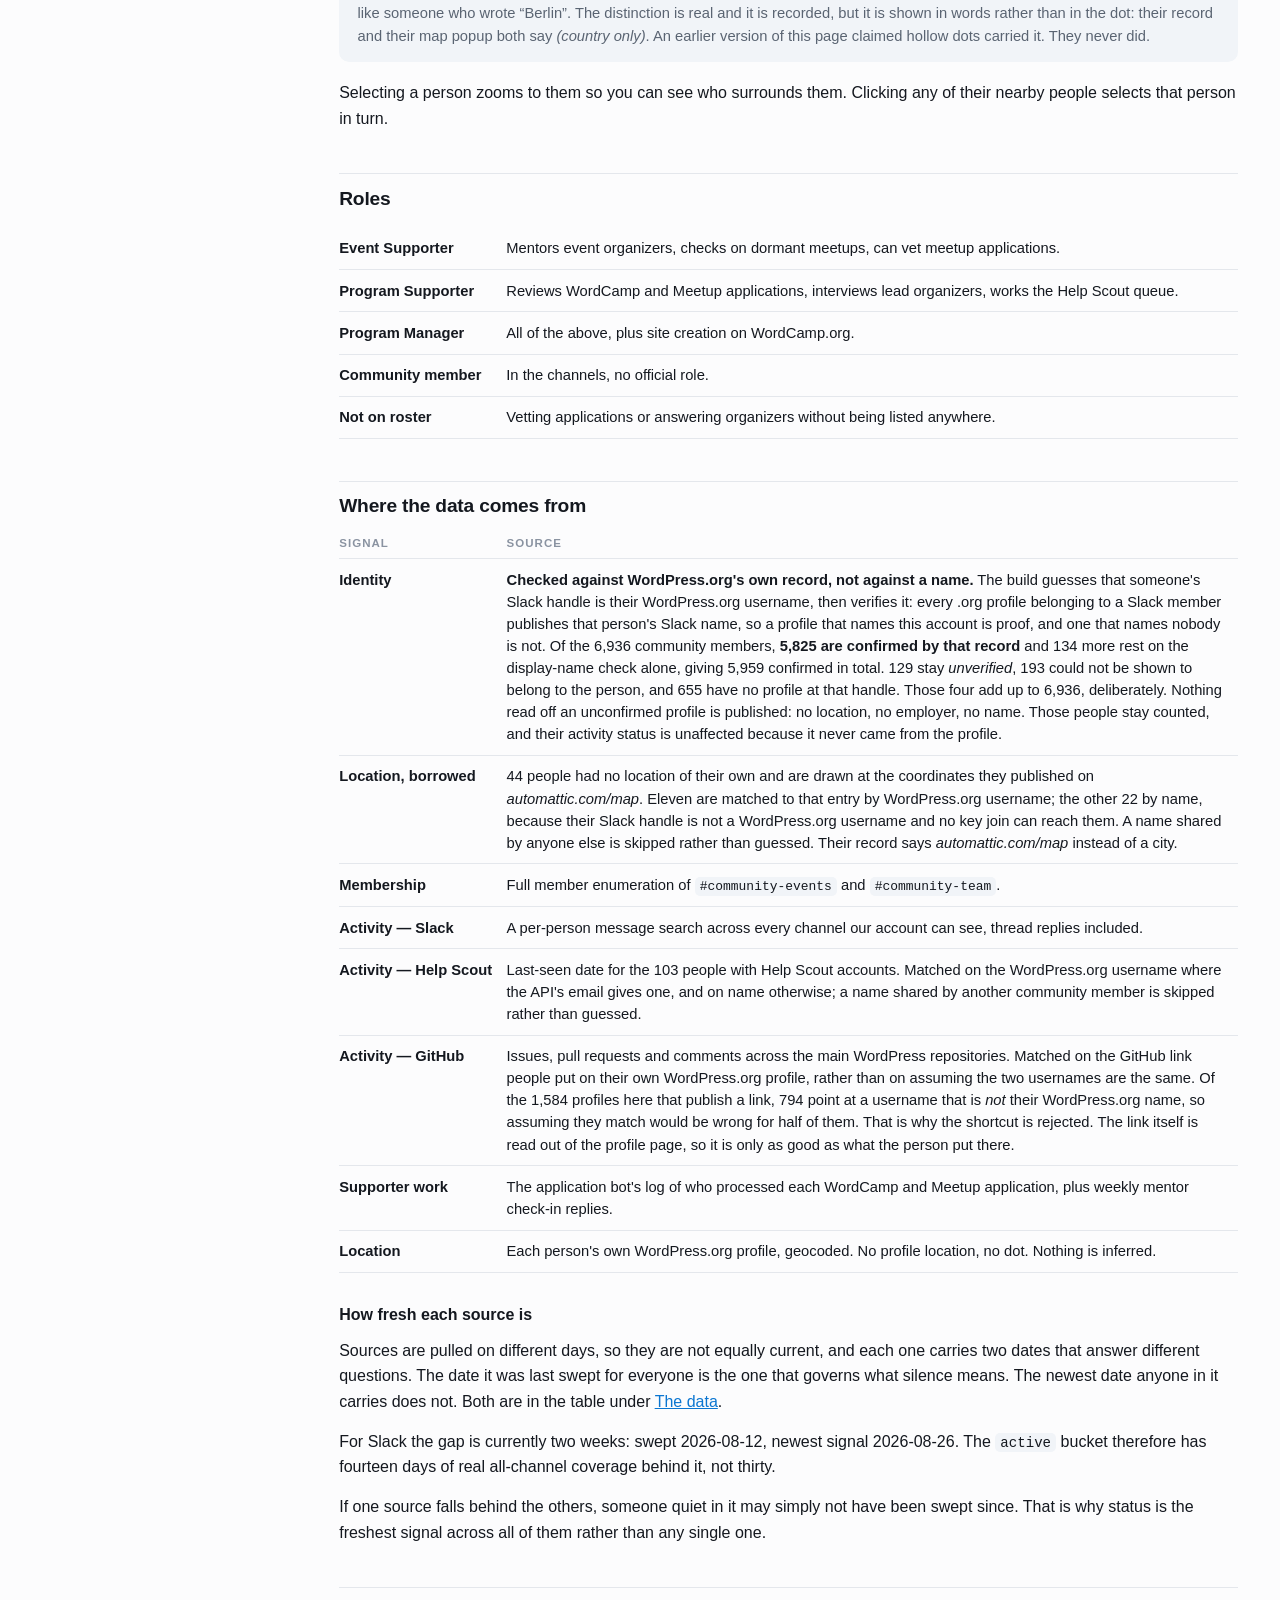
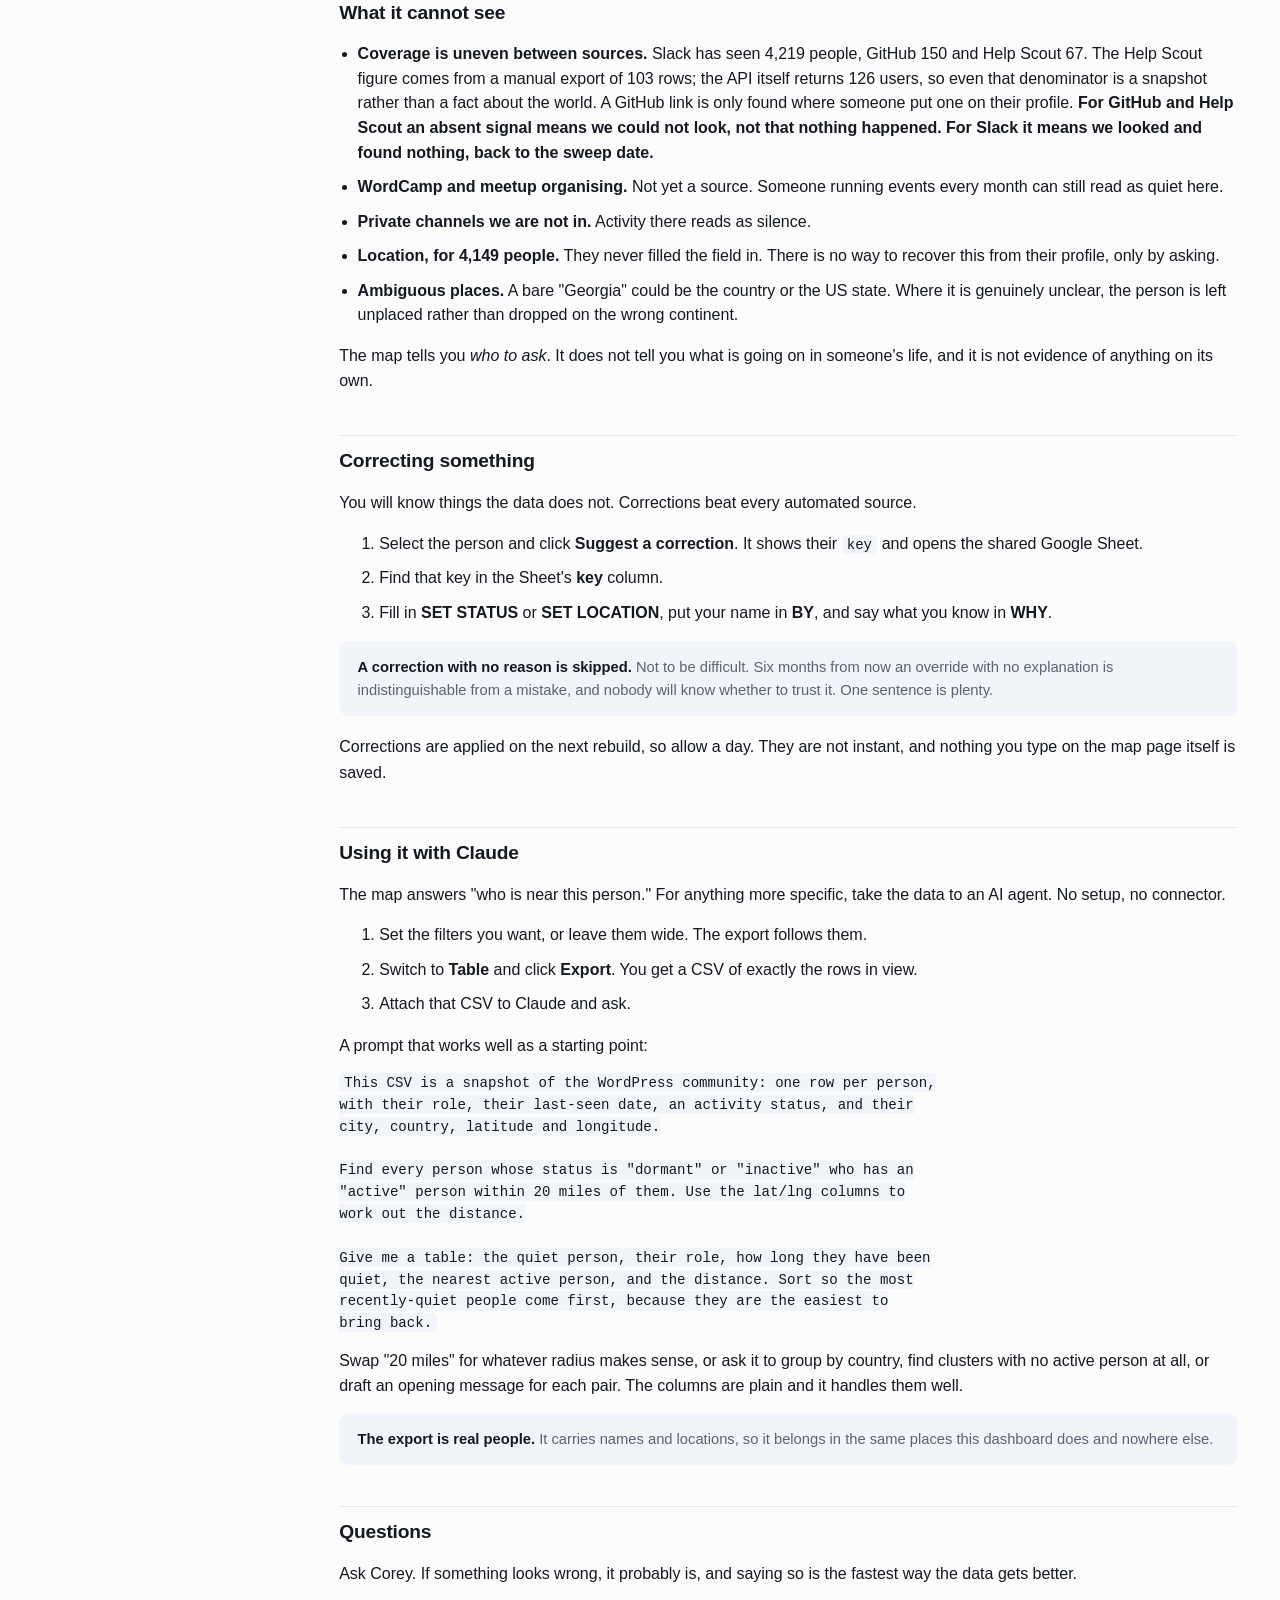
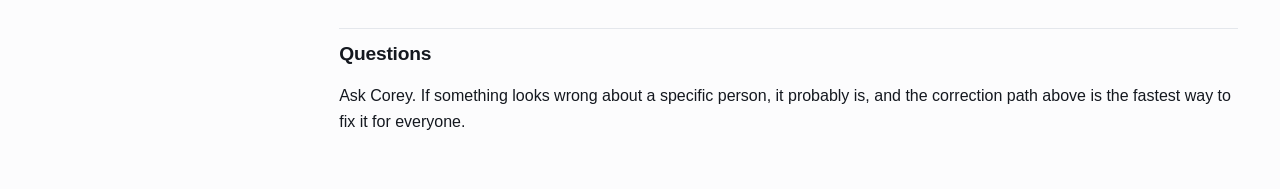
==== commit a1d678ef: "Add the area report: who we have around a place, as a view and a link Co-Authored-By: Claude Fable 5" ====
--- a/about.html
+++ b/about.html
@@ -250,7 +250,7 @@
   its own chips and its own section in the list.</p>
   <p>Automatticians are the one exception to Place: automattic.com/map publishes
   coordinates and no country, so they cannot be filtered by it without inventing one. The
-  section says so rather than quietly showing the wrong 1,324 people.</p>
+  section says so rather than quietly showing the wrong 1,323 people.</p>
   <p>The key is on the map itself, behind the button under the zoom controls.</p>
 
   <h3>Sending someone a view</h3>
@@ -280,7 +280,7 @@
        data/people.json on each build; build_data.py prints which one has gone
        stale rather than silently letting it rot. -->
   <section id="data-note">
-  <p class="lead-sm"><strong>7,032 people, 2,872 of them placed on the map.</strong>
+  <p class="lead-sm"><strong>7,032 people, 2,883 of them placed on the map.</strong>
   The Slack sweep that produces most of the activity signal last ran for everyone on
   <strong>2026-08-12</strong>. This section is the answer to the questions that get asked
   out loud while the tool is on screen.</p>
@@ -294,7 +294,7 @@
     <tr><td class="wrap-first">3,620 <em>of 7,032</em><br>gone quiet</td>
       <td>Everyone no source has seen in over 90 days: <code>dormant</code> plus
       <code>inactive</code>. A fraction of everyone currently in view.</td></tr>
-    <tr><td class="wrap-first">1,051 <em>of those</em><br>reachable now</td>
+    <tr><td class="wrap-first">1,053 <em>of those</em><br>reachable now</td>
       <td>How many of <em>that 3,620</em> have an active person within 100 miles. A slice
       of the figure to its left, not a separate group. The radius is adjustable inside a
       person's record, so this number moves with it.</td></tr>
@@ -388,11 +388,11 @@
   </table>
   <p>All three are always shown together. The first two carry a role badge and a ringed dot
   on the map; nothing is hidden to make a group findable. The map also carries 708 meetup
-  groups and 1,324 Automatticians as separate layers.</p>
+  groups and 1,323 Automatticians as separate layers.</p>
 
   <h3>What it cannot see</h3>
   <ul>
-    <li><strong>4,160 people have no dot.</strong> Their .org profile has no location. They
+    <li><strong>4,149 people have no dot.</strong> Their .org profile has no location. They
       are still counted and still in the table. Nothing is ever placed on a guess.</li>
     <li><strong>A meetup's window is much wider than a person's.</strong> A group counts
       as <em>Meeting</em> if it met within 365 days; a person counts as <em>active</em> if
@@ -451,7 +451,7 @@
       greyscale or seen by someone colour-blind.</td></tr>
     <tr><td>Bigger dot, heavier ring</td><td>Someone holding a Community Team role. This
       is the only thing that marks them on the map, so the key spells it out</td></tr>
-    <tr><td>Not on the map</td><td>4,160 people. Their profile has no location. They are
+    <tr><td>Not on the map</td><td>4,149 people. Their profile has no location. They are
       still in the table and the counts</td></tr>
   </table>
   <div class="note">
@@ -490,7 +490,7 @@
       profile at that handle. Those four add up to 6,936, deliberately. Nothing read off an unconfirmed profile is published: no location, no
       employer, no name. Those people stay counted, and their activity status is unaffected
       because it never came from the profile.</td></tr>
-    <tr><td>Location, borrowed</td><td>33 people had no location of their own and are
+    <tr><td>Location, borrowed</td><td>44 people had no location of their own and are
       drawn at the coordinates they published on <em>automattic.com/map</em>. Eleven are
       matched to that entry by WordPress.org username; the other 22 by name, because their
       Slack handle is not a WordPress.org username and no key join can reach them. A name
@@ -540,7 +540,7 @@
     <li><strong>WordCamp and meetup organising.</strong> Not yet a source. Someone running
       events every month can still read as quiet here.</li>
     <li><strong>Private channels we are not in.</strong> Activity there reads as silence.</li>
-    <li><strong>Location, for 4,160 people.</strong> They never filled the field in. There is
+    <li><strong>Location, for 4,149 people.</strong> They never filled the field in. There is
       no way to recover this from their profile, only by asking.</li>
     <li><strong>Ambiguous places.</strong> A bare "Georgia" could be the country or the US
       state. Where it is genuinely unclear, the person is left unplaced rather than dropped
--- a/assets/css/app.css
+++ b/assets/css/app.css
@@ -1110,3 +1110,27 @@
 .gate-row { display: flex; gap: var(--s-2); align-items: center; }
 .gate-row .field { flex: 1 1 auto; min-width: 0; }
 .gate-row .btn { flex: none; }
+
+/* Area report control, in the same 30px chrome as reset and expand. */
+.cm-report a {
+  display: flex; align-items: center; justify-content: center;
+  width: 30px; height: 30px; color: var(--ink); background: var(--panel);
+}
+.cm-report a:hover { background: var(--tint); }
+.cm-report svg { display: block; }
+
+/* The area report. Same rows as every other list, so hover and click mean
+   what they mean everywhere else. The links on a row are the reason the report
+   exists, so they are set apart from the distance rather than run into it. */
+.report .meta.links a { color: var(--accent); text-decoration: none;
+  /* A little vertical padding so a thumb has something to land on. */
+  display: inline-block; padding: var(--s-1) 0; }
+.report .meta.links a:hover { text-decoration: underline; }
+.report .meta.links .sep { color: var(--faint); margin: 0 var(--s-1); }
+/* .state was padded for an empty rail; inside the report it sits with the rows. */
+.report .state { padding: var(--s-2) 0 var(--s-3); }
+.report-count { font-variant-numeric: tabular-nums; }
+/* The fallback when the clipboard refuses: the text itself, full width. */
+#report-text { width: 100%; margin-top: var(--s-2); font-size: var(--t-small); line-height: 1.45; }
+.report > .label { margin-top: var(--s-5); }
+.report > .detail + .label { margin-top: var(--s-3); }
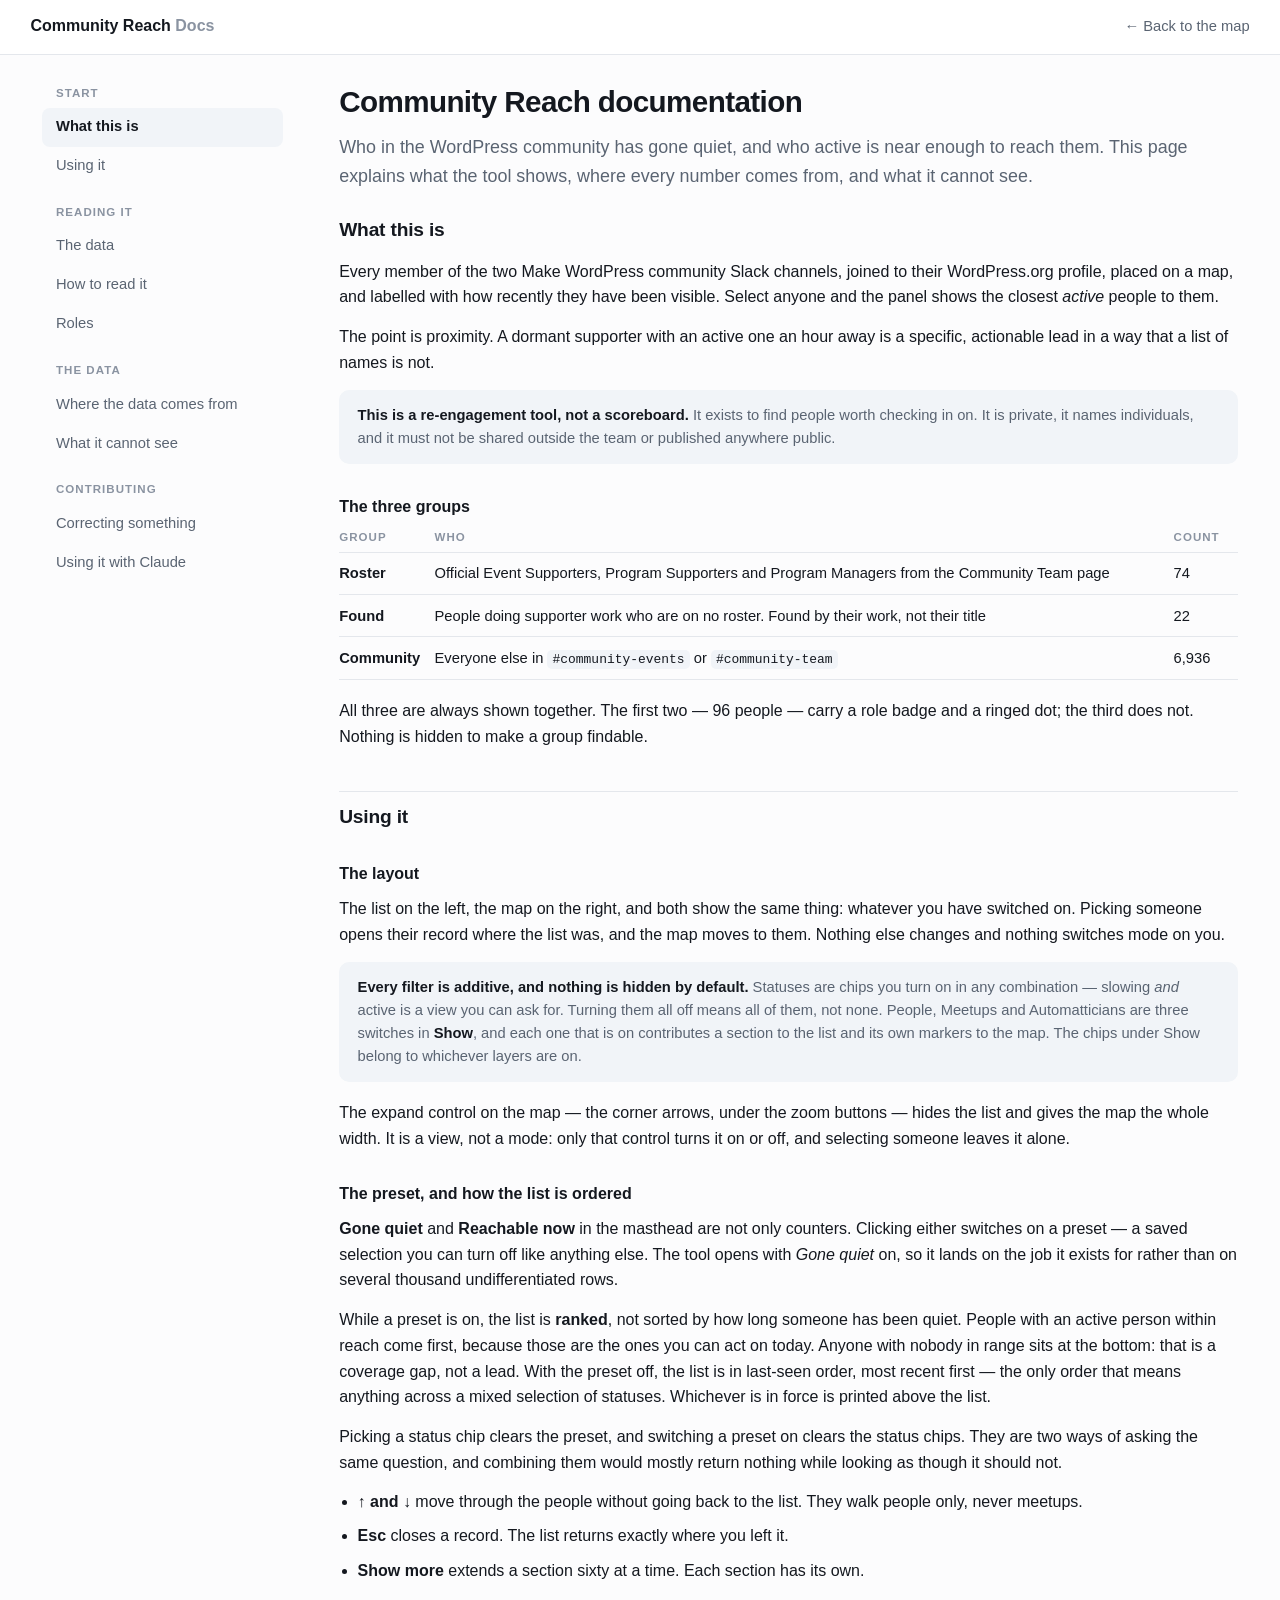
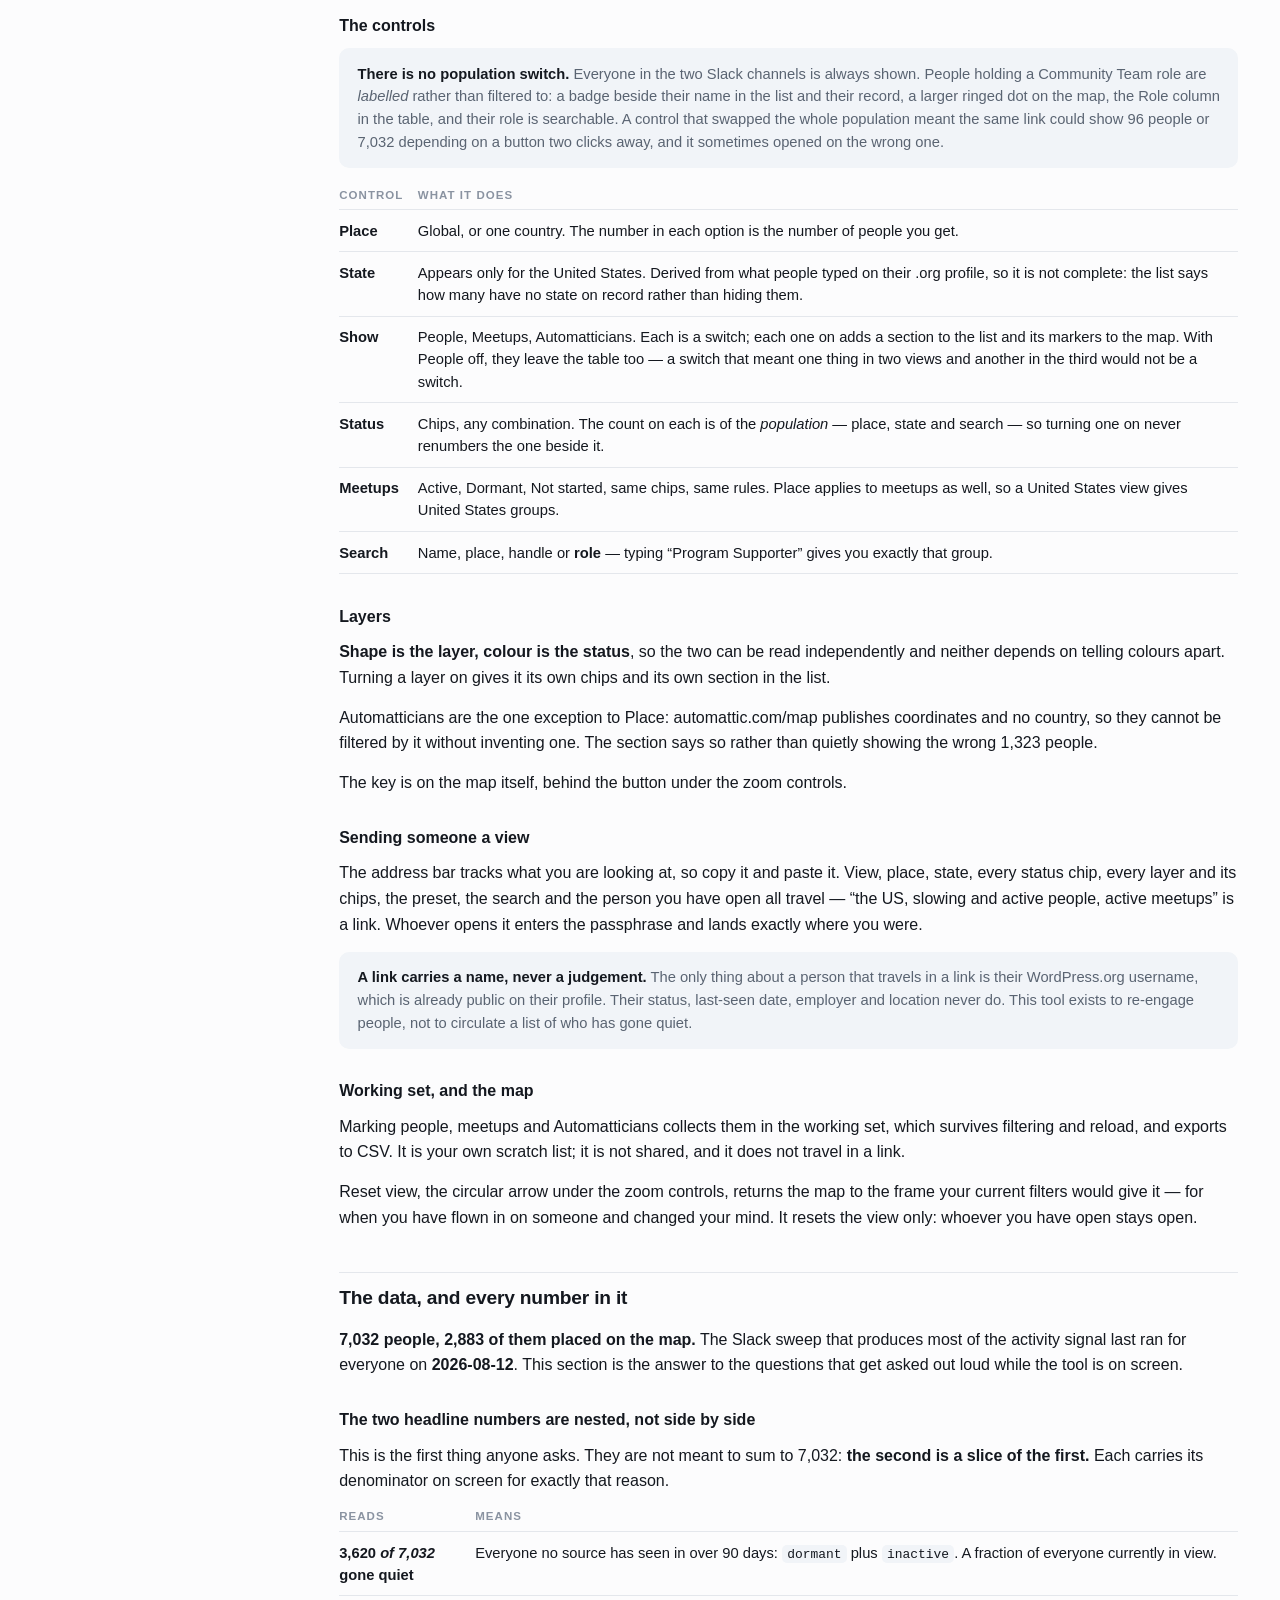
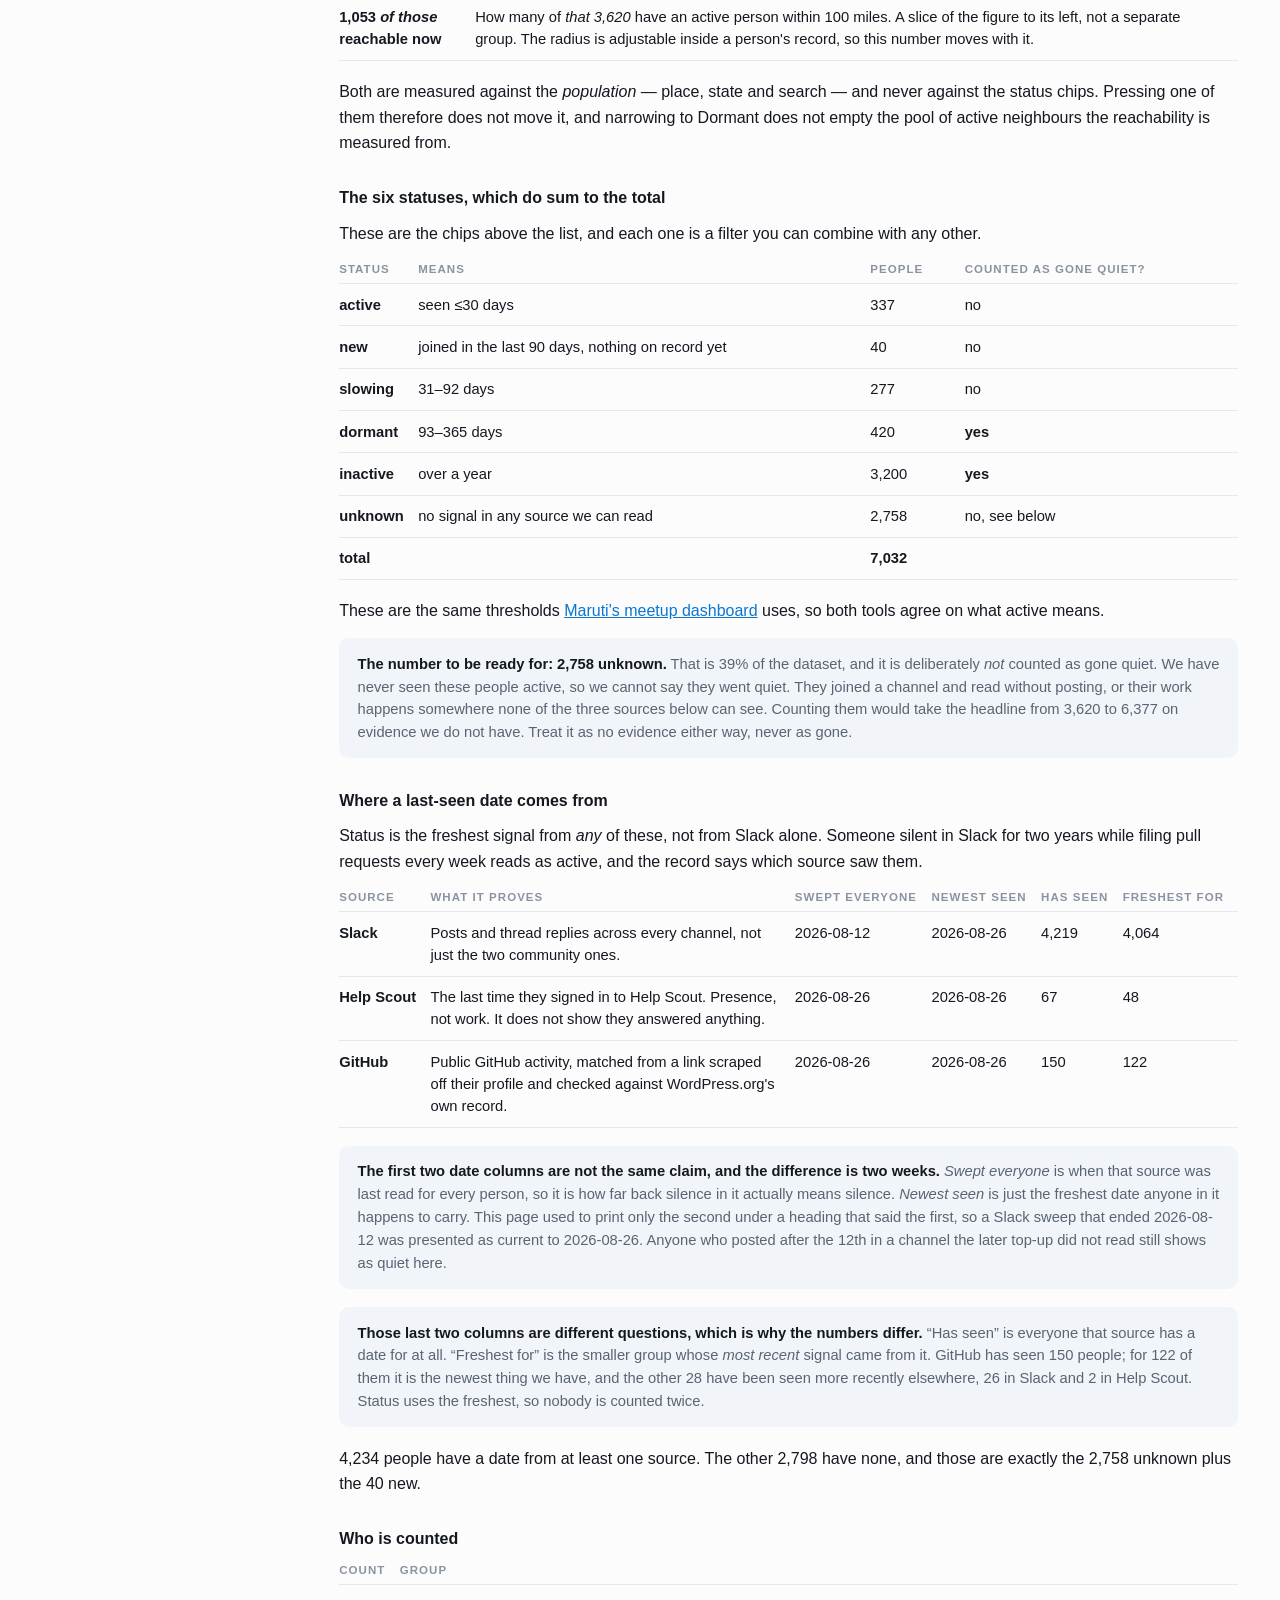
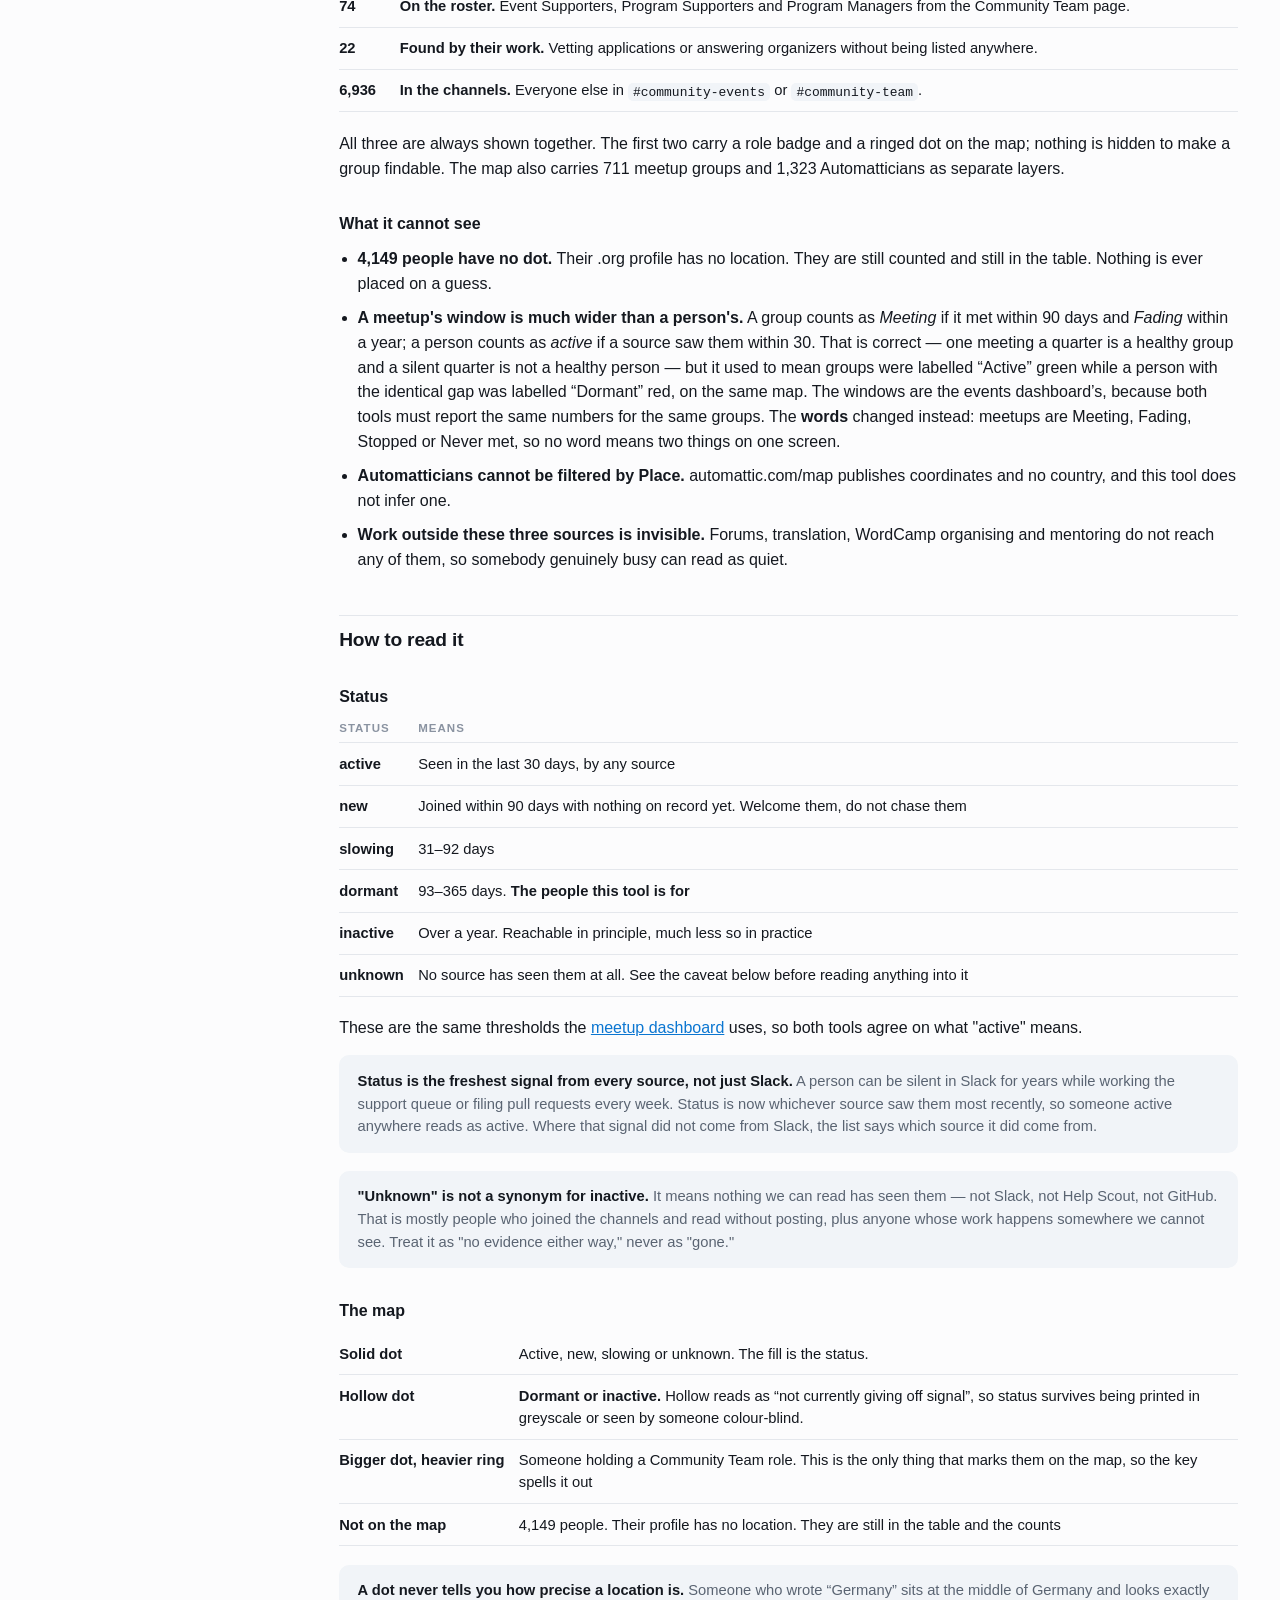
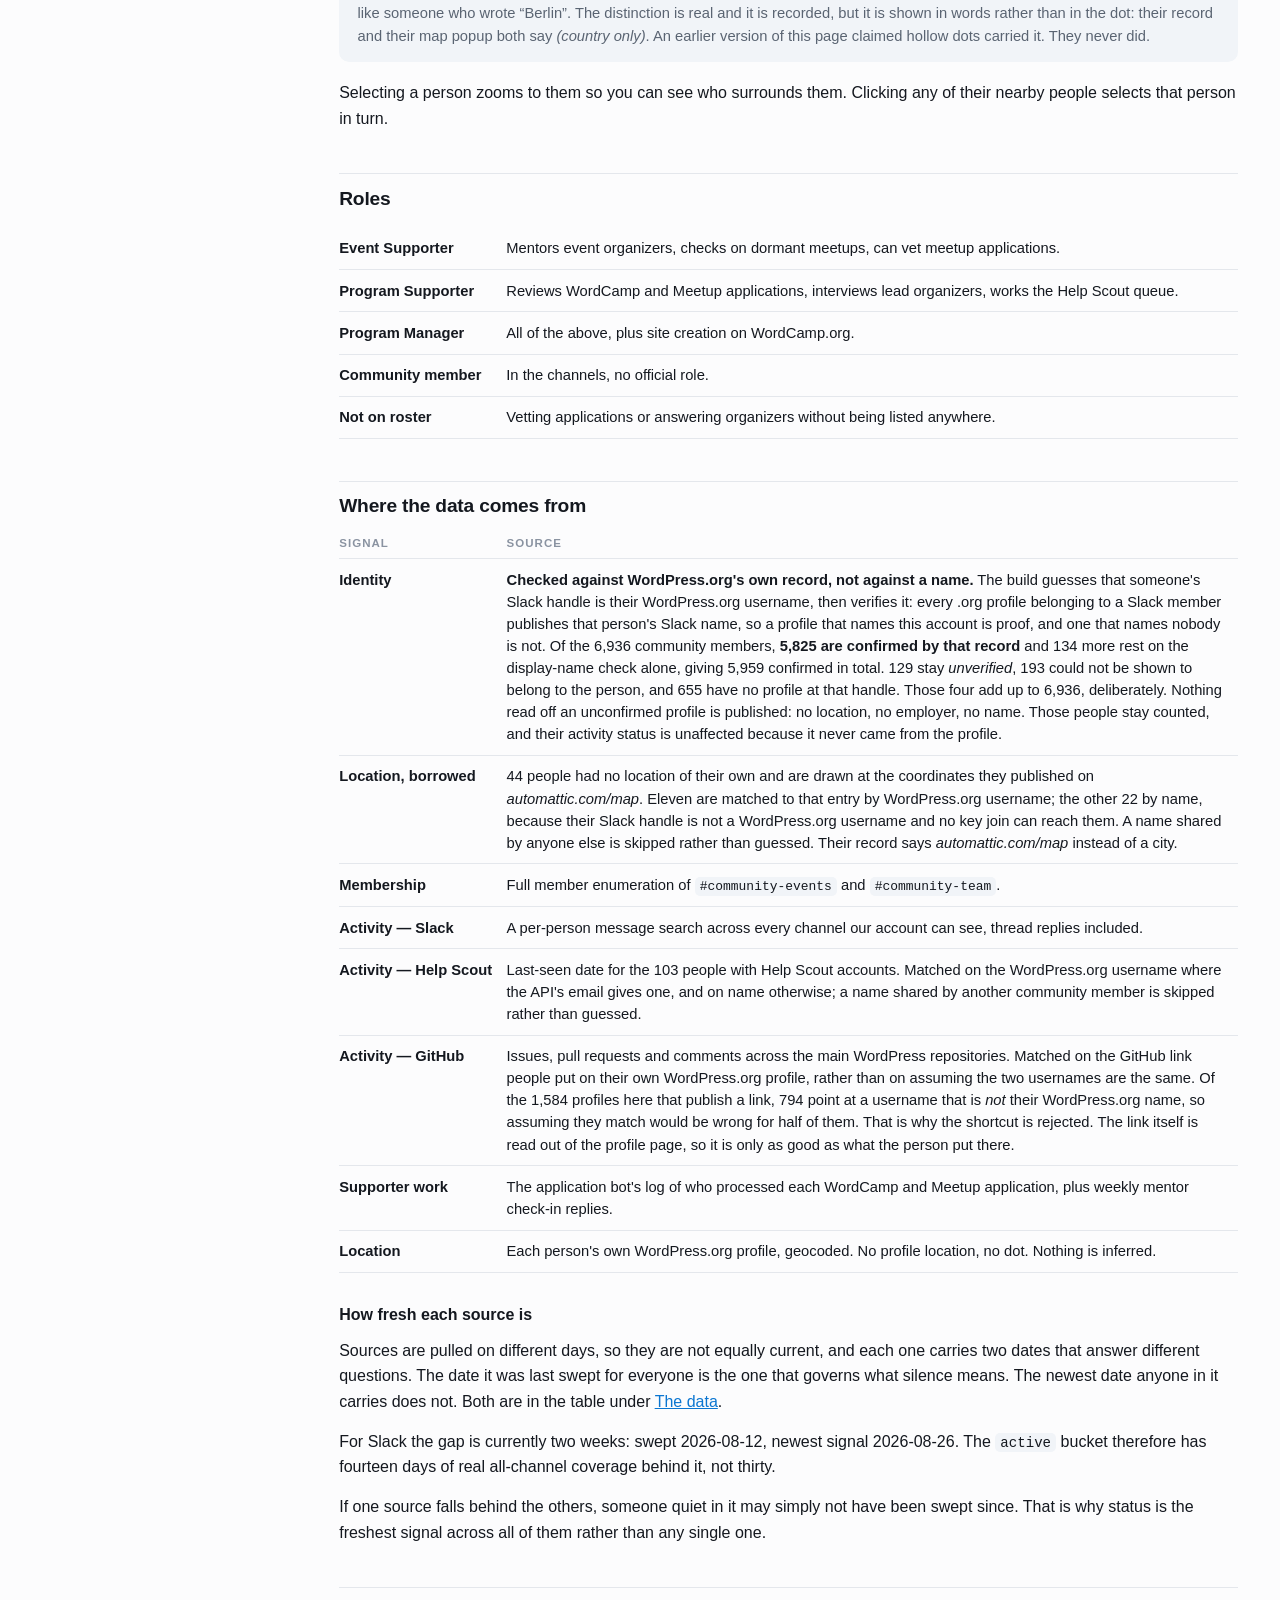
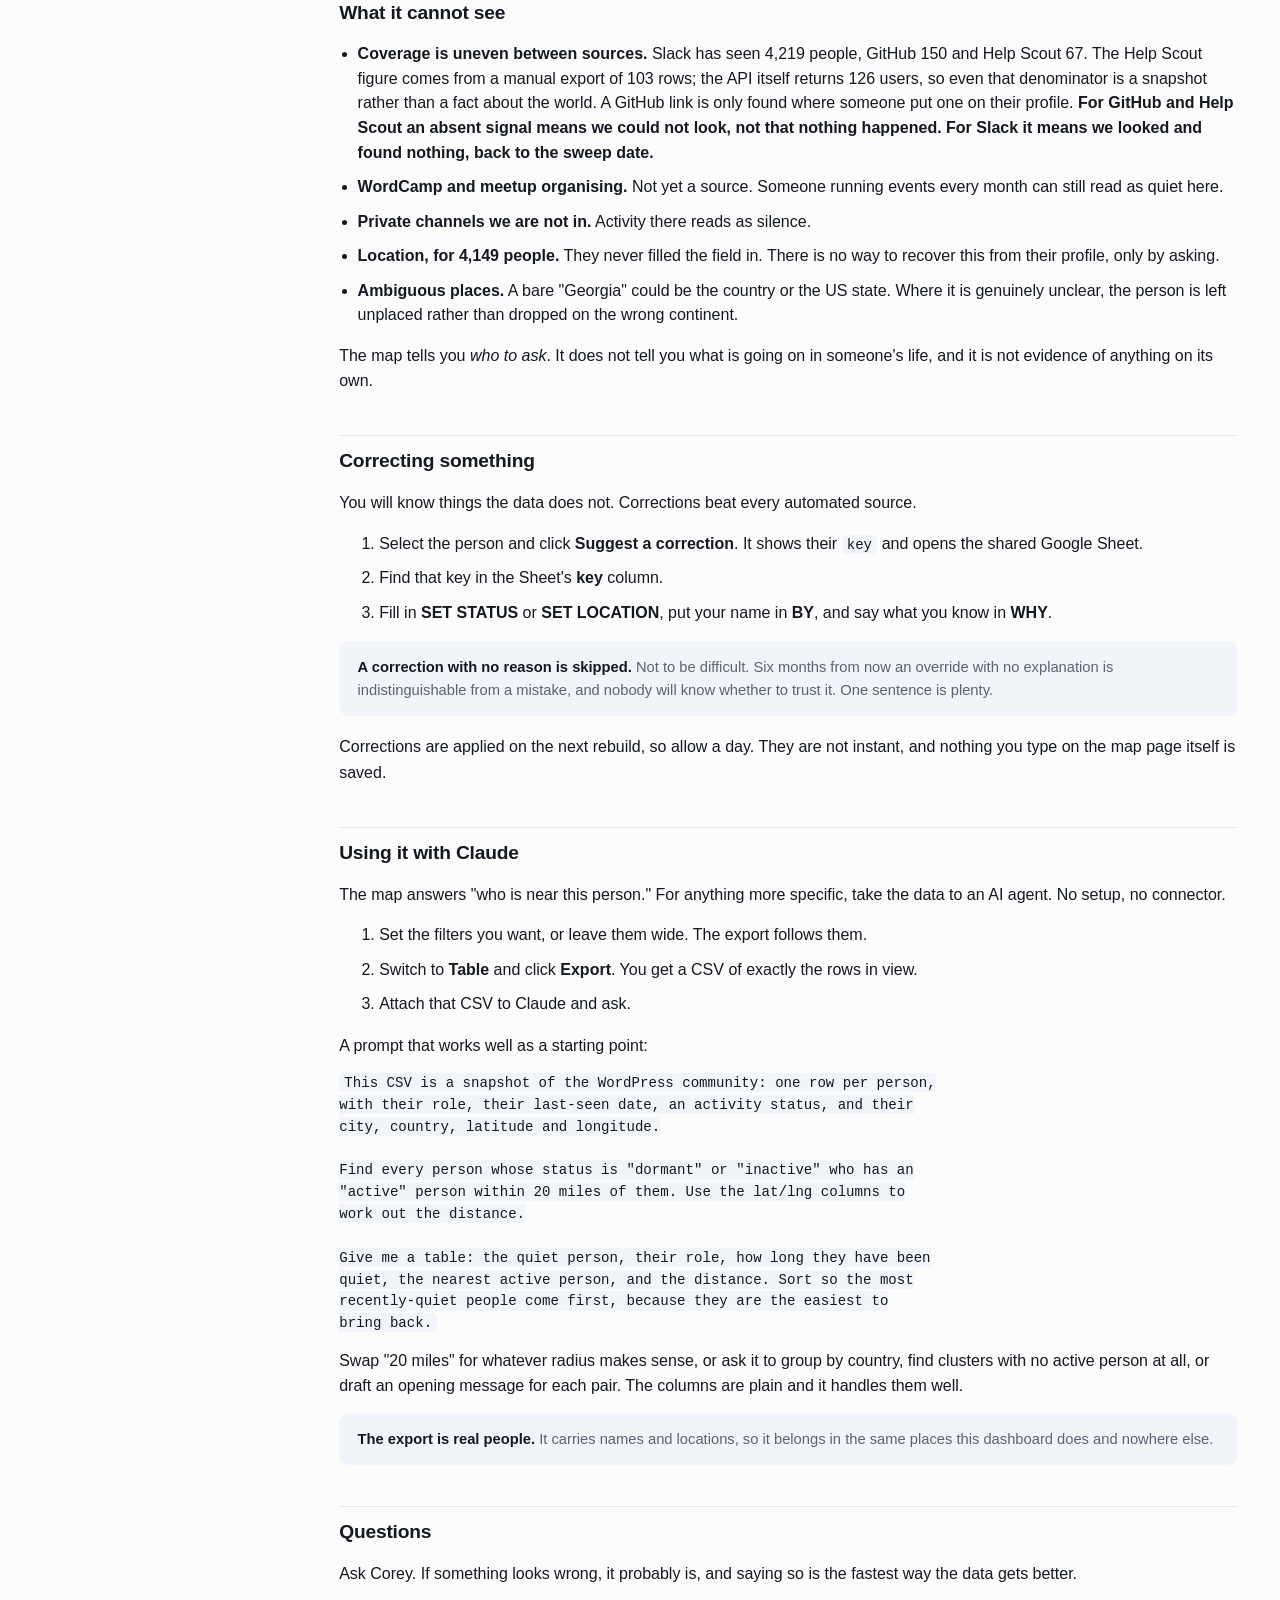
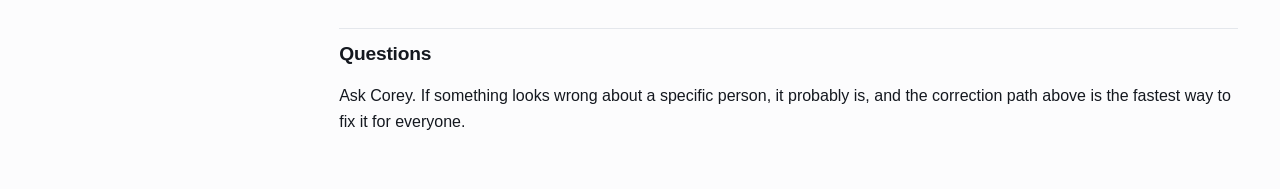
==== commit 4d11bc0c: "Meetups follow the events dashboard's four buckets; fix cluster colour Meetup layer now reads the Wo" ====
--- a/about.html
+++ b/about.html
@@ -387,7 +387,7 @@
       <code>#community-events</code> or <code>#community-team</code>.</td></tr>
   </table>
   <p>All three are always shown together. The first two carry a role badge and a ringed dot
-  on the map; nothing is hidden to make a group findable. The map also carries 708 meetup
+  on the map; nothing is hidden to make a group findable. The map also carries 711 meetup
   groups and 1,323 Automatticians as separate layers.</p>
 
   <h3>What it cannot see</h3>
@@ -395,14 +395,14 @@
     <li><strong>4,149 people have no dot.</strong> Their .org profile has no location. They
       are still counted and still in the table. Nothing is ever placed on a guess.</li>
     <li><strong>A meetup's window is much wider than a person's.</strong> A group counts
-      as <em>Meeting</em> if it met within 365 days; a person counts as <em>active</em> if
-      a source saw them within 30. That is correct — one meeting a quarter is a healthy
-      group and a silent quarter is not a healthy person — but it used to mean 130 groups
-      were labelled “Active” green while a person with the identical gap was labelled
-      “Dormant” red, on the same map. The windows are unchanged, because they belong to
-      the events dashboard and both tools must report the same numbers. The
-      <strong>words</strong> changed instead: meetups are Meeting, Stopped or Never met, so
-      no word means two things on one screen.</li>
+      as <em>Meeting</em> if it met within 90 days and <em>Fading</em> within a year; a person
+      counts as <em>active</em> if a source saw them within 30. That is correct — one meeting
+      a quarter is a healthy group and a silent quarter is not a healthy person — but it
+      used to mean groups were labelled “Active” green while a person with the identical
+      gap was labelled “Dormant” red, on the same map. The windows are the events
+      dashboard’s, because both tools must report the same numbers for the same groups.
+      The <strong>words</strong> changed instead: meetups are Meeting, Fading, Stopped or
+      Never met, so no word means two things on one screen.</li>
     <li><strong>Automatticians cannot be filtered by Place.</strong> automattic.com/map
       publishes coordinates and no country, and this tool does not infer one.</li>
     <li><strong>Work outside these three sources is invisible.</strong> Forums, translation,
--- a/assets/css/app.css
+++ b/assets/css/app.css
@@ -445,13 +445,16 @@
    colour-blind reader, which three colours alone would not be. */
 
 .pin.m-active  { background: var(--st-active); }
+.pin.m-fading  { background: var(--st-slowing); }
 .pin.m-dormant { background: var(--st-dormant); }
 .pin.m-never   { background: #9AA2AD; }
 
 .cluster.m-active  { background: var(--st-active); }
+.cluster.m-fading  { background: var(--st-slowing); }
 .cluster.m-dormant { background: var(--st-dormant); }
 
 .tag.m-active  { background: var(--good-soft); color: var(--st-active); }
+.tag.m-fading  { background: var(--warn-soft); color: var(--warn); }
 .tag.m-dormant { background: var(--crit-soft); color: var(--st-dormant); }
 .tag.m-never   { background: var(--tint);      color: var(--slate); }
 .row.near.is-meetup .nm { font-weight: 550; }
